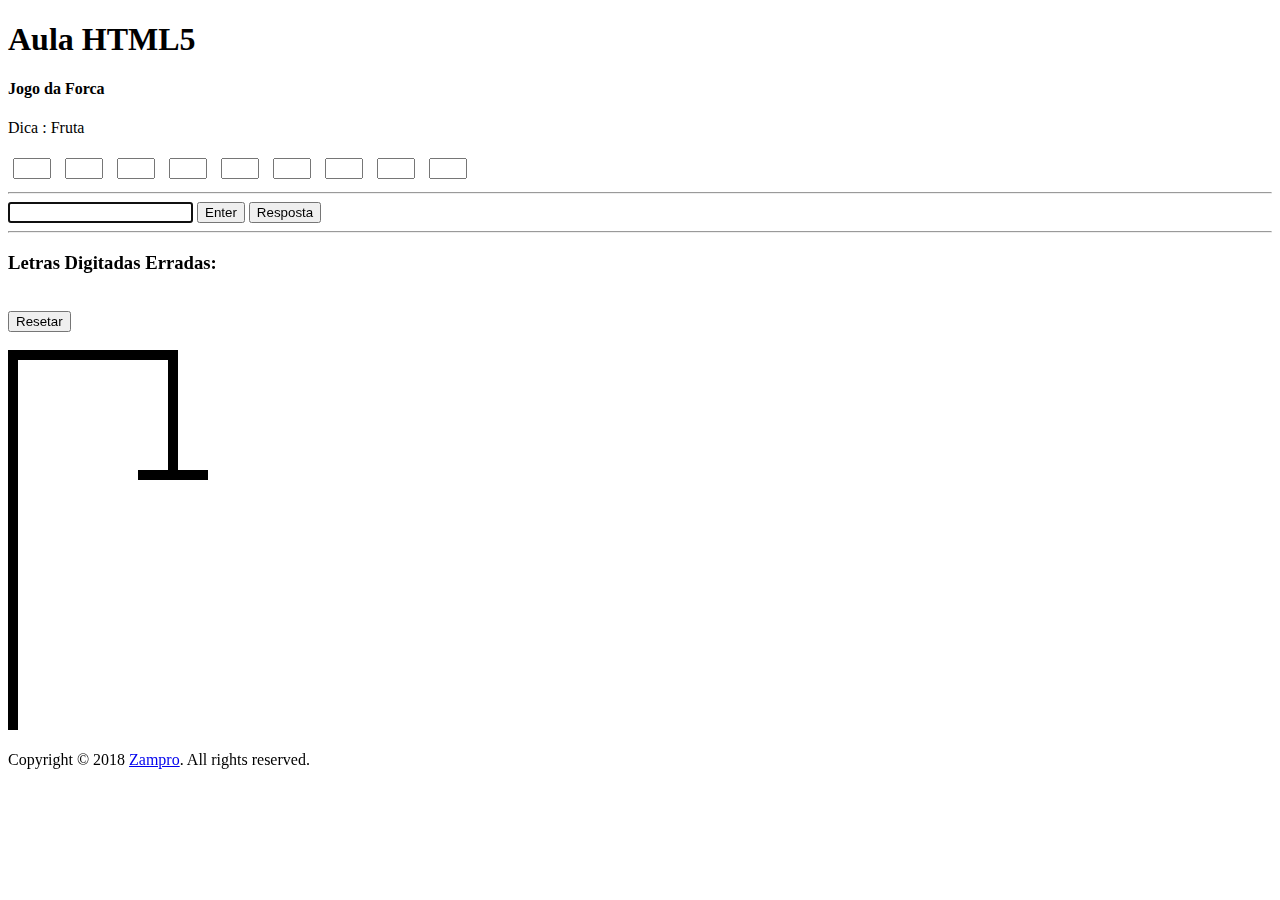
==== index.html @ acf5ed25 "Implementado botao enter para enviar" ====
<!DOCTYPE html>
<html>

<head>
  <title></title>
  <link rel="stylesheet" href="https://stackpath.bootstrapcdn.com/bootstrap/4.1.3/css/bootstrap.min.css" integrity="sha384-MCw98/SFnGE8fJT3GXwEOngsV7Zt27NXFoaoApmYm81iuXoPkFOJwJ8ERdknLPMO"
    crossorigin="anonymous">
  <link rel="stylesheet" href="./css/hangman.css" />
  <link rel="stylesheet" href="./css/tooltip.css" />

  <style>
    .letra {
      width: 30px;
      text-transform: uppercase;
      text-align: center;
      margin: 5px;
      display: inline;
    }
  </style>
</head>

<body>


  <div class="container-scroller">
    <div class="container-fluid page-body-wrapper">
      <nav class="sidebar sidebar-offcanvas" id="sidebar">
        <h1>Aula HTML5</h1>
      </nav>
      <div class="main-panel">
        <div class="content-wrapper">
          <div class="row">
            <div class="col-6 grid-margin">
              <div class="card">
                <div class="card-body">
                  <h4 class="card-title">Jogo da Forca</h4>
                  <p class="card-description">
                    Dica : Fruta
                  </p>
                  <form class="form-sample ">
                    <div id="divPalavra" class="d-flex justify-content-center">
                      <input type="text" class="letra" id="letra0" maxlength="1">
                      <input type="text" class="letra" id="letra1" maxlength="1">
                      <input type="text" class="letra" id="letra2" maxlength="1">
                      <input type="text" class="letra" id="letra3" maxlength="1">
                      <input type="text" class="letra" id="letra4" maxlength="1">
                      <input type="text" class="letra" id="letra5" maxlength="1">
                      <input type="text" class="letra" id="letra6" maxlength="1">
                      <input type="text" class="letra" id="letra7" maxlength="1">
                      <input type="text" class="letra" id="letra8" maxlength="1">
                      <input type="text" class="letra" id="letra9" maxlength="1">
                      <input type="text" class="letra" id="letra10" maxlength="1">
                      <input type="text" class="letra" id="letra11" maxlength="1">
                      <input type="text" class="letra" id="letra12" maxlength="1">
                      <input type="text" class="letra" id="letra13" maxlength="1">
                      <input type="text" class="letra" id="letra14" maxlength="1">
                      <input type="text" class="letra" id="letra15" maxlength="1">
                      <input type="text" class="letra" id="letra16" maxlength="1">
                      <input type="text" class="letra" id="letra17" maxlength="1">
                      <input type="text" class="letra" id="letra18" maxlength="1">
                      <input type="text" class="letra" id="letra19" maxlength="1">
                    </div>
                    <hr>
                    <div id="divPlayer">
                      <input type="text" id="checkPalavra" autofocus maxlength="1" style="text-transform:uppercase">
                      <button type="button" class="btn btn-info btn-sm" id="btnPlay" onclick="play(checkPalavra.value || null)">Enter
                        </button>
                      <button type="button" class="btn btn-danger btn-sm float-right" onclick="dica()">Resposta</button>
                      <hr>
                      <h3 id="letrasDigitadas">Letras Digitadas Erradas:</h3><br>
                    </div>

                  </form>
                </div>
                <div class="float-right pl-1">
                  <button type="button" class="btn btn-info btn-sm float" id="element" onclick="init()">Resetar </button>
                </div><br>
              </div>

            </div>

            <div class="col-md-6 col-sm-6 col-lg-6 color-none">
              <div id="cabeca" class="cabeca corBoneco">
              </div>
              <div id="suspende" class="suspende corBoneco">
                <div class="desce corBoneco">
                </div>

                <div id="prende" class="prende corBoneco">
                </div>

                <div id="corpo" class="corpo corBoneco">
                  <div id="braco-esquerdo" class="braco-esquerdo corBoneco">
                  </div>

                  <div id="braco-direito" class="braco-direito corBoneco">
                  </div>

                  <div id="perna-esquerda" class="perna-esquerda corBoneco">
                  </div>

                  <div id="perna-direita" class="perna-direita corBoneco">
                  </div>
                </div>

              </div>

              <div id="base" class="base corBoneco">

              </div>
            </div>
            <h1 id="msg">

            </h1>

          </div>

        </div>

        <footer class="footer">
          <div class="container-fluid clearfix">
            <span class="text-muted d-block text-center text-sm-left d-sm-inline-block">Copyright © 2018
              <a href="http://www.bootstrapdash.com/" target="_blank">Zampro</a>. All rights reserved.</span>

          </div>
        </footer>
      </div>
    </div>

  </div>

  <script src="./js/index.js"></script>

  <script src="./jquery.js"></script>
  <script> window.addEventListener("load", init())</script>

</body>




</html>
---- css/hangman.css ----
.corBoneco{
    background-color: black;
  }
  .prende{
    margin-left:130px;
    width: 70px;
    height: 10px
  }
 
  .desce{
    margin-left:160px;
    height: 120px;
    width: 10px;
  }
 
  .suspende{
    width: 160px;
    height: 10px;
  }
 
  .base{
    width: 10px;
    height: 370px;
  }
 
  .cabeca{
    width: 50px;
    height: 50px;
    margin-left: 140px;
    margin-top: 130px;
    border-radius: 50%;
    float:left;
    display:none;
  }
 
  .corpo{
    width: 10px;
    height: 140px;
    margin-left: 160px;
    margin-top: 48px;
    float:left;
    float:none;
    display:none;
  }
 
  .perna-direita{
    width: 10px;
    height: 70px;
    margin-left: 20px;
    margin-top: 45px;
    float:none;
    float:left;
    transform: rotate(-35deg);
    display:none;
  }
 
 
  .perna-esquerda{
    width: 10px;
    height: 70px;
    float:none;
    float:left;
    transform: rotate(35deg);
    margin-left: -20px;
    margin-top: 45px;
    display:none;
  }
 
  .braco-esquerdo{
    width: 10px;
    height: 70px;
    margin-top: 10px;
    margin-left: -20px;
    float:none;
    float:left;
    transform: rotate(35deg);
    display:none;
  }
 
  .braco-direito{
    width: 10px;
    height: 70px;
    margin-left: 20px;
    margin-top: 10px;
    float:none;
    float:left;
    transform: rotate(-35deg);
    display:none;
  }
 
 
 @keyframes ficarRoxo {
    from {
      background: black;
    }
    to {
      background: rgb(235, 12, 12);
    }
  }
 
  @keyframes debaterBracoDireito {
    from {
      margin-left: 20px;
      margin-top: 10px;
      transform: rotate(-35deg);
    }
    to {
      margin-left: 31px;
      margin-top: -1px;
      transform: rotate(-69deg);
    }
  }
 
  @keyframes debaterBracoEsquerdo {
    from {
      margin-top: 10px;
      margin-left: -20px;
      transform: rotate(35deg);
    }
    to {
      margin-top: 3px;
      margin-left: -27px;
      transform: rotate(59deg);
    }
  }
 
  @keyframes debaterPernaEsquerda {
    from {
      transform: rotate(35deg);
      margin-left: -20px;
      margin-top: 45px;
    }
    to {
      transform: rotate(48deg);
      margin-left: -25px;
      margin-top: 49px;
    }
  }
 
  @keyframes debaterPernaDireita {
    from {
      margin-left: 20px;
      margin-top: 45px;
      transform: rotate(-35deg);
    }
    to {
      margin-left: 29px;
      margin-top: 46px;
      transform: rotate(-55deg);   }
  }
---- css/tooltip.css ----
.tooltip {
    position: relative;
    display: inline-block;
    border-bottom: 1px dotted black;
}

.tooltip .tooltiptext {
    visibility: hidden;
    width: 120px;
    background-color: #555;
    color: #fff;
    text-align: center;
    border-radius: 6px;
    padding: 5px 0;
    position: absolute;
    z-index: 1;
    bottom: 125%;
    left: 50%;
    margin-left: -60px;
    opacity: 0;
    transition: opacity 0.3s;
}

.tooltip .tooltiptext::after {
    content: "";
    position: absolute;
    top: 100%;
    left: 50%;
    margin-left: -5px;
    border-width: 5px;
    border-style: solid;
    border-color: #555 transparent transparent transparent;
}

.tooltip:hover .tooltiptext {
    visibility: visible;
    opacity: 1;
}
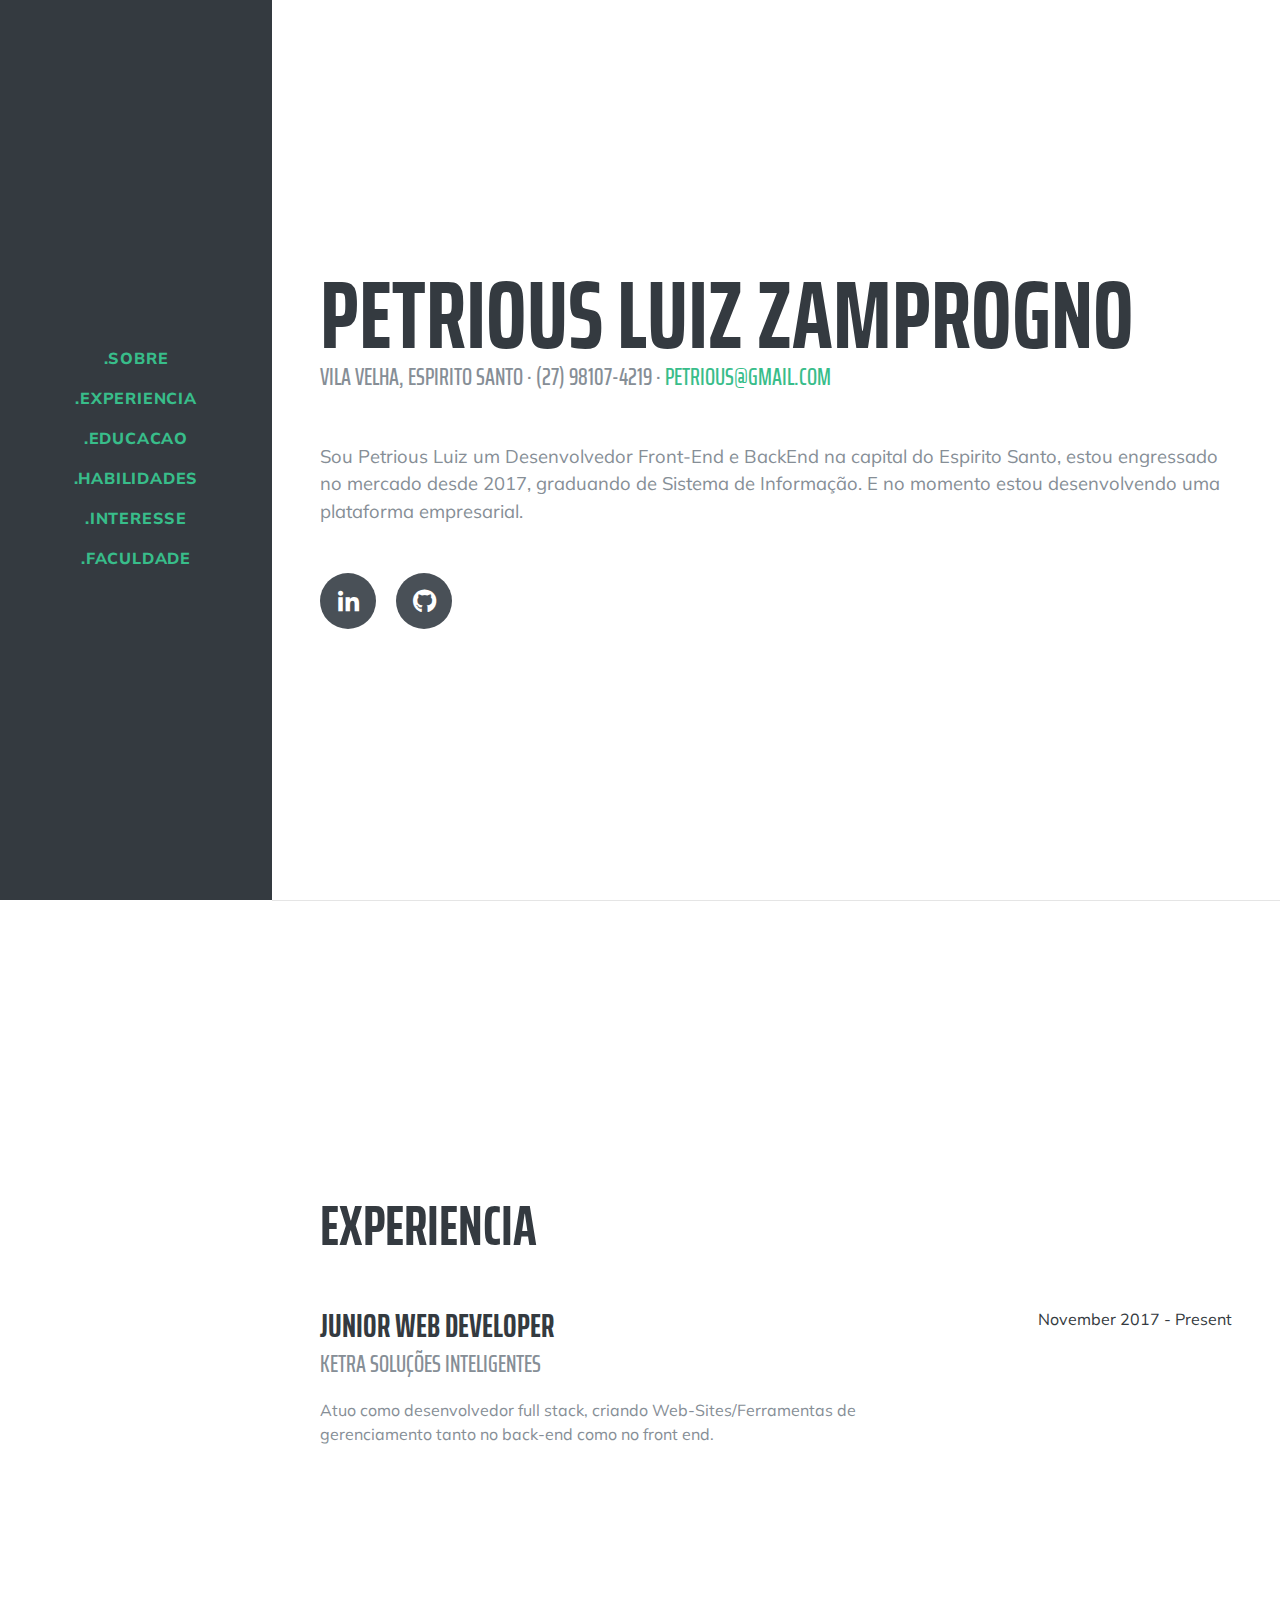
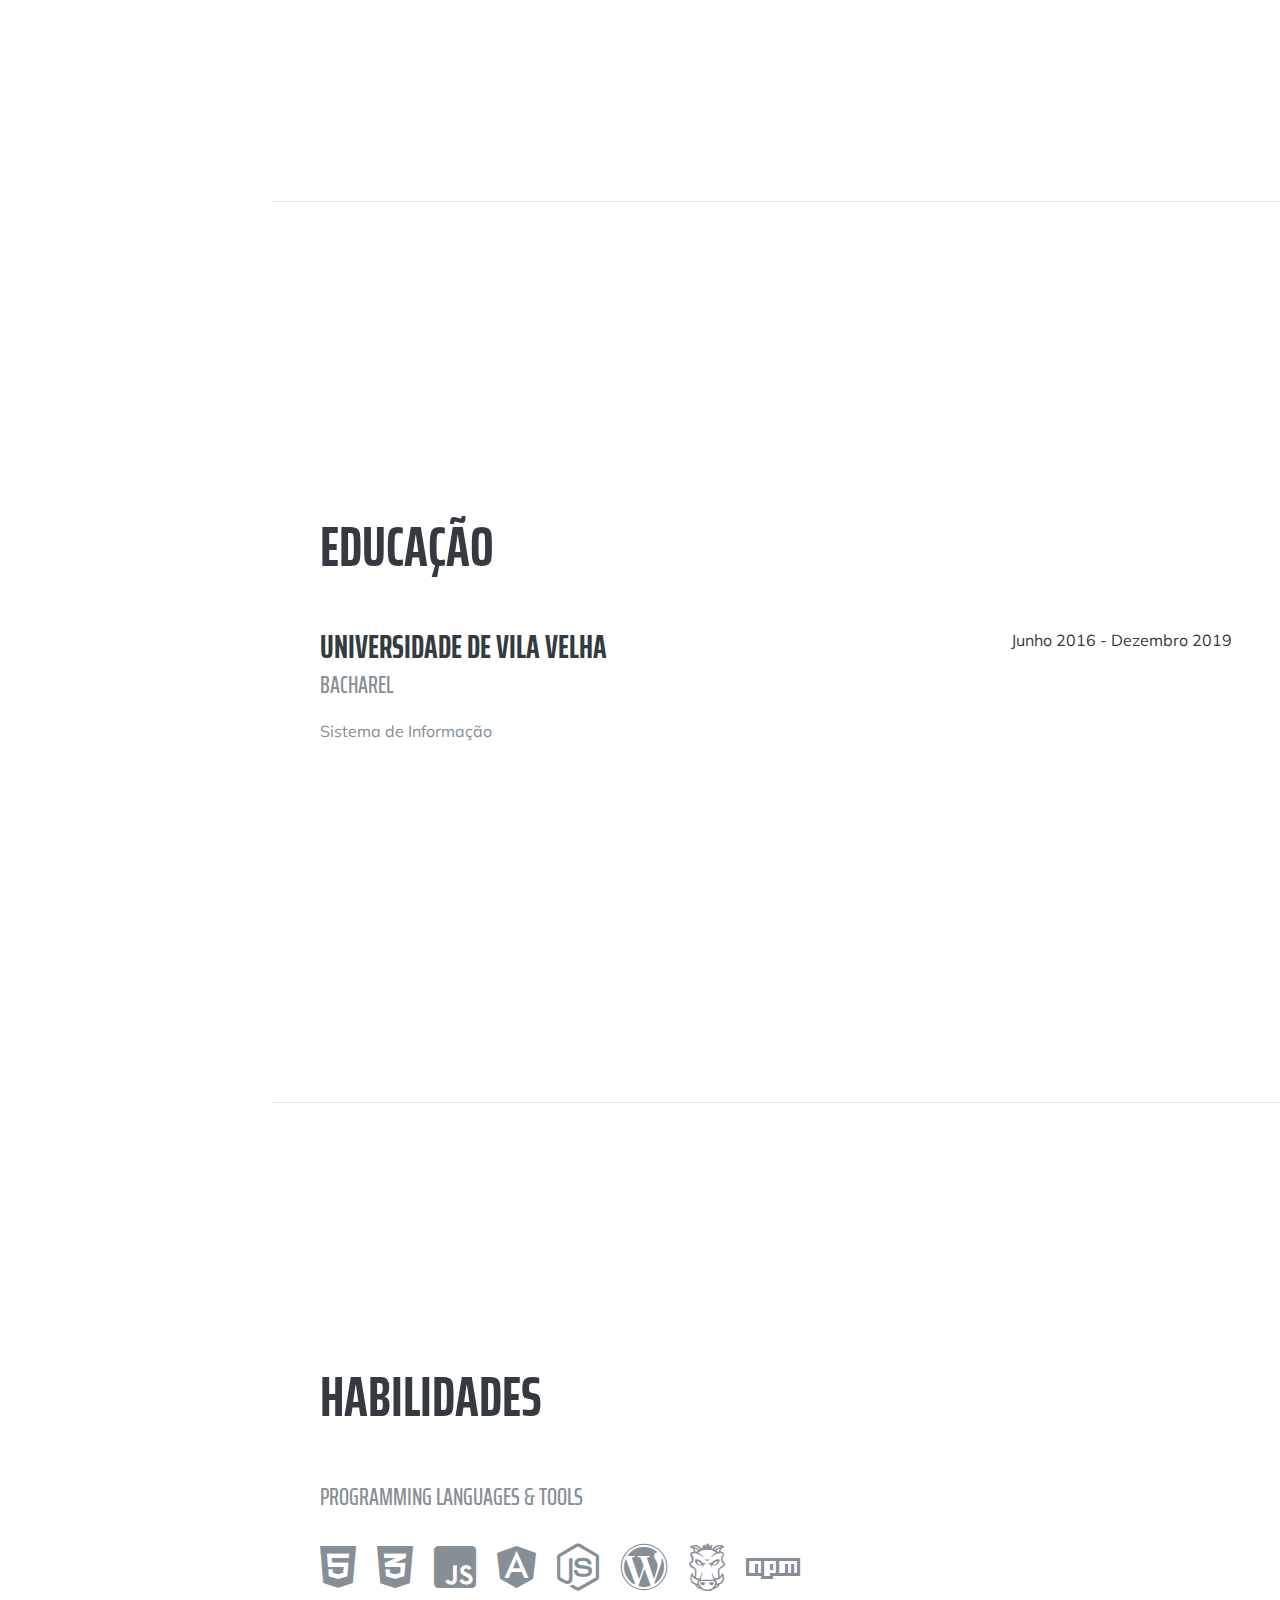
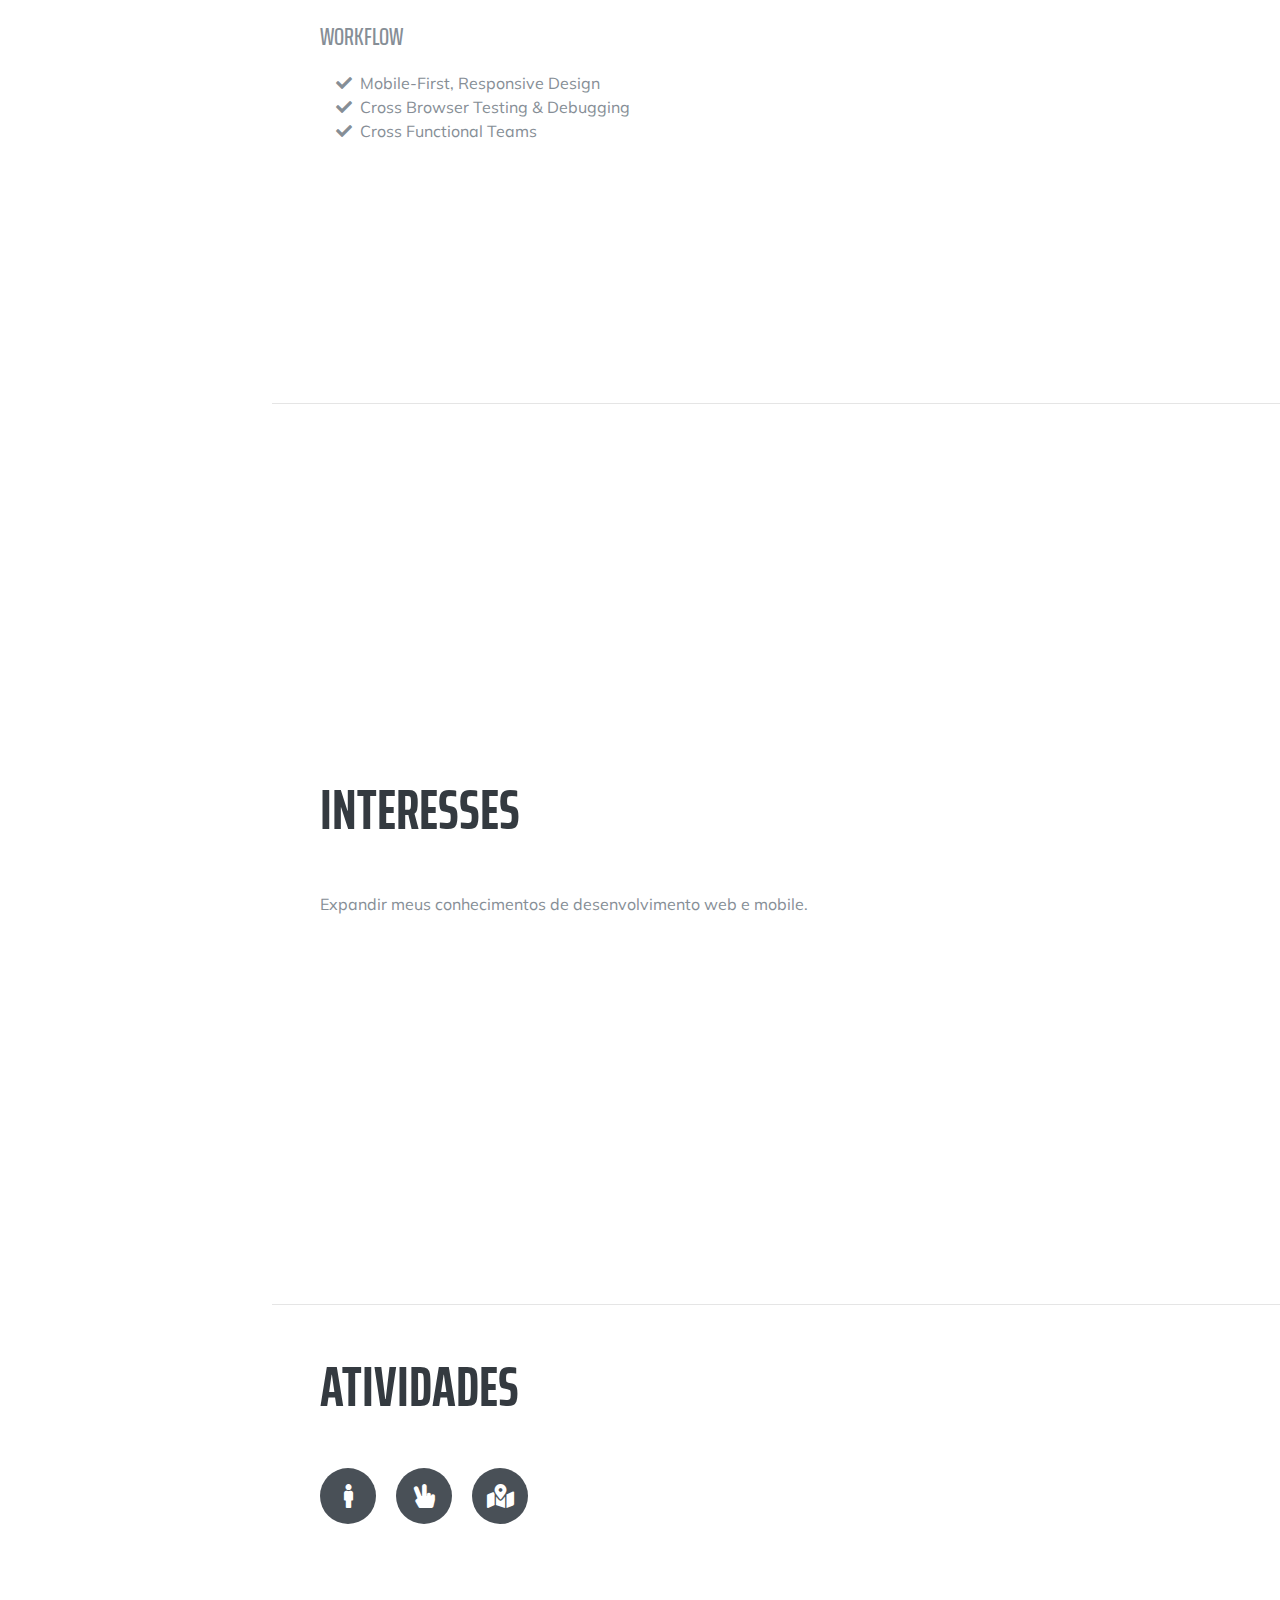
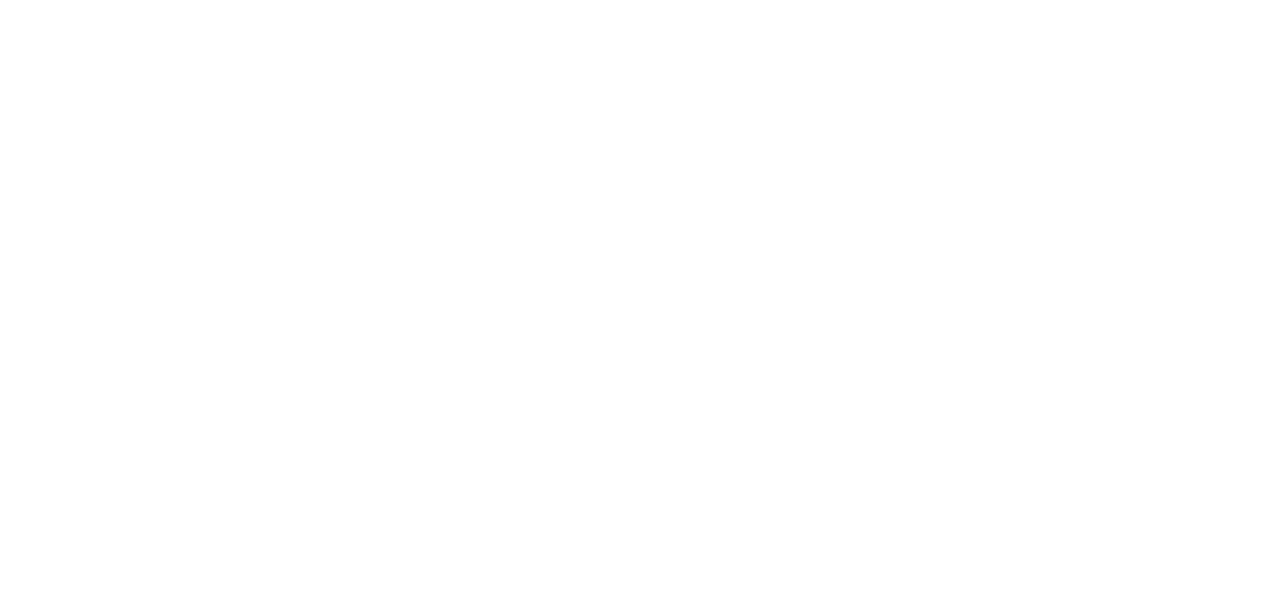
==== commit bef6ebf9: "Inclusao portfolio" ====
--- a/index.html
+++ b/index.html
@@ -1,142 +1,219 @@
-<!DOCTYPE html>
-<html>
-
-<head>
-  <title></title>
-  <link rel="stylesheet" href="https://stackpath.bootstrapcdn.com/bootstrap/4.1.3/css/bootstrap.min.css" integrity="sha384-MCw98/SFnGE8fJT3GXwEOngsV7Zt27NXFoaoApmYm81iuXoPkFOJwJ8ERdknLPMO"
-    crossorigin="anonymous">
-  <link rel="stylesheet" href="./css/hangman.css" />
-  <link rel="stylesheet" href="./css/tooltip.css" />
-
-  <style>
-    .letra {
-      width: 30px;
-      text-transform: uppercase;
-      text-align: center;
-      margin: 5px;
-      display: inline;
-    }
-  </style>
-</head>
-
-<body>
-
-
-  <div class="container-scroller">
-    <div class="container-fluid page-body-wrapper">
-      <nav class="sidebar sidebar-offcanvas" id="sidebar">
-        <h1>Aula HTML5</h1>
-      </nav>
-      <div class="main-panel">
-        <div class="content-wrapper">
-          <div class="row">
-            <div class="col-6 grid-margin">
-              <div class="card">
-                <div class="card-body">
-                  <h4 class="card-title">Jogo da Forca</h4>
-                  <p class="card-description">
-                    Dica : Fruta
-                  </p>
-                  <form class="form-sample ">
-                    <div id="divPalavra" class="d-flex justify-content-center">
-                      <input type="text" class="letra" id="letra0" maxlength="1">
-                      <input type="text" class="letra" id="letra1" maxlength="1">
-                      <input type="text" class="letra" id="letra2" maxlength="1">
-                      <input type="text" class="letra" id="letra3" maxlength="1">
-                      <input type="text" class="letra" id="letra4" maxlength="1">
-                      <input type="text" class="letra" id="letra5" maxlength="1">
-                      <input type="text" class="letra" id="letra6" maxlength="1">
-                      <input type="text" class="letra" id="letra7" maxlength="1">
-                      <input type="text" class="letra" id="letra8" maxlength="1">
-                      <input type="text" class="letra" id="letra9" maxlength="1">
-                      <input type="text" class="letra" id="letra10" maxlength="1">
-                      <input type="text" class="letra" id="letra11" maxlength="1">
-                      <input type="text" class="letra" id="letra12" maxlength="1">
-                      <input type="text" class="letra" id="letra13" maxlength="1">
-                      <input type="text" class="letra" id="letra14" maxlength="1">
-                      <input type="text" class="letra" id="letra15" maxlength="1">
-                      <input type="text" class="letra" id="letra16" maxlength="1">
-                      <input type="text" class="letra" id="letra17" maxlength="1">
-                      <input type="text" class="letra" id="letra18" maxlength="1">
-                      <input type="text" class="letra" id="letra19" maxlength="1">
-                    </div>
-                    <hr>
-                    <div id="divPlayer">
-                      <input type="text" id="checkPalavra" autofocus maxlength="1" style="text-transform:uppercase">
-                      <button type="button" class="btn btn-info btn-sm" id="btnPlay" onclick="play(checkPalavra.value || null)">Enter
-                        </button>
-                      <button type="button" class="btn btn-danger btn-sm float-right" onclick="dica()">Resposta</button>
-                      <hr>
-                      <h3 id="letrasDigitadas">Letras Digitadas Erradas:</h3><br>
-                    </div>
-
-                  </form>
-                </div>
-                <div class="float-right pl-1">
-                  <button type="button" class="btn btn-info btn-sm float" id="element" onclick="init()">Resetar </button>
-                </div><br>
-              </div>
-
-            </div>
-
-            <div class="col-md-6 col-sm-6 col-lg-6 color-none">
-              <div id="cabeca" class="cabeca corBoneco">
-              </div>
-              <div id="suspende" class="suspende corBoneco">
-                <div class="desce corBoneco">
-                </div>
-
-                <div id="prende" class="prende corBoneco">
-                </div>
-
-                <div id="corpo" class="corpo corBoneco">
-                  <div id="braco-esquerdo" class="braco-esquerdo corBoneco">
-                  </div>
-
-                  <div id="braco-direito" class="braco-direito corBoneco">
-                  </div>
-
-                  <div id="perna-esquerda" class="perna-esquerda corBoneco">
-                  </div>
-
-                  <div id="perna-direita" class="perna-direita corBoneco">
-                  </div>
-                </div>
-
-              </div>
-
-              <div id="base" class="base corBoneco">
-
-              </div>
-            </div>
-            <h1 id="msg">
-
-            </h1>
-
-          </div>
-
-        </div>
-
-        <footer class="footer">
-          <div class="container-fluid clearfix">
-            <span class="text-muted d-block text-center text-sm-left d-sm-inline-block">Copyright © 2018
-              <a href="http://www.bootstrapdash.com/" target="_blank">Zampro</a>. All rights reserved.</span>
-
-          </div>
-        </footer>
-      </div>
-    </div>
-
-  </div>
-
-  <script src="./js/index.js"></script>
-
-  <script src="./jquery.js"></script>
-  <script> window.addEventListener("load", init())</script>
-
-</body>
-
-
-
-
-</html>+<!DOCTYPE html>
+<html lang="en">
+
+  <head>
+
+    <meta charset="utf-8">
+    <meta name="viewport" content="width=device-width, initial-scale=1, shrink-to-fit=no">
+    <meta name="description" content="">
+    <meta name="author" content="">
+
+    <title>Resume - Start Bootstrap Theme</title>
+
+    <!-- Bootstrap core CSS -->
+    <link href="vendor/bootstrap/css/bootstrap.min.css" rel="stylesheet">
+
+    <!-- Custom fonts for this template -->
+    <link href="https://fonts.googleapis.com/css?family=Saira+Extra+Condensed:500,700" rel="stylesheet">
+    <link href="https://fonts.googleapis.com/css?family=Muli:400,400i,800,800i" rel="stylesheet">
+    <link href="vendor/fontawesome-free/css/all.min.css" rel="stylesheet">
+
+    <!-- Custom styles for this template -->
+    <link href="css/resume.min.css" rel="stylesheet">
+
+  </head>
+
+  <body id="page-top">
+
+    <nav class="navbar navbar-expand-lg  bg-primary fixed-top" id="sideNav">
+      <a class="navbar-brand js-scroll-trigger" href="#page-top">
+        <span class="d-block d-lg-none">Petrious Zamprogno/span>
+        <span class="d-none d-lg-block">
+          <img class="img-fluid img-profile rounded-circle mx-auto mb-2" src="img/profile.jpg" alt="">
+        </span>
+      </a>
+      <button class="navbar-toggler" type="button" data-toggle="collapse" data-target="#navbarSupportedContent" aria-controls="navbarSupportedContent" aria-expanded="false" aria-label="Toggle navigation">
+        <span class="navbar-toggler-icon"></span>
+      </button>
+      <div class="collapse navbar-collapse" id="navbarSupportedContent">
+        <ul class="navbar-nav">
+          <li class="nav-item">
+            <a class="nav-link js-scroll-trigger" href="#about">.sobre</a>
+          </li>
+          <li class="nav-item">
+            <a class="nav-link js-scroll-trigger" href="#experience">.experiencia</a>
+          </li>
+          <li class="nav-item">
+            <a class="nav-link js-scroll-trigger" href="#education">.educacao</a>
+          </li>
+          <li class="nav-item">
+            <a class="nav-link js-scroll-trigger" href="#skills">.habilidades</a>
+          </li>
+          <li class="nav-item">
+            <a class="nav-link js-scroll-trigger" href="#interests">.interesse</a>
+          </li>
+          <li class="nav-item">
+            <a class="nav-link js-scroll-trigger" href="#awards">.faculdade</a>
+          </li>
+        </ul>
+      </div>
+    </nav>
+
+    <div class="container-fluid p-0">
+
+      <section class="resume-section p-3 p-lg-5 d-flex d-column" id="about">
+        <div class="my-auto">
+          <h1 class="mb-0">Petrious Luiz
+            <span class="text-primary">Zamprogno</span>
+          </h1>
+          <div class="subheading mb-5">Vila velha, Espirito Santo · (27) 98107-4219 ·
+            <a href="mailto:petrious@gmail.com">petrious@gmail.com</a>
+          </div>
+          <p class="lead mb-5">Sou Petrious Luiz um Desenvolvedor Front-End e BackEnd na capital do Espirito Santo, estou engressado no mercado desde 2017, graduando de Sistema de Informação. E no momento estou desenvolvendo uma plataforma empresarial. </p>
+          <div class="social-icons">
+            <a href="https://www.linkedin.com/in/petrious-luiz-zamprogno-b441269b/">
+              <i class="fab fa-linkedin-in"></i>
+            </a>
+            <a href="https://github.com/petrious">
+              <i class="fab fa-github"></i>
+            </a>
+            
+          </div>
+        </div>
+      </section>
+
+      <hr class="m-0">
+
+      <section class="resume-section p-3 p-lg-5 d-flex flex-column" id="experience">
+        <div class="my-auto">
+          <h2 class="mb-5">Experiencia</h2>
+
+          <div class="resume-item d-flex flex-column flex-md-row mb-5">
+            <div class="resume-content mr-auto">
+              <h3 class="mb-0">Junior Web Developer</h3>
+              <div class="subheading mb-3">Ketra Soluções Inteligentes</div>
+              <p>Atuo como desenvolvedor full stack, criando Web-Sites/Ferramentas de gerenciamento tanto no back-end como no front end.</p>
+            </div>
+            <div class="resume-date text-md-right">
+              <span class="text-primary">November 2017 - Present</span>
+            </div>
+          </div>
+
+        </div>
+
+      </section>
+
+      <hr class="m-0">
+
+      <section class="resume-section p-3 p-lg-5 d-flex flex-column" id="education">
+        <div class="my-auto">
+          <h2 class="mb-5">Educação</h2>
+
+          <div class="resume-item d-flex flex-column flex-md-row mb-5">
+            <div class="resume-content mr-auto">
+              <h3 class="mb-0">Universidade de Vila velha</h3>
+              <div class="subheading mb-3">Bacharel</div>
+              <div>Sistema de Informação</div>
+            </div>
+            <div class="resume-date text-md-right">
+              <span class="text-primary">Junho 2016 - Dezembro 2019</span>
+            </div>
+          </div>
+
+
+        </div>
+      </section>
+
+      <hr class="m-0">
+
+      <section class="resume-section p-3 p-lg-5 d-flex flex-column" id="skills">
+        <div class="my-auto">
+          <h2 class="mb-5">Habilidades</h2>
+
+          <div class="subheading mb-3">Programming Languages &amp; Tools</div>
+          <ul class="list-inline dev-icons">
+            <li class="list-inline-item">
+              <i class="fab fa-html5"></i>
+            </li>
+            <li class="list-inline-item">
+              <i class="fab fa-css3-alt"></i>
+            </li>
+            <li class="list-inline-item">
+              <i class="fab fa-js-square"></i>
+            </li>
+            <li class="list-inline-item">
+              <i class="fab fa-angular"></i>
+            </li>
+           
+            <li class="list-inline-item">
+              <i class="fab fa-node-js"></i>
+            </li>
+            
+            <li class="list-inline-item">
+              <i class="fab fa-wordpress"></i>
+            </li>
+            <li class="list-inline-item">
+              <i class="fab fa-grunt"></i>
+            </li>
+            <li class="list-inline-item">
+              <i class="fab fa-npm"></i>
+            </li>
+          </ul>
+
+          <div class="subheading mb-3">Workflow</div>
+          <ul class="fa-ul mb-0">
+            <li>
+              <i class="fa-li fa fa-check"></i>
+              Mobile-First, Responsive Design</li>
+            <li>
+              <i class="fa-li fa fa-check"></i>
+              Cross Browser Testing &amp; Debugging</li>
+            <li>
+              <i class="fa-li fa fa-check"></i>
+              Cross Functional Teams</li>
+          </ul>
+        </div>
+      </section>
+
+      <hr class="m-0">
+
+      <section class="resume-section p-3 p-lg-5 d-flex flex-column" id="interests">
+        <div class="my-auto">
+          <h2 class="mb-5">Interesses</h2>
+          <p>Expandir meus conhecimentos de desenvolvimento web e mobile.</p>
+        </div>
+      </section>
+
+      <hr class="m-0">
+
+      <section class="resume-section p-3 p-lg-5 d-flex flex-column" id="awards">
+        <div class="social-icons">
+            <h2 class="mb-5">Atividades</h2>
+
+          <a href="./atividades/jogoforca.html" data-toggle="tooltip" data-placement="top" title="Jogo da Forca">
+            <i class="fas fa-male"></i>
+          </a>
+          <a href="#" data-toggle="tooltip" data-placement="top" title="Jokenpo">
+            <i class="fas fa-hand-peace"></i>
+          </a>
+          <a href="#" data-toggle="tooltip" data-placement="top" title="Mapping">
+            <i class="fas fa-map-marked-alt"></i>
+          </a>
+        </div>
+      </section>
+
+    </div>
+
+    <!-- Bootstrap core JavaScript -->
+    <script src="vendor/jquery/jquery.min.js"></script>
+    <script src="vendor/bootstrap/js/bootstrap.bundle.min.js"></script>
+
+    <!-- Plugin JavaScript -->
+    <script src="vendor/jquery-easing/jquery.easing.min.js"></script>
+
+    <!-- Custom scripts for this template -->
+    <script src="js/resume.min.js"></script>
+
+  </body>
+
+</html>
--- a/vendor/fontawesome-free/css/all.min.css
+++ b/vendor/fontawesome-free/css/all.min.css
@@ -0,0 +1,5 @@
+/*!
+ * Font Awesome Free 5.3.1 by @fontawesome - https://fontawesome.com
+ * License - https://fontawesome.com/license/free (Icons: CC BY 4.0, Fonts: SIL OFL 1.1, Code: MIT License)
+ */
+.fa,.fab,.fal,.far,.fas{-moz-osx-font-smoothing:grayscale;-webkit-font-smoothing:antialiased;display:inline-block;font-style:normal;font-variant:normal;text-rendering:auto;line-height:1}.fa-lg{font-size:1.33333em;line-height:.75em;vertical-align:-.0667em}.fa-xs{font-size:.75em}.fa-sm{font-size:.875em}.fa-1x{font-size:1em}.fa-2x{font-size:2em}.fa-3x{font-size:3em}.fa-4x{font-size:4em}.fa-5x{font-size:5em}.fa-6x{font-size:6em}.fa-7x{font-size:7em}.fa-8x{font-size:8em}.fa-9x{font-size:9em}.fa-10x{font-size:10em}.fa-fw{text-align:center;width:1.25em}.fa-ul{list-style-type:none;margin-left:2.5em;padding-left:0}.fa-ul>li{position:relative}.fa-li{left:-2em;position:absolute;text-align:center;width:2em;line-height:inherit}.fa-border{border:.08em solid #eee;border-radius:.1em;padding:.2em .25em .15em}.fa-pull-left{float:left}.fa-pull-right{float:right}.fa.fa-pull-left,.fab.fa-pull-left,.fal.fa-pull-left,.far.fa-pull-left,.fas.fa-pull-left{margin-right:.3em}.fa.fa-pull-right,.fab.fa-pull-right,.fal.fa-pull-right,.far.fa-pull-right,.fas.fa-pull-right{margin-left:.3em}.fa-spin{animation:fa-spin 2s infinite linear}.fa-pulse{animation:fa-spin 1s infinite steps(8)}@keyframes fa-spin{0%{transform:rotate(0deg)}to{transform:rotate(1turn)}}.fa-rotate-90{-ms-filter:"progid:DXImageTransform.Microsoft.BasicImage(rotation=1)";transform:rotate(90deg)}.fa-rotate-180{-ms-filter:"progid:DXImageTransform.Microsoft.BasicImage(rotation=2)";transform:rotate(180deg)}.fa-rotate-270{-ms-filter:"progid:DXImageTransform.Microsoft.BasicImage(rotation=3)";transform:rotate(270deg)}.fa-flip-horizontal{-ms-filter:"progid:DXImageTransform.Microsoft.BasicImage(rotation=0, mirror=1)";transform:scaleX(-1)}.fa-flip-vertical{transform:scaleY(-1)}.fa-flip-horizontal.fa-flip-vertical,.fa-flip-vertical{-ms-filter:"progid:DXImageTransform.Microsoft.BasicImage(rotation=2, mirror=1)"}.fa-flip-horizontal.fa-flip-vertical{transform:scale(-1)}:root .fa-flip-horizontal,:root .fa-flip-vertical,:root .fa-rotate-90,:root .fa-rotate-180,:root .fa-rotate-270{-webkit-filter:none;filter:none}.fa-stack{display:inline-block;height:2em;line-height:2em;position:relative;vertical-align:middle;width:2em}.fa-stack-1x,.fa-stack-2x{left:0;position:absolute;text-align:center;width:100%}.fa-stack-1x{line-height:inherit}.fa-stack-2x{font-size:2em}.fa-inverse{color:#fff}.fa-500px:before{content:"\f26e"}.fa-accessible-icon:before{content:"\f368"}.fa-accusoft:before{content:"\f369"}.fa-ad:before{content:"\f641"}.fa-address-book:before{content:"\f2b9"}.fa-address-card:before{content:"\f2bb"}.fa-adjust:before{content:"\f042"}.fa-adn:before{content:"\f170"}.fa-adversal:before{content:"\f36a"}.fa-affiliatetheme:before{content:"\f36b"}.fa-air-freshener:before{content:"\f5d0"}.fa-algolia:before{content:"\f36c"}.fa-align-center:before{content:"\f037"}.fa-align-justify:before{content:"\f039"}.fa-align-left:before{content:"\f036"}.fa-align-right:before{content:"\f038"}.fa-alipay:before{content:"\f642"}.fa-allergies:before{content:"\f461"}.fa-amazon:before{content:"\f270"}.fa-amazon-pay:before{content:"\f42c"}.fa-ambulance:before{content:"\f0f9"}.fa-american-sign-language-interpreting:before{content:"\f2a3"}.fa-amilia:before{content:"\f36d"}.fa-anchor:before{content:"\f13d"}.fa-android:before{content:"\f17b"}.fa-angellist:before{content:"\f209"}.fa-angle-double-down:before{content:"\f103"}.fa-angle-double-left:before{content:"\f100"}.fa-angle-double-right:before{content:"\f101"}.fa-angle-double-up:before{content:"\f102"}.fa-angle-down:before{content:"\f107"}.fa-angle-left:before{content:"\f104"}.fa-angle-right:before{content:"\f105"}.fa-angle-up:before{content:"\f106"}.fa-angry:before{content:"\f556"}.fa-angrycreative:before{content:"\f36e"}.fa-angular:before{content:"\f420"}.fa-ankh:before{content:"\f644"}.fa-app-store:before{content:"\f36f"}.fa-app-store-ios:before{content:"\f370"}.fa-apper:before{content:"\f371"}.fa-apple:before{content:"\f179"}.fa-apple-alt:before{content:"\f5d1"}.fa-apple-pay:before{content:"\f415"}.fa-archive:before{content:"\f187"}.fa-archway:before{content:"\f557"}.fa-arrow-alt-circle-down:before{content:"\f358"}.fa-arrow-alt-circle-left:before{content:"\f359"}.fa-arrow-alt-circle-right:before{content:"\f35a"}.fa-arrow-alt-circle-up:before{content:"\f35b"}.fa-arrow-circle-down:before{content:"\f0ab"}.fa-arrow-circle-left:before{content:"\f0a8"}.fa-arrow-circle-right:before{content:"\f0a9"}.fa-arrow-circle-up:before{content:"\f0aa"}.fa-arrow-down:before{content:"\f063"}.fa-arrow-left:before{content:"\f060"}.fa-arrow-right:before{content:"\f061"}.fa-arrow-up:before{content:"\f062"}.fa-arrows-alt:before{content:"\f0b2"}.fa-arrows-alt-h:before{content:"\f337"}.fa-arrows-alt-v:before{content:"\f338"}.fa-assistive-listening-systems:before{content:"\f2a2"}.fa-asterisk:before{content:"\f069"}.fa-asymmetrik:before{content:"\f372"}.fa-at:before{content:"\f1fa"}.fa-atlas:before{content:"\f558"}.fa-atom:before{content:"\f5d2"}.fa-audible:before{content:"\f373"}.fa-audio-description:before{content:"\f29e"}.fa-autoprefixer:before{content:"\f41c"}.fa-avianex:before{content:"\f374"}.fa-aviato:before{content:"\f421"}.fa-award:before{content:"\f559"}.fa-aws:before{content:"\f375"}.fa-backspace:before{content:"\f55a"}.fa-backward:before{content:"\f04a"}.fa-balance-scale:before{content:"\f24e"}.fa-ban:before{content:"\f05e"}.fa-band-aid:before{content:"\f462"}.fa-bandcamp:before{content:"\f2d5"}.fa-barcode:before{content:"\f02a"}.fa-bars:before{content:"\f0c9"}.fa-baseball-ball:before{content:"\f433"}.fa-basketball-ball:before{content:"\f434"}.fa-bath:before{content:"\f2cd"}.fa-battery-empty:before{content:"\f244"}.fa-battery-full:before{content:"\f240"}.fa-battery-half:before{content:"\f242"}.fa-battery-quarter:before{content:"\f243"}.fa-battery-three-quarters:before{content:"\f241"}.fa-bed:before{content:"\f236"}.fa-beer:before{content:"\f0fc"}.fa-behance:before{content:"\f1b4"}.fa-behance-square:before{content:"\f1b5"}.fa-bell:before{content:"\f0f3"}.fa-bell-slash:before{content:"\f1f6"}.fa-bezier-curve:before{content:"\f55b"}.fa-bible:before{content:"\f647"}.fa-bicycle:before{content:"\f206"}.fa-bimobject:before{content:"\f378"}.fa-binoculars:before{content:"\f1e5"}.fa-birthday-cake:before{content:"\f1fd"}.fa-bitbucket:before{content:"\f171"}.fa-bitcoin:before{content:"\f379"}.fa-bity:before{content:"\f37a"}.fa-black-tie:before{content:"\f27e"}.fa-blackberry:before{content:"\f37b"}.fa-blender:before{content:"\f517"}.fa-blind:before{content:"\f29d"}.fa-blogger:before{content:"\f37c"}.fa-blogger-b:before{content:"\f37d"}.fa-bluetooth:before{content:"\f293"}.fa-bluetooth-b:before{content:"\f294"}.fa-bold:before{content:"\f032"}.fa-bolt:before{content:"\f0e7"}.fa-bomb:before{content:"\f1e2"}.fa-bone:before{content:"\f5d7"}.fa-bong:before{content:"\f55c"}.fa-book:before{content:"\f02d"}.fa-book-open:before{content:"\f518"}.fa-book-reader:before{content:"\f5da"}.fa-bookmark:before{content:"\f02e"}.fa-bowling-ball:before{content:"\f436"}.fa-box:before{content:"\f466"}.fa-box-open:before{content:"\f49e"}.fa-boxes:before{content:"\f468"}.fa-braille:before{content:"\f2a1"}.fa-brain:before{content:"\f5dc"}.fa-briefcase:before{content:"\f0b1"}.fa-briefcase-medical:before{content:"\f469"}.fa-broadcast-tower:before{content:"\f519"}.fa-broom:before{content:"\f51a"}.fa-brush:before{content:"\f55d"}.fa-btc:before{content:"\f15a"}.fa-bug:before{content:"\f188"}.fa-building:before{content:"\f1ad"}.fa-bullhorn:before{content:"\f0a1"}.fa-bullseye:before{content:"\f140"}.fa-burn:before{content:"\f46a"}.fa-buromobelexperte:before{content:"\f37f"}.fa-bus:before{content:"\f207"}.fa-bus-alt:before{content:"\f55e"}.fa-business-time:before{content:"\f64a"}.fa-buysellads:before{content:"\f20d"}.fa-calculator:before{content:"\f1ec"}.fa-calendar:before{content:"\f133"}.fa-calendar-alt:before{content:"\f073"}.fa-calendar-check:before{content:"\f274"}.fa-calendar-minus:before{content:"\f272"}.fa-calendar-plus:before{content:"\f271"}.fa-calendar-times:before{content:"\f273"}.fa-camera:before{content:"\f030"}.fa-camera-retro:before{content:"\f083"}.fa-cannabis:before{content:"\f55f"}.fa-capsules:before{content:"\f46b"}.fa-car:before{content:"\f1b9"}.fa-car-alt:before{content:"\f5de"}.fa-car-battery:before{content:"\f5df"}.fa-car-crash:before{content:"\f5e1"}.fa-car-side:before{content:"\f5e4"}.fa-caret-down:before{content:"\f0d7"}.fa-caret-left:before{content:"\f0d9"}.fa-caret-right:before{content:"\f0da"}.fa-caret-square-down:before{content:"\f150"}.fa-caret-square-left:before{content:"\f191"}.fa-caret-square-right:before{content:"\f152"}.fa-caret-square-up:before{content:"\f151"}.fa-caret-up:before{content:"\f0d8"}.fa-cart-arrow-down:before{content:"\f218"}.fa-cart-plus:before{content:"\f217"}.fa-cc-amazon-pay:before{content:"\f42d"}.fa-cc-amex:before{content:"\f1f3"}.fa-cc-apple-pay:before{content:"\f416"}.fa-cc-diners-club:before{content:"\f24c"}.fa-cc-discover:before{content:"\f1f2"}.fa-cc-jcb:before{content:"\f24b"}.fa-cc-mastercard:before{content:"\f1f1"}.fa-cc-paypal:before{content:"\f1f4"}.fa-cc-stripe:before{content:"\f1f5"}.fa-cc-visa:before{content:"\f1f0"}.fa-centercode:before{content:"\f380"}.fa-certificate:before{content:"\f0a3"}.fa-chalkboard:before{content:"\f51b"}.fa-chalkboard-teacher:before{content:"\f51c"}.fa-charging-station:before{content:"\f5e7"}.fa-chart-area:before{content:"\f1fe"}.fa-chart-bar:before{content:"\f080"}.fa-chart-line:before{content:"\f201"}.fa-chart-pie:before{content:"\f200"}.fa-check:before{content:"\f00c"}.fa-check-circle:before{content:"\f058"}.fa-check-double:before{content:"\f560"}.fa-check-square:before{content:"\f14a"}.fa-chess:before{content:"\f439"}.fa-chess-bishop:before{content:"\f43a"}.fa-chess-board:before{content:"\f43c"}.fa-chess-king:before{content:"\f43f"}.fa-chess-knight:before{content:"\f441"}.fa-chess-pawn:before{content:"\f443"}.fa-chess-queen:before{content:"\f445"}.fa-chess-rook:before{content:"\f447"}.fa-chevron-circle-down:before{content:"\f13a"}.fa-chevron-circle-left:before{content:"\f137"}.fa-chevron-circle-right:before{content:"\f138"}.fa-chevron-circle-up:before{content:"\f139"}.fa-chevron-down:before{content:"\f078"}.fa-chevron-left:before{content:"\f053"}.fa-chevron-right:before{content:"\f054"}.fa-chevron-up:before{content:"\f077"}.fa-child:before{content:"\f1ae"}.fa-chrome:before{content:"\f268"}.fa-church:before{content:"\f51d"}.fa-circle:before{content:"\f111"}.fa-circle-notch:before{content:"\f1ce"}.fa-city:before{content:"\f64f"}.fa-clipboard:before{content:"\f328"}.fa-clipboard-check:before{content:"\f46c"}.fa-clipboard-list:before{content:"\f46d"}.fa-clock:before{content:"\f017"}.fa-clone:before{content:"\f24d"}.fa-closed-captioning:before{content:"\f20a"}.fa-cloud:before{content:"\f0c2"}.fa-cloud-download-alt:before{content:"\f381"}.fa-cloud-upload-alt:before{content:"\f382"}.fa-cloudscale:before{content:"\f383"}.fa-cloudsmith:before{content:"\f384"}.fa-cloudversify:before{content:"\f385"}.fa-cocktail:before{content:"\f561"}.fa-code:before{content:"\f121"}.fa-code-branch:before{content:"\f126"}.fa-codepen:before{content:"\f1cb"}.fa-codiepie:before{content:"\f284"}.fa-coffee:before{content:"\f0f4"}.fa-cog:before{content:"\f013"}.fa-cogs:before{content:"\f085"}.fa-coins:before{content:"\f51e"}.fa-columns:before{content:"\f0db"}.fa-comment:before{content:"\f075"}.fa-comment-alt:before{content:"\f27a"}.fa-comment-dollar:before{content:"\f651"}.fa-comment-dots:before{content:"\f4ad"}.fa-comment-slash:before{content:"\f4b3"}.fa-comments:before{content:"\f086"}.fa-comments-dollar:before{content:"\f653"}.fa-compact-disc:before{content:"\f51f"}.fa-compass:before{content:"\f14e"}.fa-compress:before{content:"\f066"}.fa-concierge-bell:before{content:"\f562"}.fa-connectdevelop:before{content:"\f20e"}.fa-contao:before{content:"\f26d"}.fa-cookie:before{content:"\f563"}.fa-cookie-bite:before{content:"\f564"}.fa-copy:before{content:"\f0c5"}.fa-copyright:before{content:"\f1f9"}.fa-couch:before{content:"\f4b8"}.fa-cpanel:before{content:"\f388"}.fa-creative-commons:before{content:"\f25e"}.fa-creative-commons-by:before{content:"\f4e7"}.fa-creative-commons-nc:before{content:"\f4e8"}.fa-creative-commons-nc-eu:before{content:"\f4e9"}.fa-creative-commons-nc-jp:before{content:"\f4ea"}.fa-creative-commons-nd:before{content:"\f4eb"}.fa-creative-commons-pd:before{content:"\f4ec"}.fa-creative-commons-pd-alt:before{content:"\f4ed"}.fa-creative-commons-remix:before{content:"\f4ee"}.fa-creative-commons-sa:before{content:"\f4ef"}.fa-creative-commons-sampling:before{content:"\f4f0"}.fa-creative-commons-sampling-plus:before{content:"\f4f1"}.fa-creative-commons-share:before{content:"\f4f2"}.fa-credit-card:before{content:"\f09d"}.fa-crop:before{content:"\f125"}.fa-crop-alt:before{content:"\f565"}.fa-cross:before{content:"\f654"}.fa-crosshairs:before{content:"\f05b"}.fa-crow:before{content:"\f520"}.fa-crown:before{content:"\f521"}.fa-css3:before{content:"\f13c"}.fa-css3-alt:before{content:"\f38b"}.fa-cube:before{content:"\f1b2"}.fa-cubes:before{content:"\f1b3"}.fa-cut:before{content:"\f0c4"}.fa-cuttlefish:before{content:"\f38c"}.fa-d-and-d:before{content:"\f38d"}.fa-dashcube:before{content:"\f210"}.fa-database:before{content:"\f1c0"}.fa-deaf:before{content:"\f2a4"}.fa-delicious:before{content:"\f1a5"}.fa-deploydog:before{content:"\f38e"}.fa-deskpro:before{content:"\f38f"}.fa-desktop:before{content:"\f108"}.fa-deviantart:before{content:"\f1bd"}.fa-dharmachakra:before{content:"\f655"}.fa-diagnoses:before{content:"\f470"}.fa-dice:before{content:"\f522"}.fa-dice-five:before{content:"\f523"}.fa-dice-four:before{content:"\f524"}.fa-dice-one:before{content:"\f525"}.fa-dice-six:before{content:"\f526"}.fa-dice-three:before{content:"\f527"}.fa-dice-two:before{content:"\f528"}.fa-digg:before{content:"\f1a6"}.fa-digital-ocean:before{content:"\f391"}.fa-digital-tachograph:before{content:"\f566"}.fa-directions:before{content:"\f5eb"}.fa-discord:before{content:"\f392"}.fa-discourse:before{content:"\f393"}.fa-divide:before{content:"\f529"}.fa-dizzy:before{content:"\f567"}.fa-dna:before{content:"\f471"}.fa-dochub:before{content:"\f394"}.fa-docker:before{content:"\f395"}.fa-dollar-sign:before{content:"\f155"}.fa-dolly:before{content:"\f472"}.fa-dolly-flatbed:before{content:"\f474"}.fa-donate:before{content:"\f4b9"}.fa-door-closed:before{content:"\f52a"}.fa-door-open:before{content:"\f52b"}.fa-dot-circle:before{content:"\f192"}.fa-dove:before{content:"\f4ba"}.fa-download:before{content:"\f019"}.fa-draft2digital:before{content:"\f396"}.fa-drafting-compass:before{content:"\f568"}.fa-draw-polygon:before{content:"\f5ee"}.fa-dribbble:before{content:"\f17d"}.fa-dribbble-square:before{content:"\f397"}.fa-dropbox:before{content:"\f16b"}.fa-drum:before{content:"\f569"}.fa-drum-steelpan:before{content:"\f56a"}.fa-drupal:before{content:"\f1a9"}.fa-dumbbell:before{content:"\f44b"}.fa-dyalog:before{content:"\f399"}.fa-earlybirds:before{content:"\f39a"}.fa-ebay:before{content:"\f4f4"}.fa-edge:before{content:"\f282"}.fa-edit:before{content:"\f044"}.fa-eject:before{content:"\f052"}.fa-elementor:before{content:"\f430"}.fa-ellipsis-h:before{content:"\f141"}.fa-ellipsis-v:before{content:"\f142"}.fa-ello:before{content:"\f5f1"}.fa-ember:before{content:"\f423"}.fa-empire:before{content:"\f1d1"}.fa-envelope:before{content:"\f0e0"}.fa-envelope-open:before{content:"\f2b6"}.fa-envelope-open-text:before{content:"\f658"}.fa-envelope-square:before{content:"\f199"}.fa-envira:before{content:"\f299"}.fa-equals:before{content:"\f52c"}.fa-eraser:before{content:"\f12d"}.fa-erlang:before{content:"\f39d"}.fa-ethereum:before{content:"\f42e"}.fa-etsy:before{content:"\f2d7"}.fa-euro-sign:before{content:"\f153"}.fa-exchange-alt:before{content:"\f362"}.fa-exclamation:before{content:"\f12a"}.fa-exclamation-circle:before{content:"\f06a"}.fa-exclamation-triangle:before{content:"\f071"}.fa-expand:before{content:"\f065"}.fa-expand-arrows-alt:before{content:"\f31e"}.fa-expeditedssl:before{content:"\f23e"}.fa-external-link-alt:before{content:"\f35d"}.fa-external-link-square-alt:before{content:"\f360"}.fa-eye:before{content:"\f06e"}.fa-eye-dropper:before{content:"\f1fb"}.fa-eye-slash:before{content:"\f070"}.fa-facebook:before{content:"\f09a"}.fa-facebook-f:before{content:"\f39e"}.fa-facebook-messenger:before{content:"\f39f"}.fa-facebook-square:before{content:"\f082"}.fa-fast-backward:before{content:"\f049"}.fa-fast-forward:before{content:"\f050"}.fa-fax:before{content:"\f1ac"}.fa-feather:before{content:"\f52d"}.fa-feather-alt:before{content:"\f56b"}.fa-female:before{content:"\f182"}.fa-fighter-jet:before{content:"\f0fb"}.fa-file:before{content:"\f15b"}.fa-file-alt:before{content:"\f15c"}.fa-file-archive:before{content:"\f1c6"}.fa-file-audio:before{content:"\f1c7"}.fa-file-code:before{content:"\f1c9"}.fa-file-contract:before{content:"\f56c"}.fa-file-download:before{content:"\f56d"}.fa-file-excel:before{content:"\f1c3"}.fa-file-export:before{content:"\f56e"}.fa-file-image:before{content:"\f1c5"}.fa-file-import:before{content:"\f56f"}.fa-file-invoice:before{content:"\f570"}.fa-file-invoice-dollar:before{content:"\f571"}.fa-file-medical:before{content:"\f477"}.fa-file-medical-alt:before{content:"\f478"}.fa-file-pdf:before{content:"\f1c1"}.fa-file-powerpoint:before{content:"\f1c4"}.fa-file-prescription:before{content:"\f572"}.fa-file-signature:before{content:"\f573"}.fa-file-upload:before{content:"\f574"}.fa-file-video:before{content:"\f1c8"}.fa-file-word:before{content:"\f1c2"}.fa-fill:before{content:"\f575"}.fa-fill-drip:before{content:"\f576"}.fa-film:before{content:"\f008"}.fa-filter:before{content:"\f0b0"}.fa-fingerprint:before{content:"\f577"}.fa-fire:before{content:"\f06d"}.fa-fire-extinguisher:before{content:"\f134"}.fa-firefox:before{content:"\f269"}.fa-first-aid:before{content:"\f479"}.fa-first-order:before{content:"\f2b0"}.fa-first-order-alt:before{content:"\f50a"}.fa-firstdraft:before{content:"\f3a1"}.fa-fish:before{content:"\f578"}.fa-flag:before{content:"\f024"}.fa-flag-checkered:before{content:"\f11e"}.fa-flask:before{content:"\f0c3"}.fa-flickr:before{content:"\f16e"}.fa-flipboard:before{content:"\f44d"}.fa-flushed:before{content:"\f579"}.fa-fly:before{content:"\f417"}.fa-folder:before{content:"\f07b"}.fa-folder-minus:before{content:"\f65d"}.fa-folder-open:before{content:"\f07c"}.fa-folder-plus:before{content:"\f65e"}.fa-font:before{content:"\f031"}.fa-font-awesome:before{content:"\f2b4"}.fa-font-awesome-alt:before{content:"\f35c"}.fa-font-awesome-flag:before{content:"\f425"}.fa-font-awesome-logo-full:before{content:"\f4e6"}.fa-fonticons:before{content:"\f280"}.fa-fonticons-fi:before{content:"\f3a2"}.fa-football-ball:before{content:"\f44e"}.fa-fort-awesome:before{content:"\f286"}.fa-fort-awesome-alt:before{content:"\f3a3"}.fa-forumbee:before{content:"\f211"}.fa-forward:before{content:"\f04e"}.fa-foursquare:before{content:"\f180"}.fa-free-code-camp:before{content:"\f2c5"}.fa-freebsd:before{content:"\f3a4"}.fa-frog:before{content:"\f52e"}.fa-frown:before{content:"\f119"}.fa-frown-open:before{content:"\f57a"}.fa-fulcrum:before{content:"\f50b"}.fa-funnel-dollar:before{content:"\f662"}.fa-futbol:before{content:"\f1e3"}.fa-galactic-republic:before{content:"\f50c"}.fa-galactic-senate:before{content:"\f50d"}.fa-gamepad:before{content:"\f11b"}.fa-gas-pump:before{content:"\f52f"}.fa-gavel:before{content:"\f0e3"}.fa-gem:before{content:"\f3a5"}.fa-genderless:before{content:"\f22d"}.fa-get-pocket:before{content:"\f265"}.fa-gg:before{content:"\f260"}.fa-gg-circle:before{content:"\f261"}.fa-gift:before{content:"\f06b"}.fa-git:before{content:"\f1d3"}.fa-git-square:before{content:"\f1d2"}.fa-github:before{content:"\f09b"}.fa-github-alt:before{content:"\f113"}.fa-github-square:before{content:"\f092"}.fa-gitkraken:before{content:"\f3a6"}.fa-gitlab:before{content:"\f296"}.fa-gitter:before{content:"\f426"}.fa-glass-martini:before{content:"\f000"}.fa-glass-martini-alt:before{content:"\f57b"}.fa-glasses:before{content:"\f530"}.fa-glide:before{content:"\f2a5"}.fa-glide-g:before{content:"\f2a6"}.fa-globe:before{content:"\f0ac"}.fa-globe-africa:before{content:"\f57c"}.fa-globe-americas:before{content:"\f57d"}.fa-globe-asia:before{content:"\f57e"}.fa-gofore:before{content:"\f3a7"}.fa-golf-ball:before{content:"\f450"}.fa-goodreads:before{content:"\f3a8"}.fa-goodreads-g:before{content:"\f3a9"}.fa-google:before{content:"\f1a0"}.fa-google-drive:before{content:"\f3aa"}.fa-google-play:before{content:"\f3ab"}.fa-google-plus:before{content:"\f2b3"}.fa-google-plus-g:before{content:"\f0d5"}.fa-google-plus-square:before{content:"\f0d4"}.fa-google-wallet:before{content:"\f1ee"}.fa-gopuram:before{content:"\f664"}.fa-graduation-cap:before{content:"\f19d"}.fa-gratipay:before{content:"\f184"}.fa-grav:before{content:"\f2d6"}.fa-greater-than:before{content:"\f531"}.fa-greater-than-equal:before{content:"\f532"}.fa-grimace:before{content:"\f57f"}.fa-grin:before{content:"\f580"}.fa-grin-alt:before{content:"\f581"}.fa-grin-beam:before{content:"\f582"}.fa-grin-beam-sweat:before{content:"\f583"}.fa-grin-hearts:before{content:"\f584"}.fa-grin-squint:before{content:"\f585"}.fa-grin-squint-tears:before{content:"\f586"}.fa-grin-stars:before{content:"\f587"}.fa-grin-tears:before{content:"\f588"}.fa-grin-tongue:before{content:"\f589"}.fa-grin-tongue-squint:before{content:"\f58a"}.fa-grin-tongue-wink:before{content:"\f58b"}.fa-grin-wink:before{content:"\f58c"}.fa-grip-horizontal:before{content:"\f58d"}.fa-grip-vertical:before{content:"\f58e"}.fa-gripfire:before{content:"\f3ac"}.fa-grunt:before{content:"\f3ad"}.fa-gulp:before{content:"\f3ae"}.fa-h-square:before{content:"\f0fd"}.fa-hacker-news:before{content:"\f1d4"}.fa-hacker-news-square:before{content:"\f3af"}.fa-hackerrank:before{content:"\f5f7"}.fa-hamsa:before{content:"\f665"}.fa-hand-holding:before{content:"\f4bd"}.fa-hand-holding-heart:before{content:"\f4be"}.fa-hand-holding-usd:before{content:"\f4c0"}.fa-hand-lizard:before{content:"\f258"}.fa-hand-paper:before{content:"\f256"}.fa-hand-peace:before{content:"\f25b"}.fa-hand-point-down:before{content:"\f0a7"}.fa-hand-point-left:before{content:"\f0a5"}.fa-hand-point-right:before{content:"\f0a4"}.fa-hand-point-up:before{content:"\f0a6"}.fa-hand-pointer:before{content:"\f25a"}.fa-hand-rock:before{content:"\f255"}.fa-hand-scissors:before{content:"\f257"}.fa-hand-spock:before{content:"\f259"}.fa-hands:before{content:"\f4c2"}.fa-hands-helping:before{content:"\f4c4"}.fa-handshake:before{content:"\f2b5"}.fa-hashtag:before{content:"\f292"}.fa-haykal:before{content:"\f666"}.fa-hdd:before{content:"\f0a0"}.fa-heading:before{content:"\f1dc"}.fa-headphones:before{content:"\f025"}.fa-headphones-alt:before{content:"\f58f"}.fa-headset:before{content:"\f590"}.fa-heart:before{content:"\f004"}.fa-heartbeat:before{content:"\f21e"}.fa-helicopter:before{content:"\f533"}.fa-highlighter:before{content:"\f591"}.fa-hips:before{content:"\f452"}.fa-hire-a-helper:before{content:"\f3b0"}.fa-history:before{content:"\f1da"}.fa-hockey-puck:before{content:"\f453"}.fa-home:before{content:"\f015"}.fa-hooli:before{content:"\f427"}.fa-hornbill:before{content:"\f592"}.fa-hospital:before{content:"\f0f8"}.fa-hospital-alt:before{content:"\f47d"}.fa-hospital-symbol:before{content:"\f47e"}.fa-hot-tub:before{content:"\f593"}.fa-hotel:before{content:"\f594"}.fa-hotjar:before{content:"\f3b1"}.fa-hourglass:before{content:"\f254"}.fa-hourglass-end:before{content:"\f253"}.fa-hourglass-half:before{content:"\f252"}.fa-hourglass-start:before{content:"\f251"}.fa-houzz:before{content:"\f27c"}.fa-html5:before{content:"\f13b"}.fa-hubspot:before{content:"\f3b2"}.fa-i-cursor:before{content:"\f246"}.fa-id-badge:before{content:"\f2c1"}.fa-id-card:before{content:"\f2c2"}.fa-id-card-alt:before{content:"\f47f"}.fa-image:before{content:"\f03e"}.fa-images:before{content:"\f302"}.fa-imdb:before{content:"\f2d8"}.fa-inbox:before{content:"\f01c"}.fa-indent:before{content:"\f03c"}.fa-industry:before{content:"\f275"}.fa-infinity:before{content:"\f534"}.fa-info:before{content:"\f129"}.fa-info-circle:before{content:"\f05a"}.fa-instagram:before{content:"\f16d"}.fa-internet-explorer:before{content:"\f26b"}.fa-ioxhost:before{content:"\f208"}.fa-italic:before{content:"\f033"}.fa-itunes:before{content:"\f3b4"}.fa-itunes-note:before{content:"\f3b5"}.fa-java:before{content:"\f4e4"}.fa-jedi:before{content:"\f669"}.fa-jedi-order:before{content:"\f50e"}.fa-jenkins:before{content:"\f3b6"}.fa-joget:before{content:"\f3b7"}.fa-joint:before{content:"\f595"}.fa-joomla:before{content:"\f1aa"}.fa-journal-whills:before{content:"\f66a"}.fa-js:before{content:"\f3b8"}.fa-js-square:before{content:"\f3b9"}.fa-jsfiddle:before{content:"\f1cc"}.fa-kaaba:before{content:"\f66b"}.fa-kaggle:before{content:"\f5fa"}.fa-key:before{content:"\f084"}.fa-keybase:before{content:"\f4f5"}.fa-keyboard:before{content:"\f11c"}.fa-keycdn:before{content:"\f3ba"}.fa-khanda:before{content:"\f66d"}.fa-kickstarter:before{content:"\f3bb"}.fa-kickstarter-k:before{content:"\f3bc"}.fa-kiss:before{content:"\f596"}.fa-kiss-beam:before{content:"\f597"}.fa-kiss-wink-heart:before{content:"\f598"}.fa-kiwi-bird:before{content:"\f535"}.fa-korvue:before{content:"\f42f"}.fa-landmark:before{content:"\f66f"}.fa-language:before{content:"\f1ab"}.fa-laptop:before{content:"\f109"}.fa-laptop-code:before{content:"\f5fc"}.fa-laravel:before{content:"\f3bd"}.fa-lastfm:before{content:"\f202"}.fa-lastfm-square:before{content:"\f203"}.fa-laugh:before{content:"\f599"}.fa-laugh-beam:before{content:"\f59a"}.fa-laugh-squint:before{content:"\f59b"}.fa-laugh-wink:before{content:"\f59c"}.fa-layer-group:before{content:"\f5fd"}.fa-leaf:before{content:"\f06c"}.fa-leanpub:before{content:"\f212"}.fa-lemon:before{content:"\f094"}.fa-less:before{content:"\f41d"}.fa-less-than:before{content:"\f536"}.fa-less-than-equal:before{content:"\f537"}.fa-level-down-alt:before{content:"\f3be"}.fa-level-up-alt:before{content:"\f3bf"}.fa-life-ring:before{content:"\f1cd"}.fa-lightbulb:before{content:"\f0eb"}.fa-line:before{content:"\f3c0"}.fa-link:before{content:"\f0c1"}.fa-linkedin:before{content:"\f08c"}.fa-linkedin-in:before{content:"\f0e1"}.fa-linode:before{content:"\f2b8"}.fa-linux:before{content:"\f17c"}.fa-lira-sign:before{content:"\f195"}.fa-list:before{content:"\f03a"}.fa-list-alt:before{content:"\f022"}.fa-list-ol:before{content:"\f0cb"}.fa-list-ul:before{content:"\f0ca"}.fa-location-arrow:before{content:"\f124"}.fa-lock:before{content:"\f023"}.fa-lock-open:before{content:"\f3c1"}.fa-long-arrow-alt-down:before{content:"\f309"}.fa-long-arrow-alt-left:before{content:"\f30a"}.fa-long-arrow-alt-right:before{content:"\f30b"}.fa-long-arrow-alt-up:before{content:"\f30c"}.fa-low-vision:before{content:"\f2a8"}.fa-luggage-cart:before{content:"\f59d"}.fa-lyft:before{content:"\f3c3"}.fa-magento:before{content:"\f3c4"}.fa-magic:before{content:"\f0d0"}.fa-magnet:before{content:"\f076"}.fa-mail-bulk:before{content:"\f674"}.fa-mailchimp:before{content:"\f59e"}.fa-male:before{content:"\f183"}.fa-mandalorian:before{content:"\f50f"}.fa-map:before{content:"\f279"}.fa-map-marked:before{content:"\f59f"}.fa-map-marked-alt:before{content:"\f5a0"}.fa-map-marker:before{content:"\f041"}.fa-map-marker-alt:before{content:"\f3c5"}.fa-map-pin:before{content:"\f276"}.fa-map-signs:before{content:"\f277"}.fa-markdown:before{content:"\f60f"}.fa-marker:before{content:"\f5a1"}.fa-mars:before{content:"\f222"}.fa-mars-double:before{content:"\f227"}.fa-mars-stroke:before{content:"\f229"}.fa-mars-stroke-h:before{content:"\f22b"}.fa-mars-stroke-v:before{content:"\f22a"}.fa-mastodon:before{content:"\f4f6"}.fa-maxcdn:before{content:"\f136"}.fa-medal:before{content:"\f5a2"}.fa-medapps:before{content:"\f3c6"}.fa-medium:before{content:"\f23a"}.fa-medium-m:before{content:"\f3c7"}.fa-medkit:before{content:"\f0fa"}.fa-medrt:before{content:"\f3c8"}.fa-meetup:before{content:"\f2e0"}.fa-megaport:before{content:"\f5a3"}.fa-meh:before{content:"\f11a"}.fa-meh-blank:before{content:"\f5a4"}.fa-meh-rolling-eyes:before{content:"\f5a5"}.fa-memory:before{content:"\f538"}.fa-menorah:before{content:"\f676"}.fa-mercury:before{content:"\f223"}.fa-microchip:before{content:"\f2db"}.fa-microphone:before{content:"\f130"}.fa-microphone-alt:before{content:"\f3c9"}.fa-microphone-alt-slash:before{content:"\f539"}.fa-microphone-slash:before{content:"\f131"}.fa-microscope:before{content:"\f610"}.fa-microsoft:before{content:"\f3ca"}.fa-minus:before{content:"\f068"}.fa-minus-circle:before{content:"\f056"}.fa-minus-square:before{content:"\f146"}.fa-mix:before{content:"\f3cb"}.fa-mixcloud:before{content:"\f289"}.fa-mizuni:before{content:"\f3cc"}.fa-mobile:before{content:"\f10b"}.fa-mobile-alt:before{content:"\f3cd"}.fa-modx:before{content:"\f285"}.fa-monero:before{content:"\f3d0"}.fa-money-bill:before{content:"\f0d6"}.fa-money-bill-alt:before{content:"\f3d1"}.fa-money-bill-wave:before{content:"\f53a"}.fa-money-bill-wave-alt:before{content:"\f53b"}.fa-money-check:before{content:"\f53c"}.fa-money-check-alt:before{content:"\f53d"}.fa-monument:before{content:"\f5a6"}.fa-moon:before{content:"\f186"}.fa-mortar-pestle:before{content:"\f5a7"}.fa-mosque:before{content:"\f678"}.fa-motorcycle:before{content:"\f21c"}.fa-mouse-pointer:before{content:"\f245"}.fa-music:before{content:"\f001"}.fa-napster:before{content:"\f3d2"}.fa-neos:before{content:"\f612"}.fa-neuter:before{content:"\f22c"}.fa-newspaper:before{content:"\f1ea"}.fa-nimblr:before{content:"\f5a8"}.fa-nintendo-switch:before{content:"\f418"}.fa-node:before{content:"\f419"}.fa-node-js:before{content:"\f3d3"}.fa-not-equal:before{content:"\f53e"}.fa-notes-medical:before{content:"\f481"}.fa-npm:before{content:"\f3d4"}.fa-ns8:before{content:"\f3d5"}.fa-nutritionix:before{content:"\f3d6"}.fa-object-group:before{content:"\f247"}.fa-object-ungroup:before{content:"\f248"}.fa-odnoklassniki:before{content:"\f263"}.fa-odnoklassniki-square:before{content:"\f264"}.fa-oil-can:before{content:"\f613"}.fa-old-republic:before{content:"\f510"}.fa-om:before{content:"\f679"}.fa-opencart:before{content:"\f23d"}.fa-openid:before{content:"\f19b"}.fa-opera:before{content:"\f26a"}.fa-optin-monster:before{content:"\f23c"}.fa-osi:before{content:"\f41a"}.fa-outdent:before{content:"\f03b"}.fa-page4:before{content:"\f3d7"}.fa-pagelines:before{content:"\f18c"}.fa-paint-brush:before{content:"\f1fc"}.fa-paint-roller:before{content:"\f5aa"}.fa-palette:before{content:"\f53f"}.fa-palfed:before{content:"\f3d8"}.fa-pallet:before{content:"\f482"}.fa-paper-plane:before{content:"\f1d8"}.fa-paperclip:before{content:"\f0c6"}.fa-parachute-box:before{content:"\f4cd"}.fa-paragraph:before{content:"\f1dd"}.fa-parking:before{content:"\f540"}.fa-passport:before{content:"\f5ab"}.fa-pastafarianism:before{content:"\f67b"}.fa-paste:before{content:"\f0ea"}.fa-patreon:before{content:"\f3d9"}.fa-pause:before{content:"\f04c"}.fa-pause-circle:before{content:"\f28b"}.fa-paw:before{content:"\f1b0"}.fa-paypal:before{content:"\f1ed"}.fa-peace:before{content:"\f67c"}.fa-pen:before{content:"\f304"}.fa-pen-alt:before{content:"\f305"}.fa-pen-fancy:before{content:"\f5ac"}.fa-pen-nib:before{content:"\f5ad"}.fa-pen-square:before{content:"\f14b"}.fa-pencil-alt:before{content:"\f303"}.fa-pencil-ruler:before{content:"\f5ae"}.fa-people-carry:before{content:"\f4ce"}.fa-percent:before{content:"\f295"}.fa-percentage:before{content:"\f541"}.fa-periscope:before{content:"\f3da"}.fa-phabricator:before{content:"\f3db"}.fa-phoenix-framework:before{content:"\f3dc"}.fa-phoenix-squadron:before{content:"\f511"}.fa-phone:before{content:"\f095"}.fa-phone-slash:before{content:"\f3dd"}.fa-phone-square:before{content:"\f098"}.fa-phone-volume:before{content:"\f2a0"}.fa-php:before{content:"\f457"}.fa-pied-piper:before{content:"\f2ae"}.fa-pied-piper-alt:before{content:"\f1a8"}.fa-pied-piper-hat:before{content:"\f4e5"}.fa-pied-piper-pp:before{content:"\f1a7"}.fa-piggy-bank:before{content:"\f4d3"}.fa-pills:before{content:"\f484"}.fa-pinterest:before{content:"\f0d2"}.fa-pinterest-p:before{content:"\f231"}.fa-pinterest-square:before{content:"\f0d3"}.fa-place-of-worship:before{content:"\f67f"}.fa-plane:before{content:"\f072"}.fa-plane-arrival:before{content:"\f5af"}.fa-plane-departure:before{content:"\f5b0"}.fa-play:before{content:"\f04b"}.fa-play-circle:before{content:"\f144"}.fa-playstation:before{content:"\f3df"}.fa-plug:before{content:"\f1e6"}.fa-plus:before{content:"\f067"}.fa-plus-circle:before{content:"\f055"}.fa-plus-square:before{content:"\f0fe"}.fa-podcast:before{content:"\f2ce"}.fa-poll:before{content:"\f681"}.fa-poll-h:before{content:"\f682"}.fa-poo:before{content:"\f2fe"}.fa-poop:before{content:"\f619"}.fa-portrait:before{content:"\f3e0"}.fa-pound-sign:before{content:"\f154"}.fa-power-off:before{content:"\f011"}.fa-pray:before{content:"\f683"}.fa-praying-hands:before{content:"\f684"}.fa-prescription:before{content:"\f5b1"}.fa-prescription-bottle:before{content:"\f485"}.fa-prescription-bottle-alt:before{content:"\f486"}.fa-print:before{content:"\f02f"}.fa-procedures:before{content:"\f487"}.fa-product-hunt:before{content:"\f288"}.fa-project-diagram:before{content:"\f542"}.fa-pushed:before{content:"\f3e1"}.fa-puzzle-piece:before{content:"\f12e"}.fa-python:before{content:"\f3e2"}.fa-qq:before{content:"\f1d6"}.fa-qrcode:before{content:"\f029"}.fa-question:before{content:"\f128"}.fa-question-circle:before{content:"\f059"}.fa-quidditch:before{content:"\f458"}.fa-quinscape:before{content:"\f459"}.fa-quora:before{content:"\f2c4"}.fa-quote-left:before{content:"\f10d"}.fa-quote-right:before{content:"\f10e"}.fa-quran:before{content:"\f687"}.fa-r-project:before{content:"\f4f7"}.fa-random:before{content:"\f074"}.fa-ravelry:before{content:"\f2d9"}.fa-react:before{content:"\f41b"}.fa-readme:before{content:"\f4d5"}.fa-rebel:before{content:"\f1d0"}.fa-receipt:before{content:"\f543"}.fa-recycle:before{content:"\f1b8"}.fa-red-river:before{content:"\f3e3"}.fa-reddit:before{content:"\f1a1"}.fa-reddit-alien:before{content:"\f281"}.fa-reddit-square:before{content:"\f1a2"}.fa-redo:before{content:"\f01e"}.fa-redo-alt:before{content:"\f2f9"}.fa-registered:before{content:"\f25d"}.fa-rendact:before{content:"\f3e4"}.fa-renren:before{content:"\f18b"}.fa-reply:before{content:"\f3e5"}.fa-reply-all:before{content:"\f122"}.fa-replyd:before{content:"\f3e6"}.fa-researchgate:before{content:"\f4f8"}.fa-resolving:before{content:"\f3e7"}.fa-retweet:before{content:"\f079"}.fa-rev:before{content:"\f5b2"}.fa-ribbon:before{content:"\f4d6"}.fa-road:before{content:"\f018"}.fa-robot:before{content:"\f544"}.fa-rocket:before{content:"\f135"}.fa-rocketchat:before{content:"\f3e8"}.fa-rockrms:before{content:"\f3e9"}.fa-route:before{content:"\f4d7"}.fa-rss:before{content:"\f09e"}.fa-rss-square:before{content:"\f143"}.fa-ruble-sign:before{content:"\f158"}.fa-ruler:before{content:"\f545"}.fa-ruler-combined:before{content:"\f546"}.fa-ruler-horizontal:before{content:"\f547"}.fa-ruler-vertical:before{content:"\f548"}.fa-rupee-sign:before{content:"\f156"}.fa-sad-cry:before{content:"\f5b3"}.fa-sad-tear:before{content:"\f5b4"}.fa-safari:before{content:"\f267"}.fa-sass:before{content:"\f41e"}.fa-save:before{content:"\f0c7"}.fa-schlix:before{content:"\f3ea"}.fa-school:before{content:"\f549"}.fa-screwdriver:before{content:"\f54a"}.fa-scribd:before{content:"\f28a"}.fa-search:before{content:"\f002"}.fa-search-dollar:before{content:"\f688"}.fa-search-location:before{content:"\f689"}.fa-search-minus:before{content:"\f010"}.fa-search-plus:before{content:"\f00e"}.fa-searchengin:before{content:"\f3eb"}.fa-seedling:before{content:"\f4d8"}.fa-sellcast:before{content:"\f2da"}.fa-sellsy:before{content:"\f213"}.fa-server:before{content:"\f233"}.fa-servicestack:before{content:"\f3ec"}.fa-shapes:before{content:"\f61f"}.fa-share:before{content:"\f064"}.fa-share-alt:before{content:"\f1e0"}.fa-share-alt-square:before{content:"\f1e1"}.fa-share-square:before{content:"\f14d"}.fa-shekel-sign:before{content:"\f20b"}.fa-shield-alt:before{content:"\f3ed"}.fa-ship:before{content:"\f21a"}.fa-shipping-fast:before{content:"\f48b"}.fa-shirtsinbulk:before{content:"\f214"}.fa-shoe-prints:before{content:"\f54b"}.fa-shopping-bag:before{content:"\f290"}.fa-shopping-basket:before{content:"\f291"}.fa-shopping-cart:before{content:"\f07a"}.fa-shopware:before{content:"\f5b5"}.fa-shower:before{content:"\f2cc"}.fa-shuttle-van:before{content:"\f5b6"}.fa-sign:before{content:"\f4d9"}.fa-sign-in-alt:before{content:"\f2f6"}.fa-sign-language:before{content:"\f2a7"}.fa-sign-out-alt:before{content:"\f2f5"}.fa-signal:before{content:"\f012"}.fa-signature:before{content:"\f5b7"}.fa-simplybuilt:before{content:"\f215"}.fa-sistrix:before{content:"\f3ee"}.fa-sitemap:before{content:"\f0e8"}.fa-sith:before{content:"\f512"}.fa-skull:before{content:"\f54c"}.fa-skyatlas:before{content:"\f216"}.fa-skype:before{content:"\f17e"}.fa-slack:before{content:"\f198"}.fa-slack-hash:before{content:"\f3ef"}.fa-sliders-h:before{content:"\f1de"}.fa-slideshare:before{content:"\f1e7"}.fa-smile:before{content:"\f118"}.fa-smile-beam:before{content:"\f5b8"}.fa-smile-wink:before{content:"\f4da"}.fa-smoking:before{content:"\f48d"}.fa-smoking-ban:before{content:"\f54d"}.fa-snapchat:before{content:"\f2ab"}.fa-snapchat-ghost:before{content:"\f2ac"}.fa-snapchat-square:before{content:"\f2ad"}.fa-snowflake:before{content:"\f2dc"}.fa-socks:before{content:"\f696"}.fa-solar-panel:before{content:"\f5ba"}.fa-sort:before{content:"\f0dc"}.fa-sort-alpha-down:before{content:"\f15d"}.fa-sort-alpha-up:before{content:"\f15e"}.fa-sort-amount-down:before{content:"\f160"}.fa-sort-amount-up:before{content:"\f161"}.fa-sort-down:before{content:"\f0dd"}.fa-sort-numeric-down:before{content:"\f162"}.fa-sort-numeric-up:before{content:"\f163"}.fa-sort-up:before{content:"\f0de"}.fa-soundcloud:before{content:"\f1be"}.fa-spa:before{content:"\f5bb"}.fa-space-shuttle:before{content:"\f197"}.fa-speakap:before{content:"\f3f3"}.fa-spinner:before{content:"\f110"}.fa-splotch:before{content:"\f5bc"}.fa-spotify:before{content:"\f1bc"}.fa-spray-can:before{content:"\f5bd"}.fa-square:before{content:"\f0c8"}.fa-square-full:before{content:"\f45c"}.fa-square-root-alt:before{content:"\f698"}.fa-squarespace:before{content:"\f5be"}.fa-stack-exchange:before{content:"\f18d"}.fa-stack-overflow:before{content:"\f16c"}.fa-stamp:before{content:"\f5bf"}.fa-star:before{content:"\f005"}.fa-star-and-crescent:before{content:"\f699"}.fa-star-half:before{content:"\f089"}.fa-star-half-alt:before{content:"\f5c0"}.fa-star-of-david:before{content:"\f69a"}.fa-star-of-life:before{content:"\f621"}.fa-staylinked:before{content:"\f3f5"}.fa-steam:before{content:"\f1b6"}.fa-steam-square:before{content:"\f1b7"}.fa-steam-symbol:before{content:"\f3f6"}.fa-step-backward:before{content:"\f048"}.fa-step-forward:before{content:"\f051"}.fa-stethoscope:before{content:"\f0f1"}.fa-sticker-mule:before{content:"\f3f7"}.fa-sticky-note:before{content:"\f249"}.fa-stop:before{content:"\f04d"}.fa-stop-circle:before{content:"\f28d"}.fa-stopwatch:before{content:"\f2f2"}.fa-store:before{content:"\f54e"}.fa-store-alt:before{content:"\f54f"}.fa-strava:before{content:"\f428"}.fa-stream:before{content:"\f550"}.fa-street-view:before{content:"\f21d"}.fa-strikethrough:before{content:"\f0cc"}.fa-stripe:before{content:"\f429"}.fa-stripe-s:before{content:"\f42a"}.fa-stroopwafel:before{content:"\f551"}.fa-studiovinari:before{content:"\f3f8"}.fa-stumbleupon:before{content:"\f1a4"}.fa-stumbleupon-circle:before{content:"\f1a3"}.fa-subscript:before{content:"\f12c"}.fa-subway:before{content:"\f239"}.fa-suitcase:before{content:"\f0f2"}.fa-suitcase-rolling:before{content:"\f5c1"}.fa-sun:before{content:"\f185"}.fa-superpowers:before{content:"\f2dd"}.fa-superscript:before{content:"\f12b"}.fa-supple:before{content:"\f3f9"}.fa-surprise:before{content:"\f5c2"}.fa-swatchbook:before{content:"\f5c3"}.fa-swimmer:before{content:"\f5c4"}.fa-swimming-pool:before{content:"\f5c5"}.fa-synagogue:before{content:"\f69b"}.fa-sync:before{content:"\f021"}.fa-sync-alt:before{content:"\f2f1"}.fa-syringe:before{content:"\f48e"}.fa-table:before{content:"\f0ce"}.fa-table-tennis:before{content:"\f45d"}.fa-tablet:before{content:"\f10a"}.fa-tablet-alt:before{content:"\f3fa"}.fa-tablets:before{content:"\f490"}.fa-tachometer-alt:before{content:"\f3fd"}.fa-tag:before{content:"\f02b"}.fa-tags:before{content:"\f02c"}.fa-tape:before{content:"\f4db"}.fa-tasks:before{content:"\f0ae"}.fa-taxi:before{content:"\f1ba"}.fa-teamspeak:before{content:"\f4f9"}.fa-teeth:before{content:"\f62e"}.fa-teeth-open:before{content:"\f62f"}.fa-telegram:before{content:"\f2c6"}.fa-telegram-plane:before{content:"\f3fe"}.fa-tencent-weibo:before{content:"\f1d5"}.fa-terminal:before{content:"\f120"}.fa-text-height:before{content:"\f034"}.fa-text-width:before{content:"\f035"}.fa-th:before{content:"\f00a"}.fa-th-large:before{content:"\f009"}.fa-th-list:before{content:"\f00b"}.fa-the-red-yeti:before{content:"\f69d"}.fa-theater-masks:before{content:"\f630"}.fa-themeco:before{content:"\f5c6"}.fa-themeisle:before{content:"\f2b2"}.fa-thermometer:before{content:"\f491"}.fa-thermometer-empty:before{content:"\f2cb"}.fa-thermometer-full:before{content:"\f2c7"}.fa-thermometer-half:before{content:"\f2c9"}.fa-thermometer-quarter:before{content:"\f2ca"}.fa-thermometer-three-quarters:before{content:"\f2c8"}.fa-thumbs-down:before{content:"\f165"}.fa-thumbs-up:before{content:"\f164"}.fa-thumbtack:before{content:"\f08d"}.fa-ticket-alt:before{content:"\f3ff"}.fa-times:before{content:"\f00d"}.fa-times-circle:before{content:"\f057"}.fa-tint:before{content:"\f043"}.fa-tint-slash:before{content:"\f5c7"}.fa-tired:before{content:"\f5c8"}.fa-toggle-off:before{content:"\f204"}.fa-toggle-on:before{content:"\f205"}.fa-toolbox:before{content:"\f552"}.fa-tooth:before{content:"\f5c9"}.fa-torah:before{content:"\f6a0"}.fa-torii-gate:before{content:"\f6a1"}.fa-trade-federation:before{content:"\f513"}.fa-trademark:before{content:"\f25c"}.fa-traffic-light:before{content:"\f637"}.fa-train:before{content:"\f238"}.fa-transgender:before{content:"\f224"}.fa-transgender-alt:before{content:"\f225"}.fa-trash:before{content:"\f1f8"}.fa-trash-alt:before{content:"\f2ed"}.fa-tree:before{content:"\f1bb"}.fa-trello:before{content:"\f181"}.fa-tripadvisor:before{content:"\f262"}.fa-trophy:before{content:"\f091"}.fa-truck:before{content:"\f0d1"}.fa-truck-loading:before{content:"\f4de"}.fa-truck-monster:before{content:"\f63b"}.fa-truck-moving:before{content:"\f4df"}.fa-truck-pickup:before{content:"\f63c"}.fa-tshirt:before{content:"\f553"}.fa-tty:before{content:"\f1e4"}.fa-tumblr:before{content:"\f173"}.fa-tumblr-square:before{content:"\f174"}.fa-tv:before{content:"\f26c"}.fa-twitch:before{content:"\f1e8"}.fa-twitter:before{content:"\f099"}.fa-twitter-square:before{content:"\f081"}.fa-typo3:before{content:"\f42b"}.fa-uber:before{content:"\f402"}.fa-uikit:before{content:"\f403"}.fa-umbrella:before{content:"\f0e9"}.fa-umbrella-beach:before{content:"\f5ca"}.fa-underline:before{content:"\f0cd"}.fa-undo:before{content:"\f0e2"}.fa-undo-alt:before{content:"\f2ea"}.fa-uniregistry:before{content:"\f404"}.fa-universal-access:before{content:"\f29a"}.fa-university:before{content:"\f19c"}.fa-unlink:before{content:"\f127"}.fa-unlock:before{content:"\f09c"}.fa-unlock-alt:before{content:"\f13e"}.fa-untappd:before{content:"\f405"}.fa-upload:before{content:"\f093"}.fa-usb:before{content:"\f287"}.fa-user:before{content:"\f007"}.fa-user-alt:before{content:"\f406"}.fa-user-alt-slash:before{content:"\f4fa"}.fa-user-astronaut:before{content:"\f4fb"}.fa-user-check:before{content:"\f4fc"}.fa-user-circle:before{content:"\f2bd"}.fa-user-clock:before{content:"\f4fd"}.fa-user-cog:before{content:"\f4fe"}.fa-user-edit:before{content:"\f4ff"}.fa-user-friends:before{content:"\f500"}.fa-user-graduate:before{content:"\f501"}.fa-user-lock:before{content:"\f502"}.fa-user-md:before{content:"\f0f0"}.fa-user-minus:before{content:"\f503"}.fa-user-ninja:before{content:"\f504"}.fa-user-plus:before{content:"\f234"}.fa-user-secret:before{content:"\f21b"}.fa-user-shield:before{content:"\f505"}.fa-user-slash:before{content:"\f506"}.fa-user-tag:before{content:"\f507"}.fa-user-tie:before{content:"\f508"}.fa-user-times:before{content:"\f235"}.fa-users:before{content:"\f0c0"}.fa-users-cog:before{content:"\f509"}.fa-ussunnah:before{content:"\f407"}.fa-utensil-spoon:before{content:"\f2e5"}.fa-utensils:before{content:"\f2e7"}.fa-vaadin:before{content:"\f408"}.fa-vector-square:before{content:"\f5cb"}.fa-venus:before{content:"\f221"}.fa-venus-double:before{content:"\f226"}.fa-venus-mars:before{content:"\f228"}.fa-viacoin:before{content:"\f237"}.fa-viadeo:before{content:"\f2a9"}.fa-viadeo-square:before{content:"\f2aa"}.fa-vial:before{content:"\f492"}.fa-vials:before{content:"\f493"}.fa-viber:before{content:"\f409"}.fa-video:before{content:"\f03d"}.fa-video-slash:before{content:"\f4e2"}.fa-vihara:before{content:"\f6a7"}.fa-vimeo:before{content:"\f40a"}.fa-vimeo-square:before{content:"\f194"}.fa-vimeo-v:before{content:"\f27d"}.fa-vine:before{content:"\f1ca"}.fa-vk:before{content:"\f189"}.fa-vnv:before{content:"\f40b"}.fa-volleyball-ball:before{content:"\f45f"}.fa-volume-down:before{content:"\f027"}.fa-volume-off:before{content:"\f026"}.fa-volume-up:before{content:"\f028"}.fa-vuejs:before{content:"\f41f"}.fa-walking:before{content:"\f554"}.fa-wallet:before{content:"\f555"}.fa-warehouse:before{content:"\f494"}.fa-weebly:before{content:"\f5cc"}.fa-weibo:before{content:"\f18a"}.fa-weight:before{content:"\f496"}.fa-weight-hanging:before{content:"\f5cd"}.fa-weixin:before{content:"\f1d7"}.fa-whatsapp:before{content:"\f232"}.fa-whatsapp-square:before{content:"\f40c"}.fa-wheelchair:before{content:"\f193"}.fa-whmcs:before{content:"\f40d"}.fa-wifi:before{content:"\f1eb"}.fa-wikipedia-w:before{content:"\f266"}.fa-window-close:before{content:"\f410"}.fa-window-maximize:before{content:"\f2d0"}.fa-window-minimize:before{content:"\f2d1"}.fa-window-restore:before{content:"\f2d2"}.fa-windows:before{content:"\f17a"}.fa-wine-glass:before{content:"\f4e3"}.fa-wine-glass-alt:before{content:"\f5ce"}.fa-wix:before{content:"\f5cf"}.fa-wolf-pack-battalion:before{content:"\f514"}.fa-won-sign:before{content:"\f159"}.fa-wordpress:before{content:"\f19a"}.fa-wordpress-simple:before{content:"\f411"}.fa-wpbeginner:before{content:"\f297"}.fa-wpexplorer:before{content:"\f2de"}.fa-wpforms:before{content:"\f298"}.fa-wrench:before{content:"\f0ad"}.fa-x-ray:before{content:"\f497"}.fa-xbox:before{content:"\f412"}.fa-xing:before{content:"\f168"}.fa-xing-square:before{content:"\f169"}.fa-y-combinator:before{content:"\f23b"}.fa-yahoo:before{content:"\f19e"}.fa-yandex:before{content:"\f413"}.fa-yandex-international:before{content:"\f414"}.fa-yelp:before{content:"\f1e9"}.fa-yen-sign:before{content:"\f157"}.fa-yin-yang:before{content:"\f6ad"}.fa-yoast:before{content:"\f2b1"}.fa-youtube:before{content:"\f167"}.fa-youtube-square:before{content:"\f431"}.fa-zhihu:before{content:"\f63f"}.sr-only{border:0;clip:rect(0,0,0,0);height:1px;margin:-1px;overflow:hidden;padding:0;position:absolute;width:1px}.sr-only-focusable:active,.sr-only-focusable:focus{clip:auto;height:auto;margin:0;overflow:visible;position:static;width:auto}@font-face{font-family:"Font Awesome 5 Brands";font-style:normal;font-weight:normal;src:url(../webfonts/fa-brands-400.eot);src:url(../webfonts/fa-brands-400.eot?#iefix) format("embedded-opentype"),url(../webfonts/fa-brands-400.woff2) format("woff2"),url(../webfonts/fa-brands-400.woff) format("woff"),url(../webfonts/fa-brands-400.ttf) format("truetype"),url(../webfonts/fa-brands-400.svg#fontawesome) format("svg")}.fab{font-family:"Font Awesome 5 Brands"}@font-face{font-family:"Font Awesome 5 Free";font-style:normal;font-weight:400;src:url(../webfonts/fa-regular-400.eot);src:url(../webfonts/fa-regular-400.eot?#iefix) format("embedded-opentype"),url(../webfonts/fa-regular-400.woff2) format("woff2"),url(../webfonts/fa-regular-400.woff) format("woff"),url(../webfonts/fa-regular-400.ttf) format("truetype"),url(../webfonts/fa-regular-400.svg#fontawesome) format("svg")}.far{font-weight:400}@font-face{font-family:"Font Awesome 5 Free";font-style:normal;font-weight:900;src:url(../webfonts/fa-solid-900.eot);src:url(../webfonts/fa-solid-900.eot?#iefix) format("embedded-opentype"),url(../webfonts/fa-solid-900.woff2) format("woff2"),url(../webfonts/fa-solid-900.woff) format("woff"),url(../webfonts/fa-solid-900.ttf) format("truetype"),url(../webfonts/fa-solid-900.svg#fontawesome) format("svg")}.fa,.far,.fas{font-family:"Font Awesome 5 Free"}.fa,.fas{font-weight:900}--- a/css/resume.min.css
+++ b/css/resume.min.css
@@ -0,0 +1,5 @@
+/*!
+ * Start Bootstrap - Resume v5.0.2 (https://startbootstrap.com/template-overviews/resume)
+ * Copyright 2013-2018 Start Bootstrap
+ * Licensed under MIT (https://github.com/BlackrockDigital/startbootstrap-resume/blob/master/LICENSE)
+ */body{font-family:Muli,-apple-system,BlinkMacSystemFont,'Segoe UI',Roboto,'Helvetica Neue',Arial,sans-serif,'Apple Color Emoji','Segoe UI Emoji','Segoe UI Symbol','Noto Color Emoji';padding-top:54px;color:#868e96}@media (min-width:992px){body{padding-top:0;padding-left:17rem}}h1,h2,h3,h4,h5,h6{font-family:'Saira Extra Condensed',-apple-system,BlinkMacSystemFont,'Segoe UI',Roboto,'Helvetica Neue',Arial,sans-serif,'Apple Color Emoji','Segoe UI Emoji','Segoe UI Symbol','Noto Color Emoji';font-weight:700;text-transform:uppercase;color:#343a40}h1{font-size:6rem;line-height:5.5rem}h2{font-size:3.5rem}h3{font-size:2rem}p.lead{font-size:1.15rem;font-weight:400}.subheading{text-transform:uppercase;font-weight:500;font-family:'Saira Extra Condensed',-apple-system,BlinkMacSystemFont,'Segoe UI',Roboto,'Helvetica Neue',Arial,sans-serif,'Apple Color Emoji','Segoe UI Emoji','Segoe UI Symbol','Noto Color Emoji';font-size:1.5rem}.social-icons a{display:inline-block;height:3.5rem;width:3.5rem;background-color:#495057;color:#fff!important;border-radius:100%;text-align:center;font-size:1.5rem;line-height:3.5rem;margin-right:1rem}.social-icons a:last-child{margin-right:0}.social-icons a:hover{background-color:#38bd8a}.dev-icons{font-size:3rem}.dev-icons .list-inline-item i:hover{color:#38bd8a}#sideNav .navbar-nav .nav-item .nav-link{font-weight:800;letter-spacing:.05rem;text-transform:uppercase}#sideNav .navbar-toggler:focus{outline-color:#d48a6e}@media (min-width:992px){#sideNav{text-align:center;position:fixed;top:0;left:0;display:-webkit-box;display:-ms-flexbox;display:flex;-webkit-box-orient:vertical;-webkit-box-direction:normal;-ms-flex-direction:column;flex-direction:column;width:17rem;height:100vh}#sideNav .navbar-brand{display:-webkit-box;display:-ms-flexbox;display:flex;margin:auto auto 0;padding:.5rem}#sideNav .navbar-brand .img-profile{max-width:10rem;max-height:10rem;border:.5rem solid rgba(255,255,255,.2)}#sideNav .navbar-collapse{display:-webkit-box;display:-ms-flexbox;display:flex;-webkit-box-align:start;-ms-flex-align:start;align-items:flex-start;-webkit-box-flex:0;-ms-flex-positive:0;flex-grow:0;width:100%;margin-bottom:auto}#sideNav .navbar-collapse .navbar-nav{-webkit-box-orient:vertical;-webkit-box-direction:normal;-ms-flex-direction:column;flex-direction:column;width:100%}#sideNav .navbar-collapse .navbar-nav .nav-item{display:block}#sideNav .navbar-collapse .navbar-nav .nav-item .nav-link{display:block}}section.resume-section{padding-top:5rem!important;padding-bottom:5rem!important;max-width:75rem}section.resume-section .resume-item .resume-date{min-width:none}@media (min-width:768px){section.resume-section{min-height:100vh}section.resume-section .resume-item .resume-date{min-width:18rem}}@media (min-width:992px){section.resume-section{padding-top:3rem!important;padding-bottom:3rem!important}}.bg-primary{background-color:#343A40!important}.text-primary{color:#343A40!important}a{color:#38bd8a}a:active,a:focus,a:hover{color:#824027}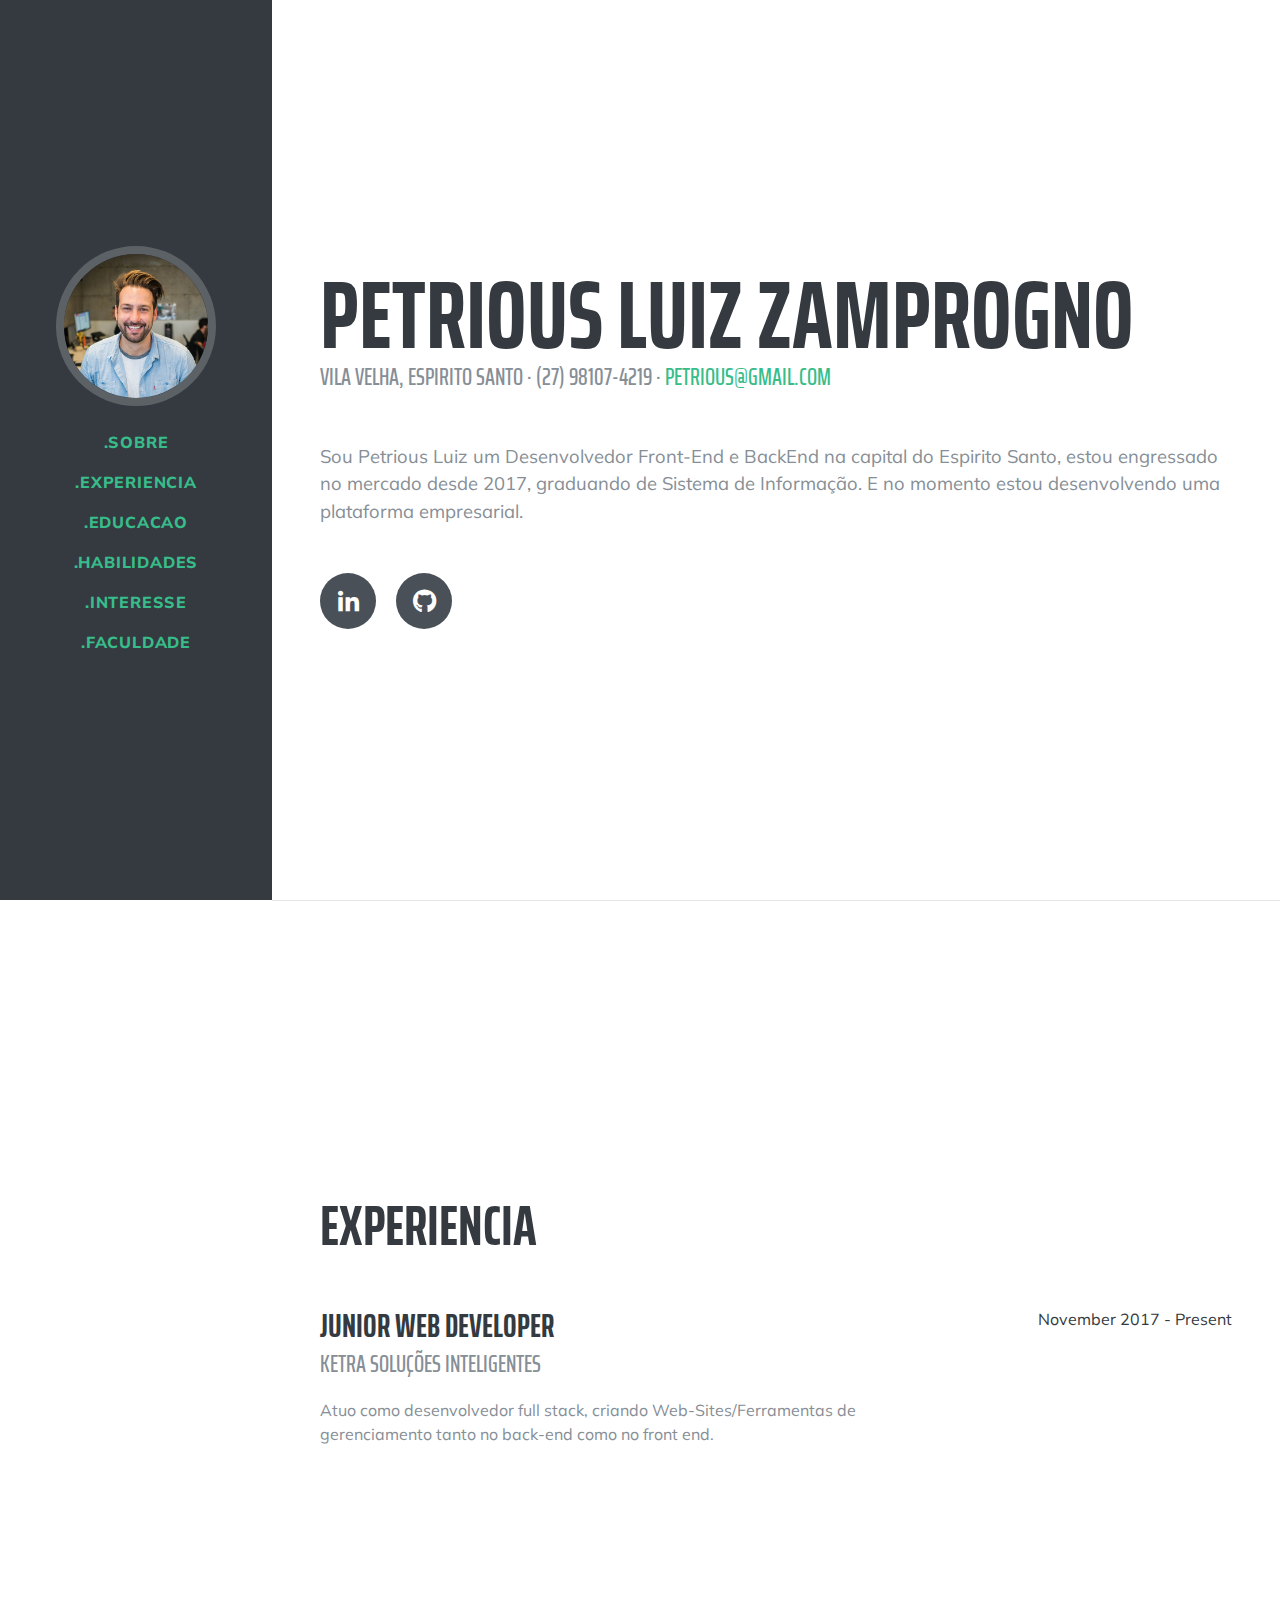
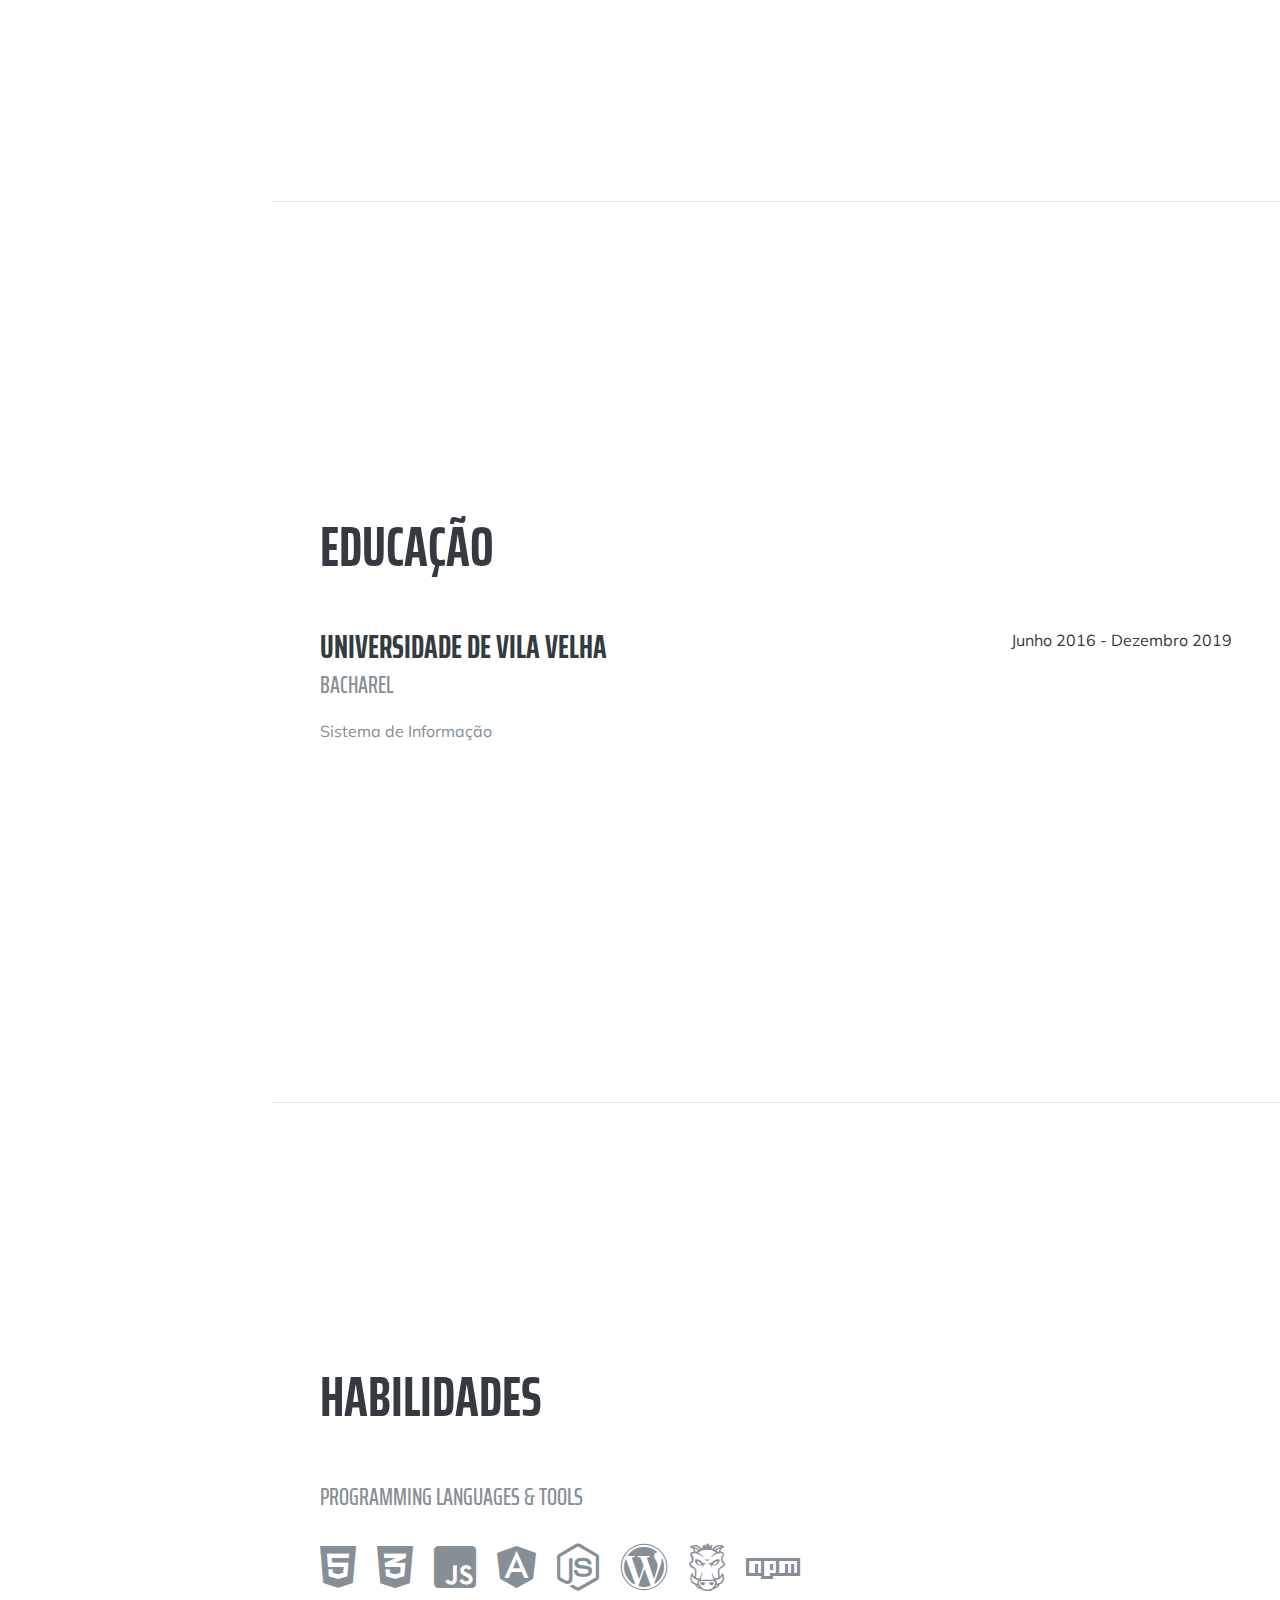
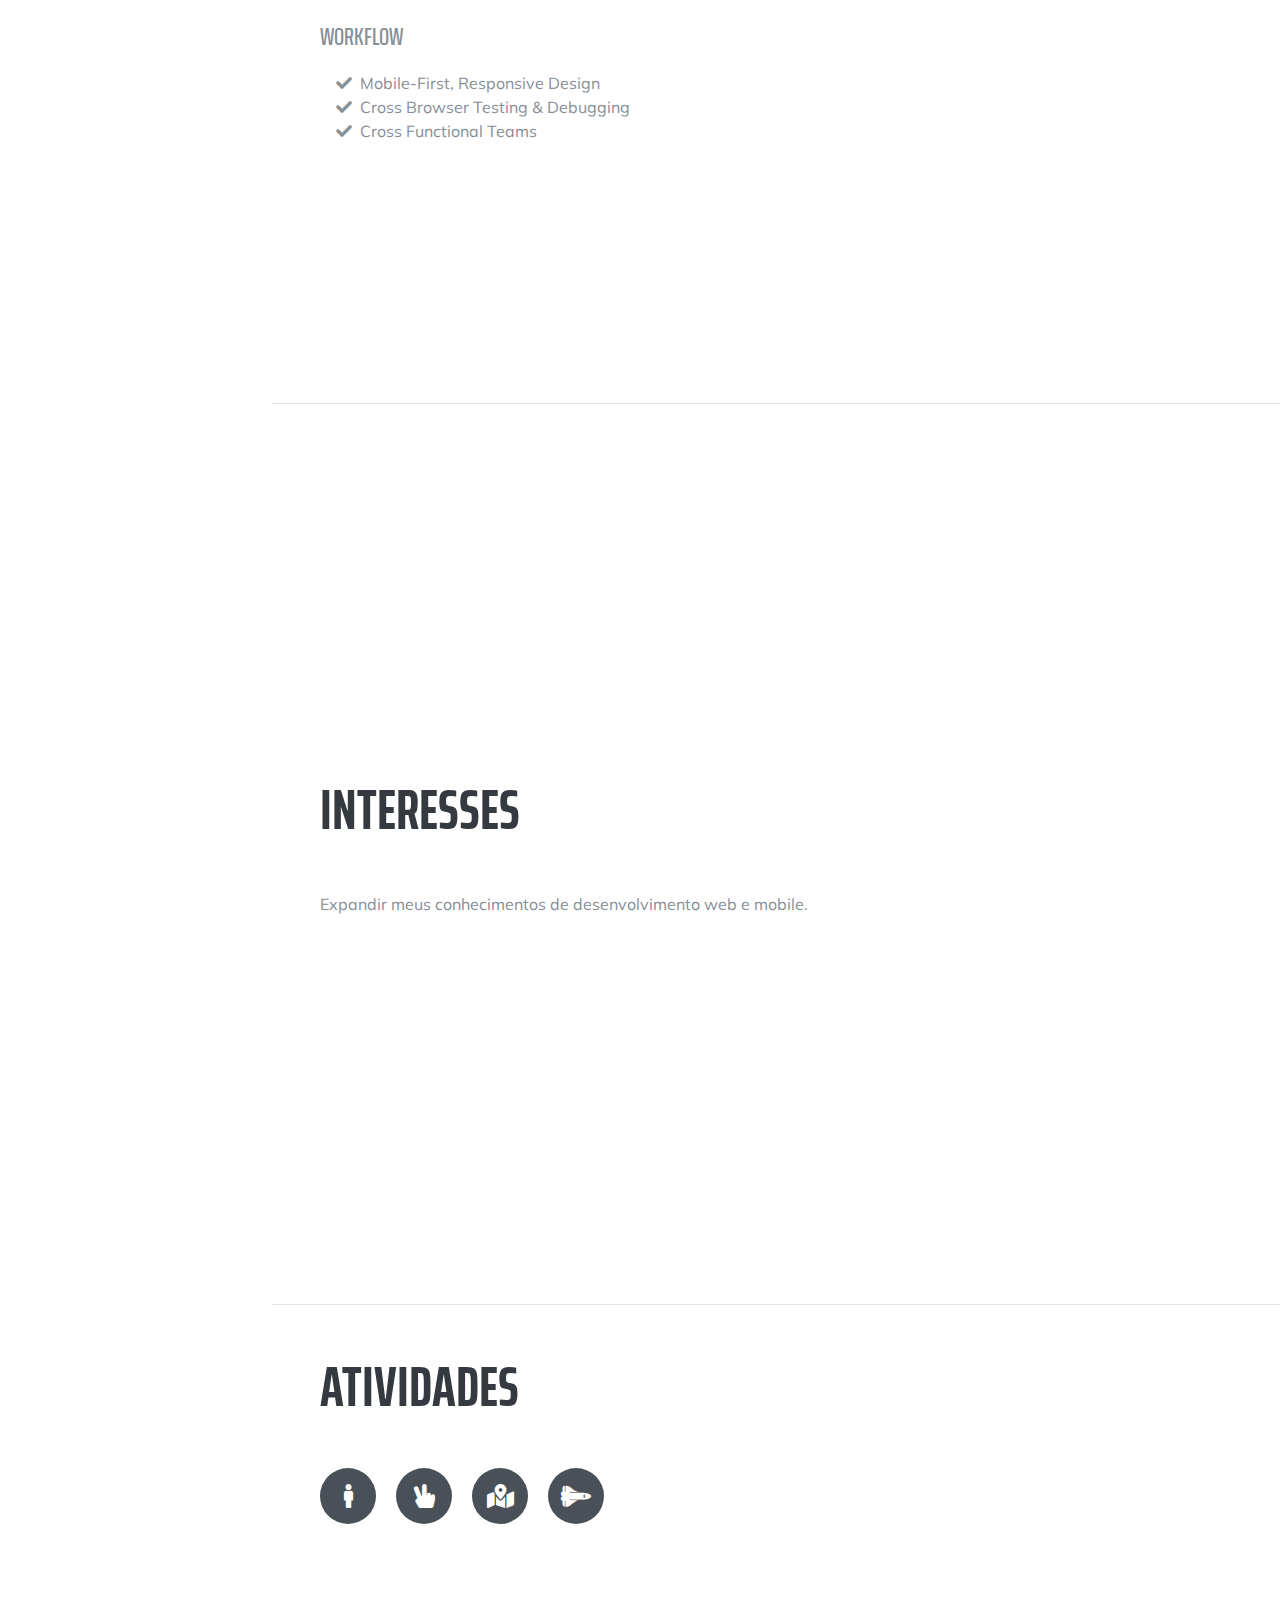
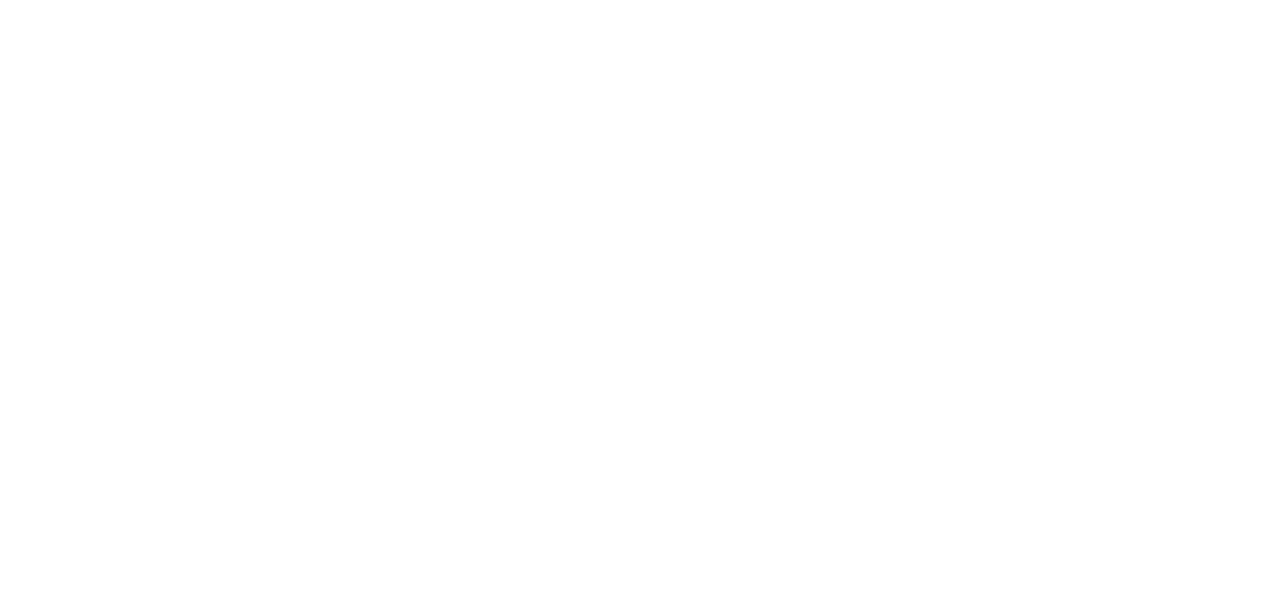
==== commit fc4fc528: "Adiciona jogo scpace running" ====
--- a/index.html
+++ b/index.html
@@ -8,7 +8,7 @@
     <meta name="description" content="">
     <meta name="author" content="">
 
-    <title>Resume - Start Bootstrap Theme</title>
+    <title>Petrious Luiz</title>
 
     <!-- Bootstrap core CSS -->
     <link href="vendor/bootstrap/css/bootstrap.min.css" rel="stylesheet">
@@ -27,10 +27,10 @@
 
     <nav class="navbar navbar-expand-lg  bg-primary fixed-top" id="sideNav">
       <a class="navbar-brand js-scroll-trigger" href="#page-top">
-        <span class="d-block d-lg-none">Petrious Zamprogno/span>
-        <span class="d-none d-lg-block">
-          <img class="img-fluid img-profile rounded-circle mx-auto mb-2" src="img/profile.jpg" alt="">
-        </span>
+        <span class="d-block d-lg-none">Petrious Zamprogno</span>
+          <span class="d-none d-lg-block">
+            <img class="img-fluid img-profile rounded-circle mx-auto mb-2" src="img/profile.jpg" alt="">
+          </span>
       </a>
       <button class="navbar-toggler" type="button" data-toggle="collapse" data-target="#navbarSupportedContent" aria-controls="navbarSupportedContent" aria-expanded="false" aria-label="Toggle navigation">
         <span class="navbar-toggler-icon"></span>
@@ -193,11 +193,15 @@
           <a href="./atividades/jogoforca.html" data-toggle="tooltip" data-placement="top" title="Jogo da Forca">
             <i class="fas fa-male"></i>
           </a>
-          <a href="#" data-toggle="tooltip" data-placement="top" title="Jokenpo">
+          <a href="./atividades/jokenpo.html" data-toggle="tooltip" data-placement="top" title="Jokenpo">
             <i class="fas fa-hand-peace"></i>
           </a>
-          <a href="#" data-toggle="tooltip" data-placement="top" title="Mapping">
+          <a href="./atividades/mapa.html" data-toggle="tooltip" data-placement="top" title="Mapping">
             <i class="fas fa-map-marked-alt"></i>
+          </a>
+
+          <a href="./atividades/jogo.html" data-toggle="tooltip" data-placement="top" title="Game Running Space">
+            <i class="fas fa-space-shuttle "></i>
           </a>
         </div>
       </section>
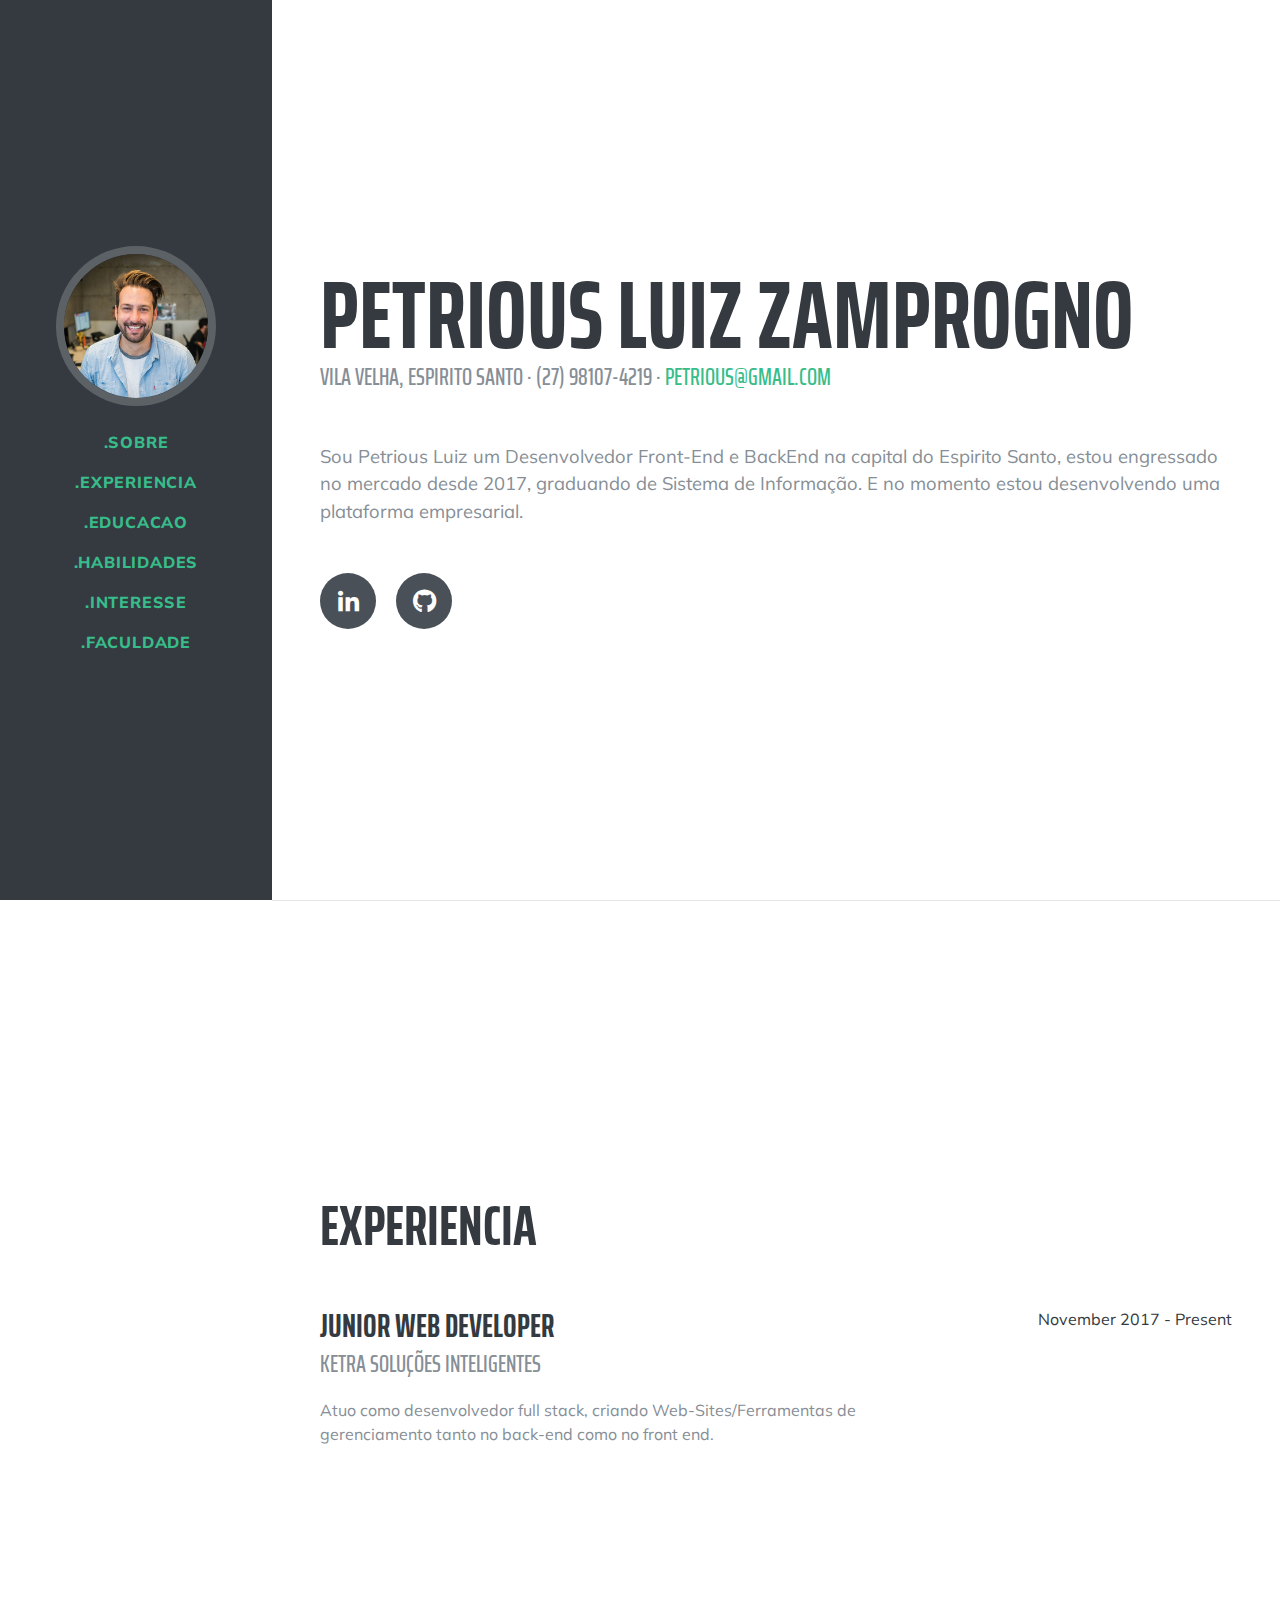
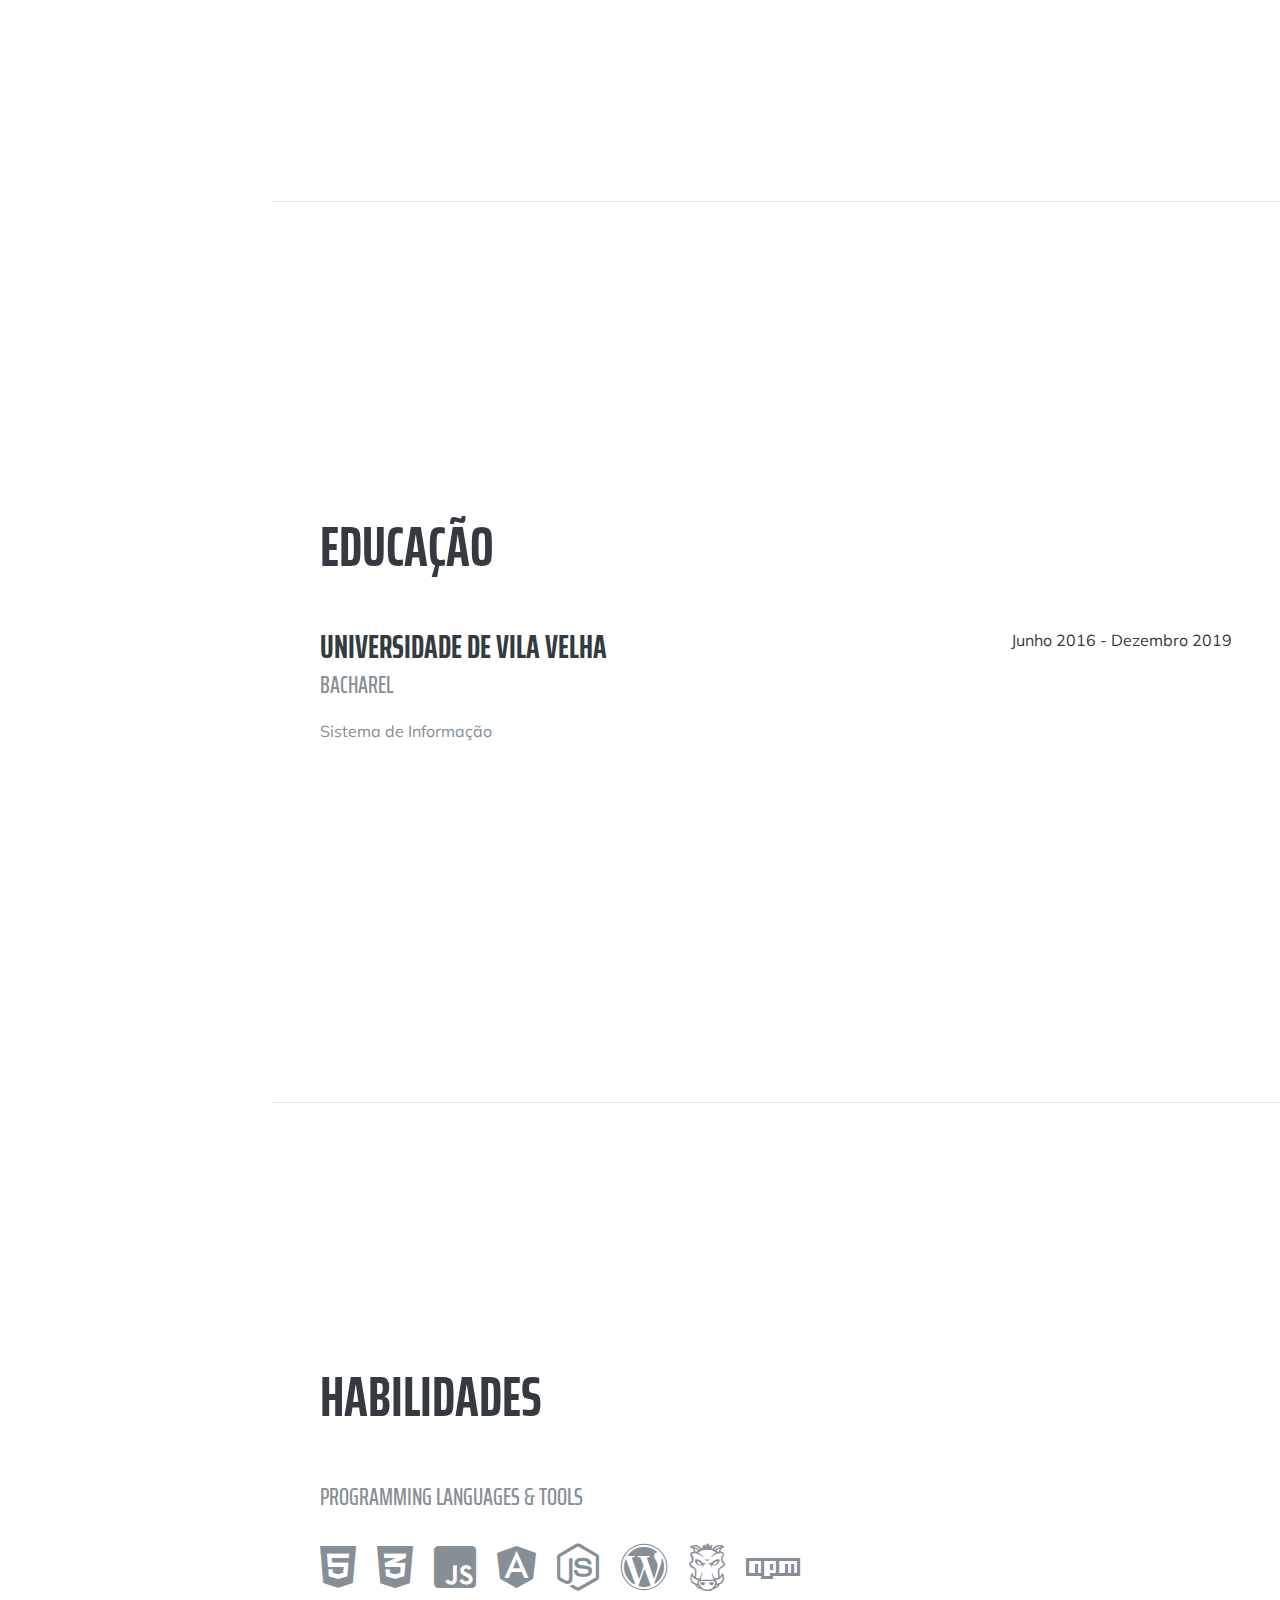
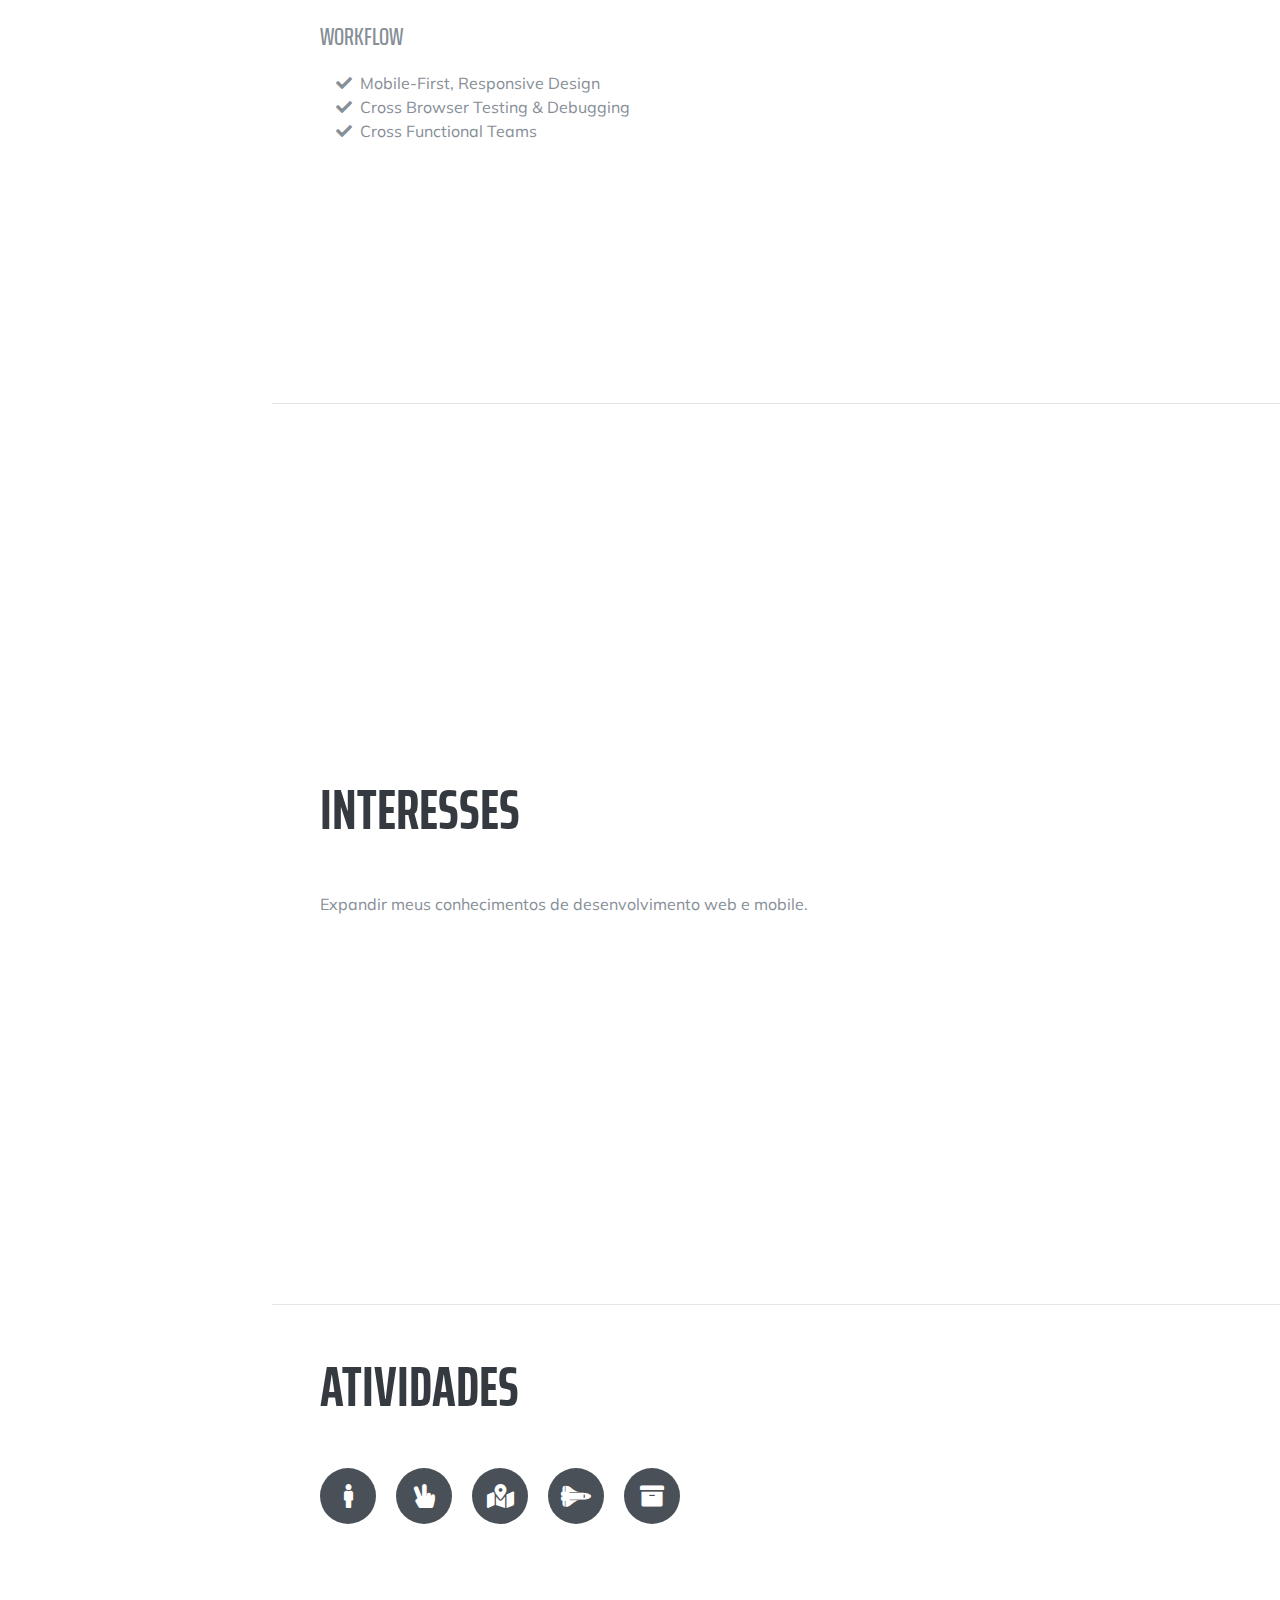
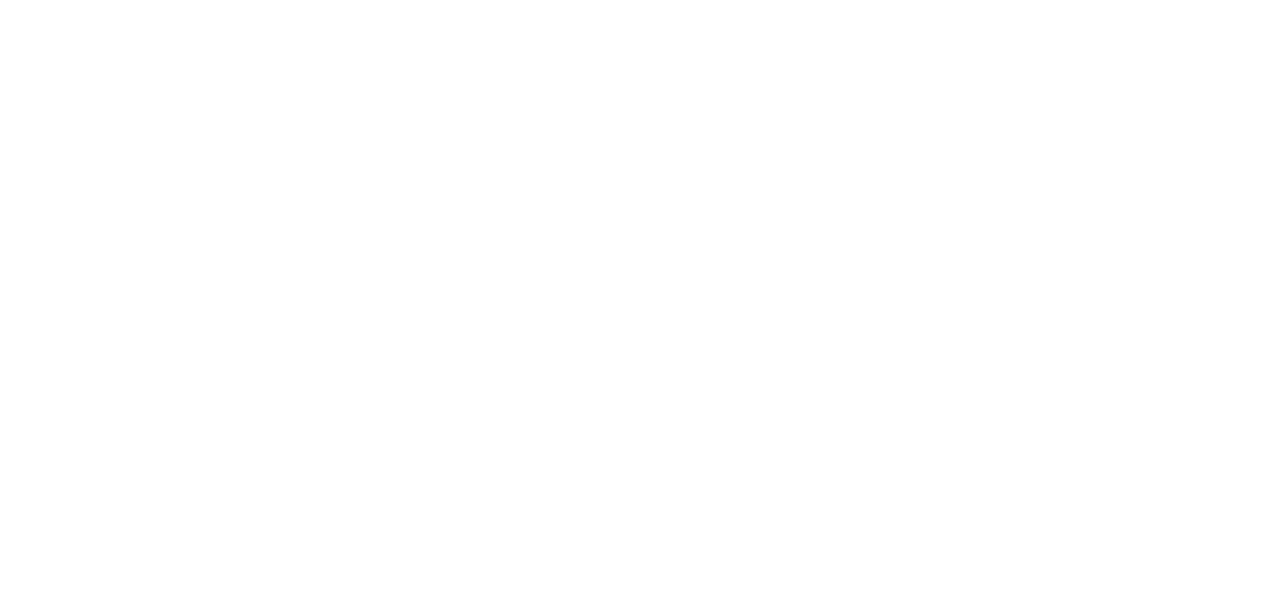
==== commit ef28f771: "Inclui atividade Local Storage" ====
--- a/index.html
+++ b/index.html
@@ -203,6 +203,9 @@
           <a href="./atividades/jogo.html" data-toggle="tooltip" data-placement="top" title="Game Running Space">
             <i class="fas fa-space-shuttle "></i>
           </a>
+          <a href="./atividades/localStorage.html" data-toggle="tooltip" data-placement="top" title="Local Storage">
+            <i class="fas fa-archive"></i>
+          </a>
         </div>
       </section>
 
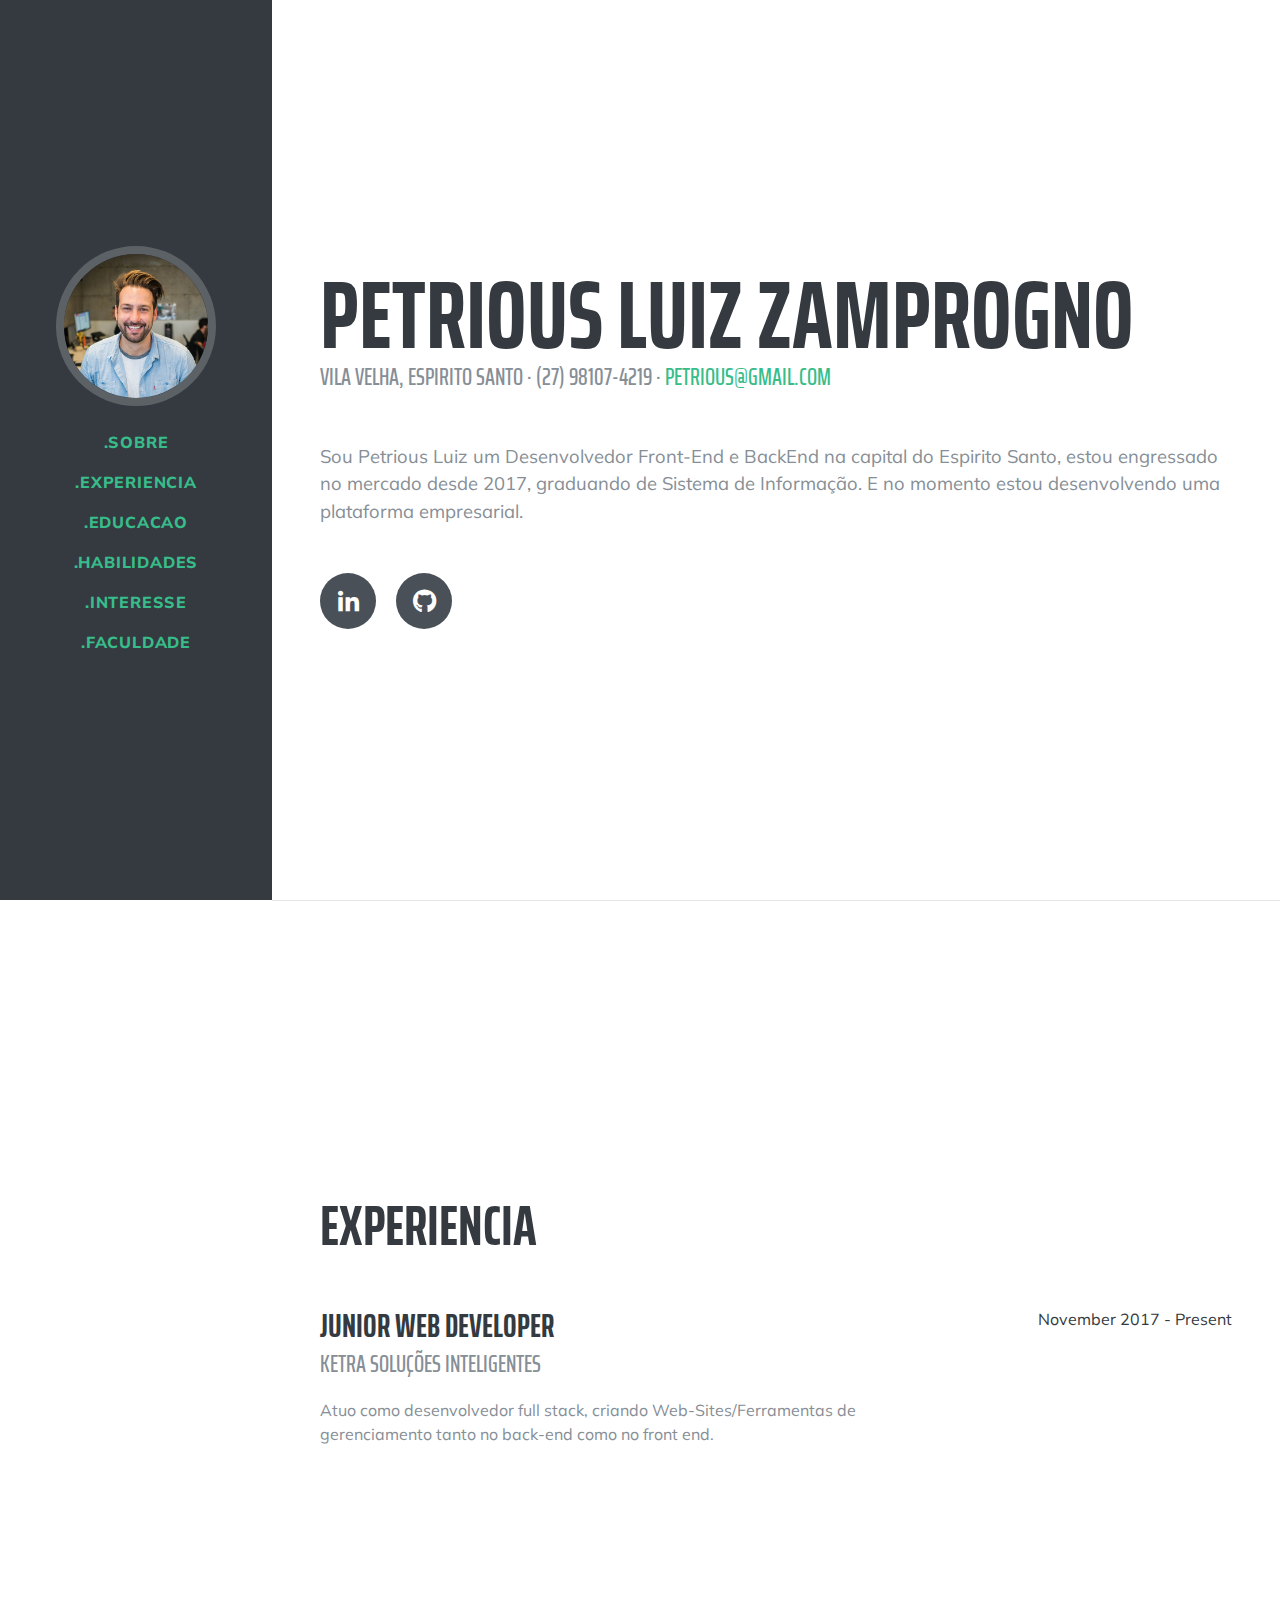
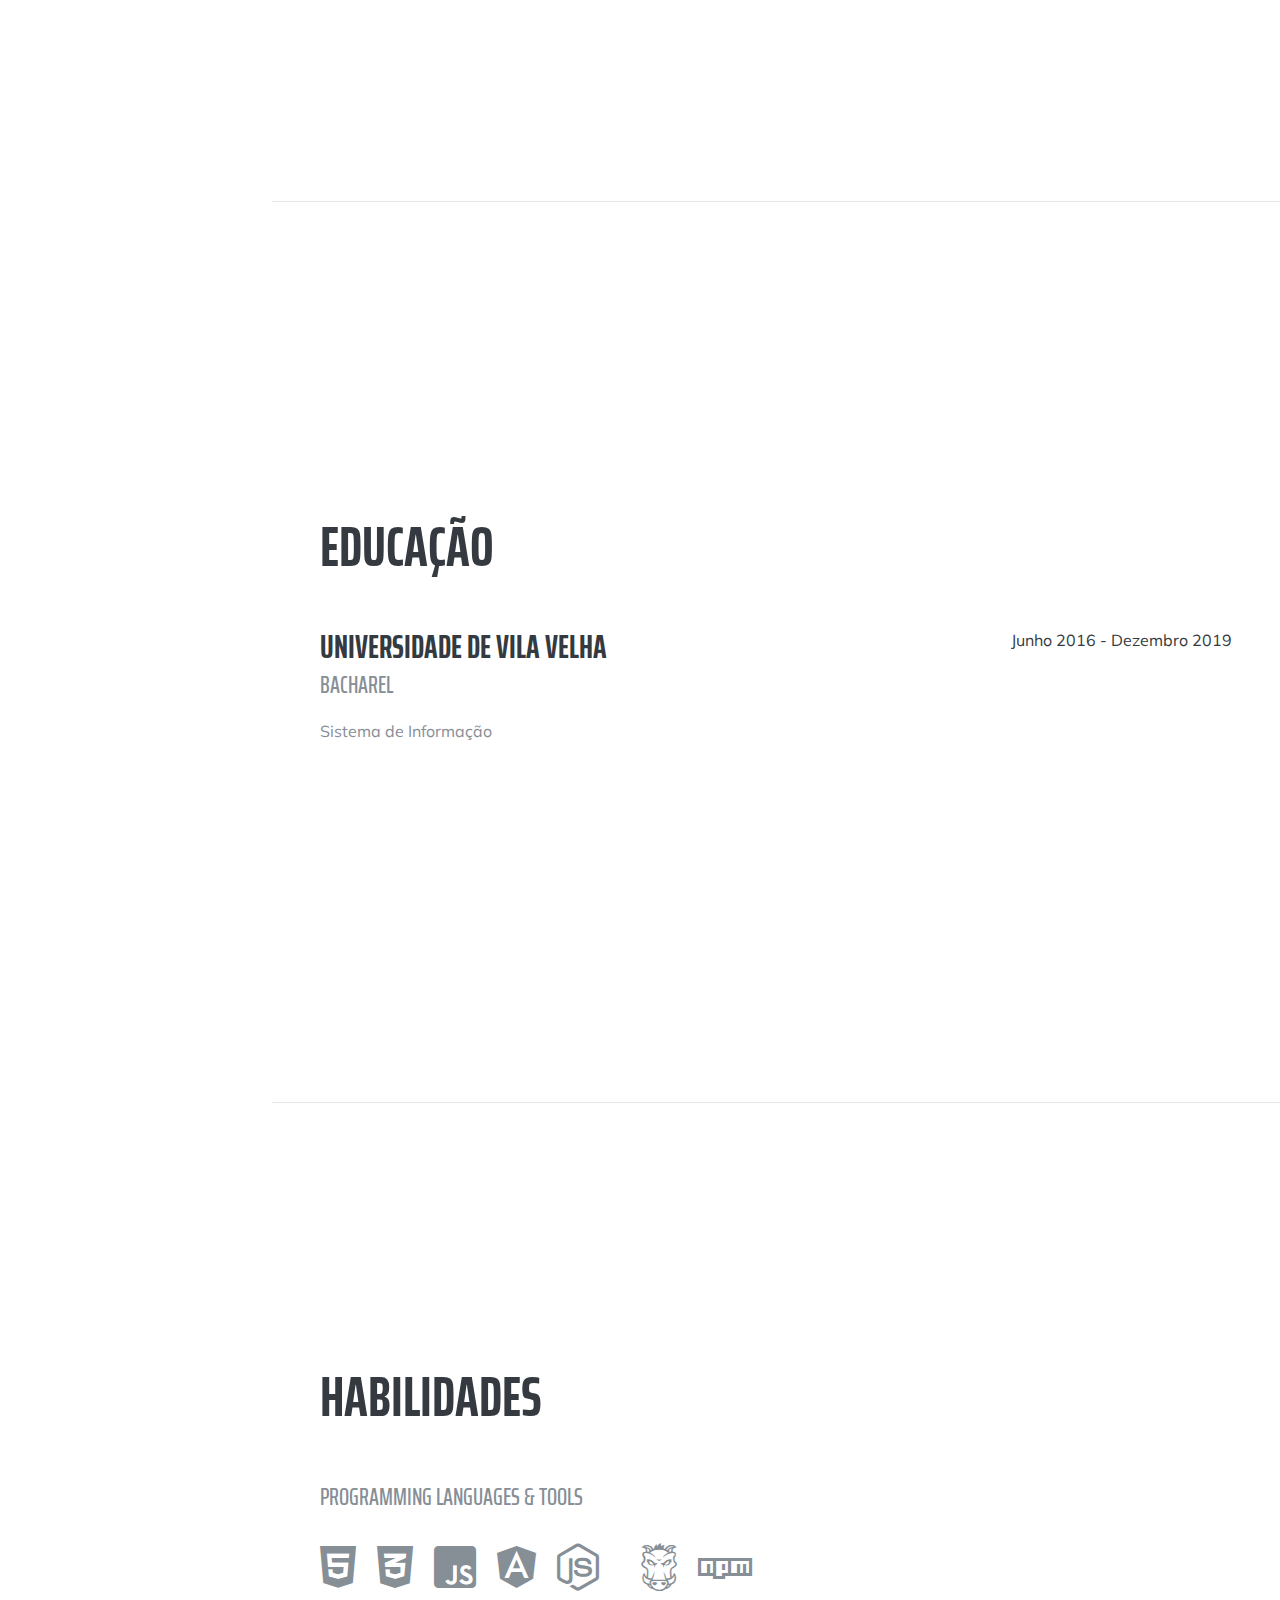
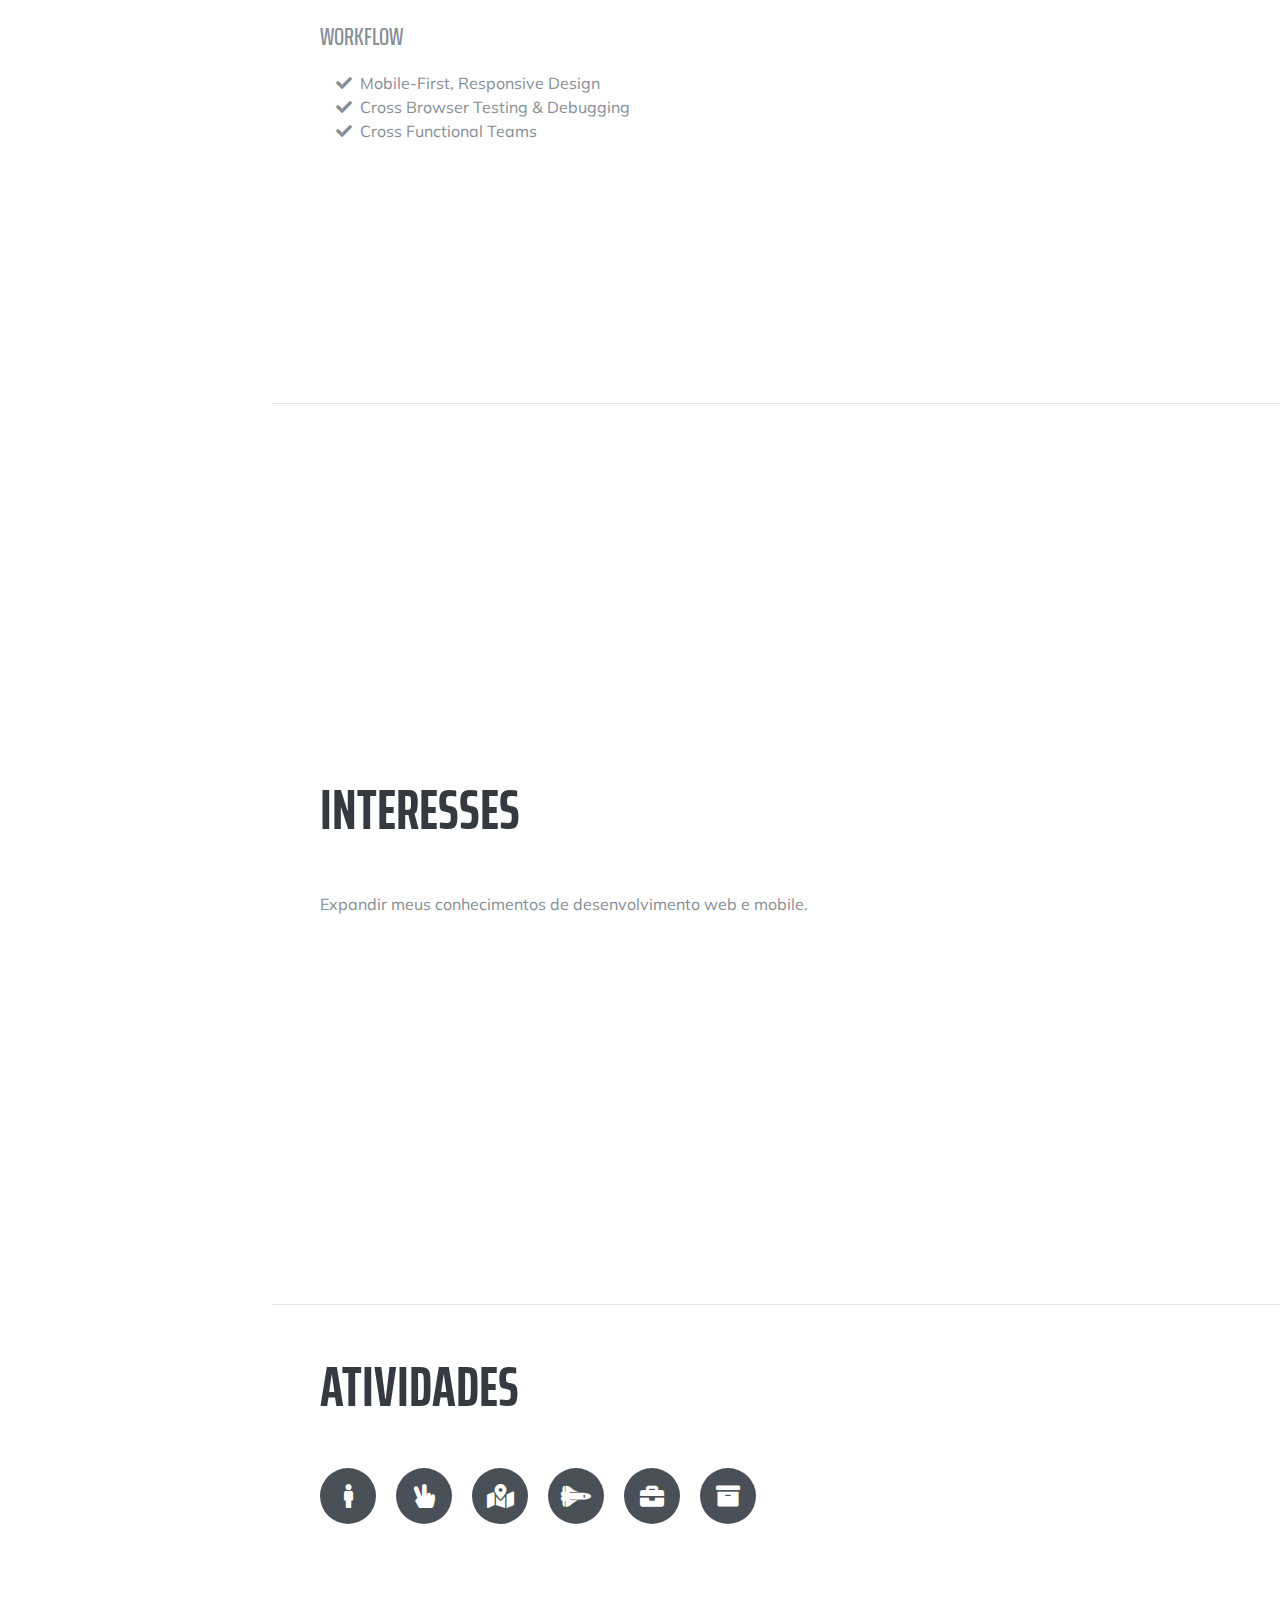
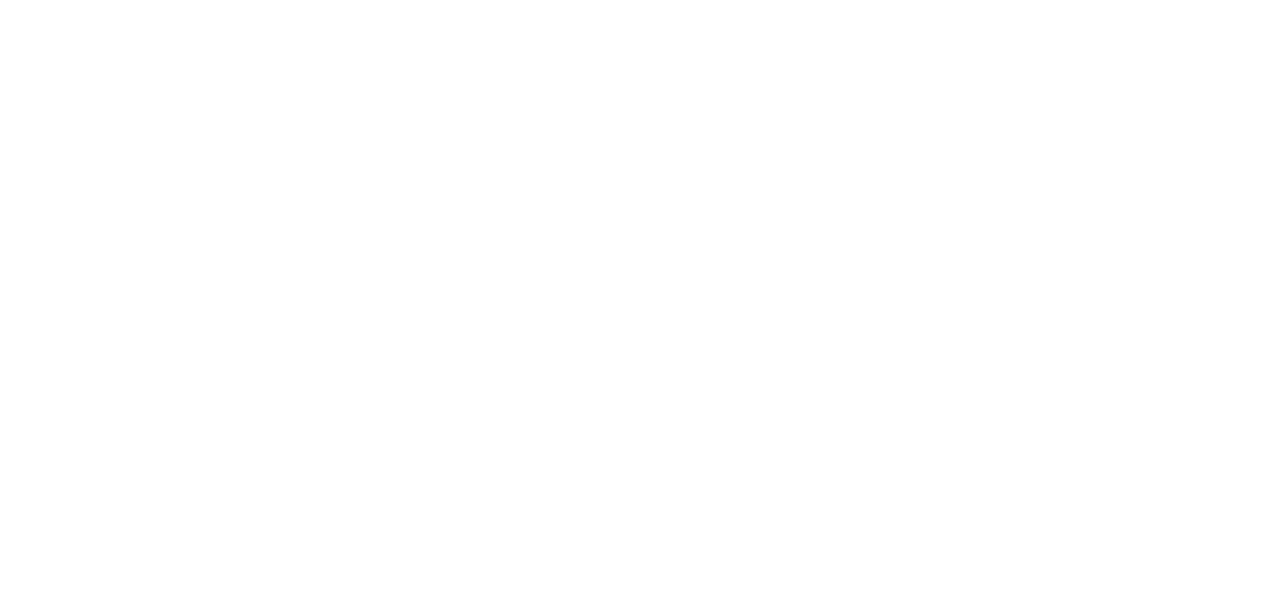
==== commit 38a599f1: "Inclui  tooltip nas habilidades" ====
--- a/index.html
+++ b/index.html
@@ -132,30 +132,30 @@
 
           <div class="subheading mb-3">Programming Languages &amp; Tools</div>
           <ul class="list-inline dev-icons">
-            <li class="list-inline-item">
+            <li class="list-inline-item" data-toggle="tooltip" data-placement="top" title="htm5">
               <i class="fab fa-html5"></i>
             </li>
-            <li class="list-inline-item">
+            <li class="list-inline-item"data-toggle="tooltip" data-placement="top" title="css3">
               <i class="fab fa-css3-alt"></i>
             </li>
-            <li class="list-inline-item">
+            <li class="list-inline-item"data-toggle="tooltip" data-placement="top" title="javascript">
               <i class="fab fa-js-square"></i>
             </li>
-            <li class="list-inline-item">
+            <li class="list-inline-item" data-toggle="tooltip" data-placement="top" title="angular">
               <i class="fab fa-angular"></i>
             </li>
            
-            <li class="list-inline-item">
+            <li class="list-inline-item"data-toggle="tooltip" data-placement="top" title="node.js">
               <i class="fab fa-node-js"></i>
             </li>
             
-            <li class="list-inline-item">
+            <li class="list-inline-item" data-toggle="tooltip" data-placement="top" title="wordpress>
               <i class="fab fa-wordpress"></i>
             </li>
-            <li class="list-inline-item">
+            <li class="list-inline-item" data-toggle="tooltip" data-placement="top" title="grunt">
               <i class="fab fa-grunt"></i>
             </li>
-            <li class="list-inline-item">
+            <li class="list-inline-item" data-toggle="tooltip" data-placement="top" title="npm">
               <i class="fab fa-npm"></i>
             </li>
           </ul>
@@ -203,6 +203,10 @@
           <a href="./atividades/jogo.html" data-toggle="tooltip" data-placement="top" title="Game Running Space">
             <i class="fas fa-space-shuttle "></i>
           </a>
+
+          <a href="./atividades/worker.html" data-toggle="tooltip" data-placement="top" title="Worker">
+            <i class="fas fa-briefcase "></i>
+          </a>
           <a href="./atividades/localStorage.html" data-toggle="tooltip" data-placement="top" title="Local Storage">
             <i class="fas fa-archive"></i>
           </a>
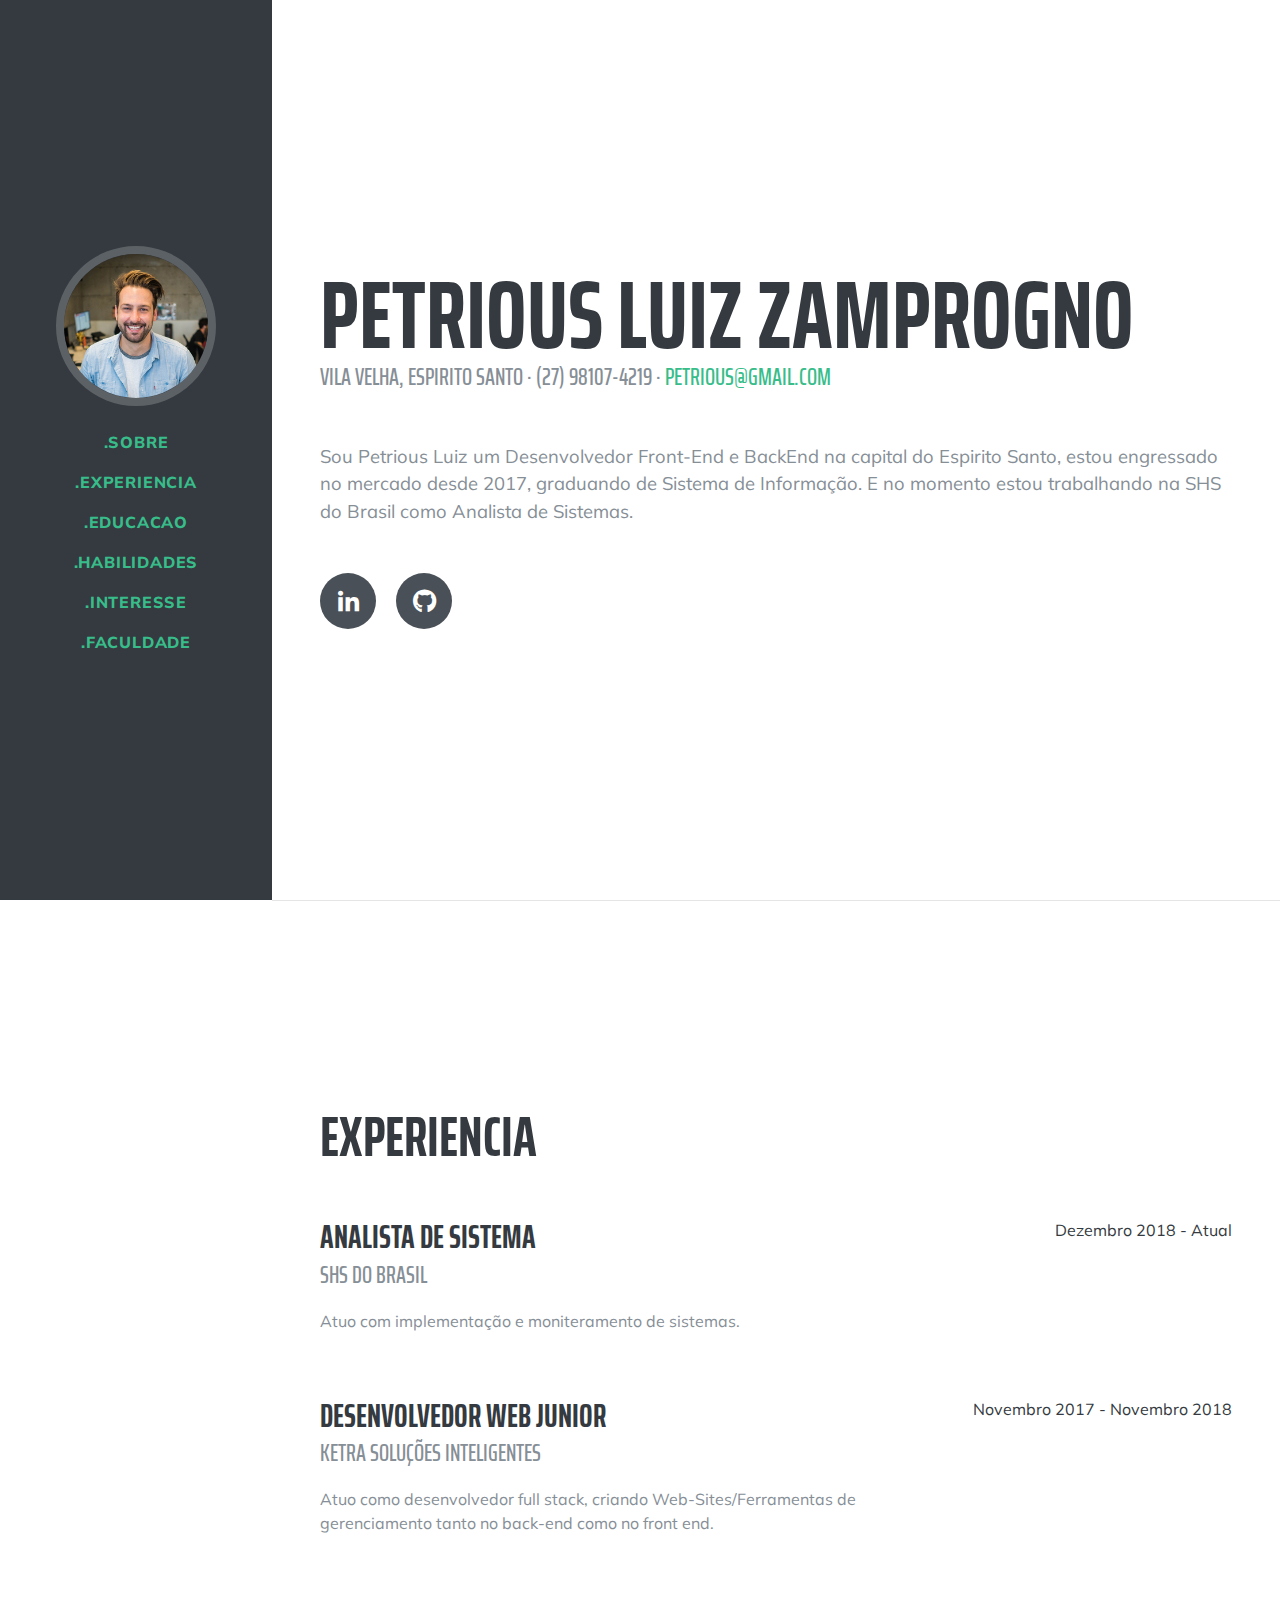
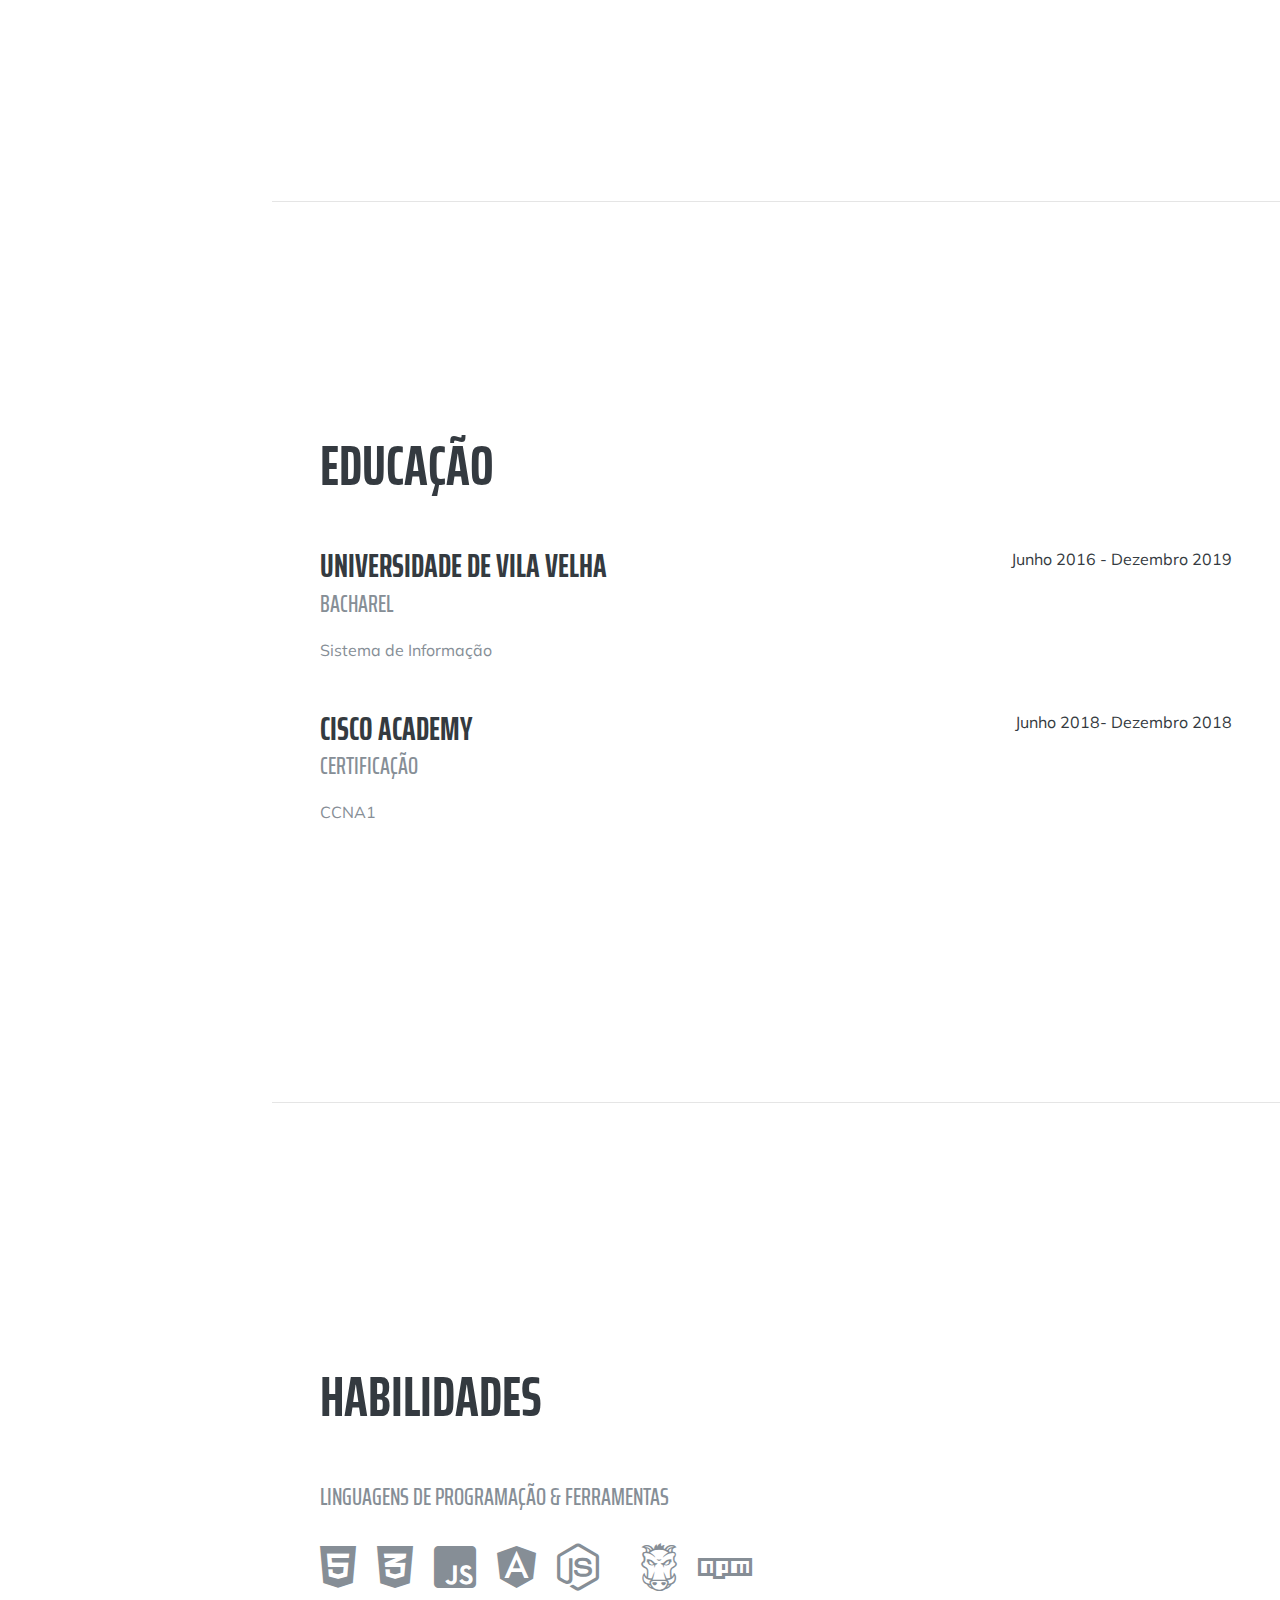
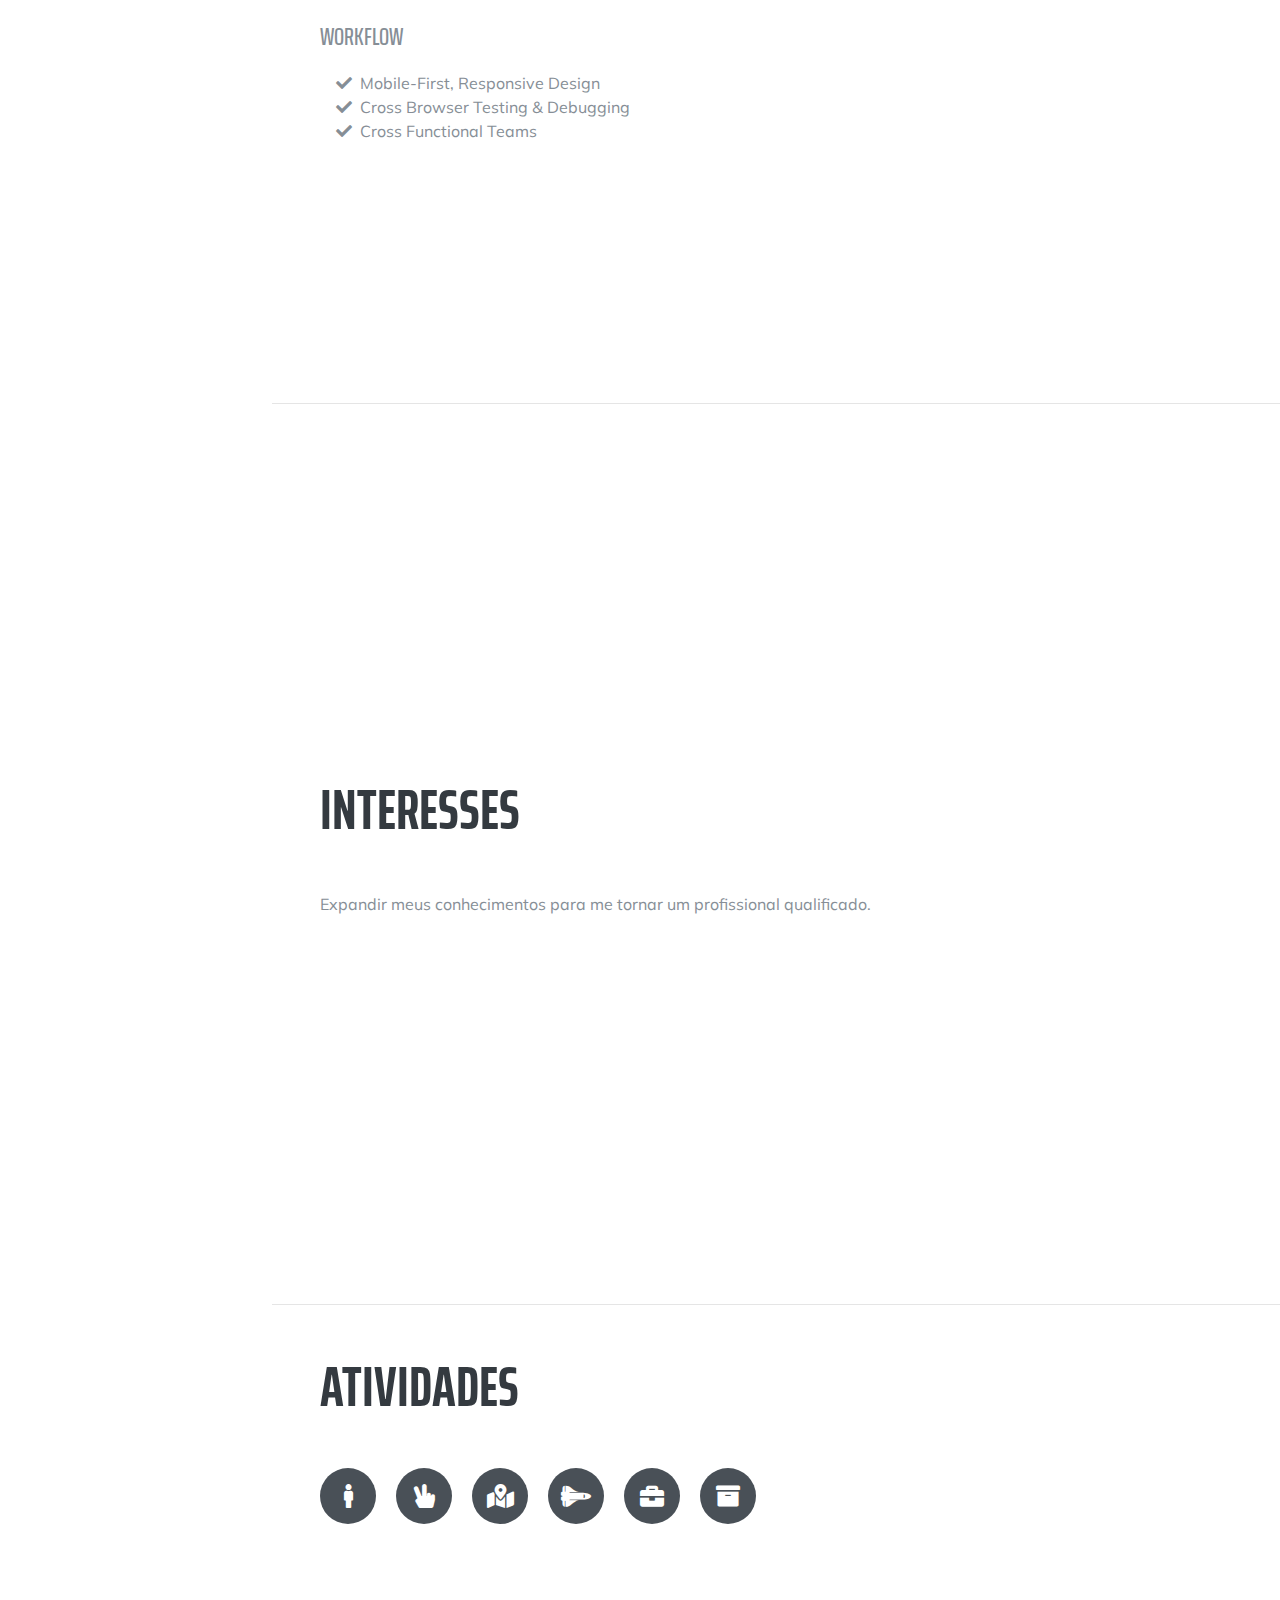
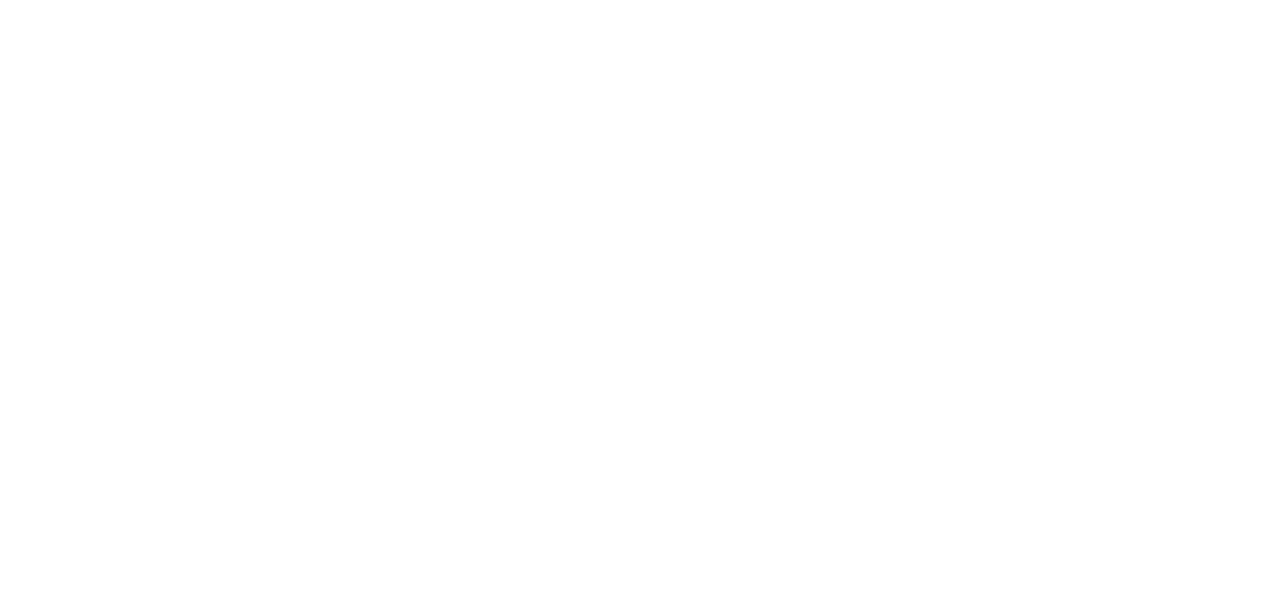
==== commit 886256c8: "Atualiza dados gerais do portFólio" ====
--- a/index.html
+++ b/index.html
@@ -69,7 +69,9 @@
           <div class="subheading mb-5">Vila velha, Espirito Santo · (27) 98107-4219 ·
             <a href="mailto:petrious@gmail.com">petrious@gmail.com</a>
           </div>
-          <p class="lead mb-5">Sou Petrious Luiz um Desenvolvedor Front-End e BackEnd na capital do Espirito Santo, estou engressado no mercado desde 2017, graduando de Sistema de Informação. E no momento estou desenvolvendo uma plataforma empresarial. </p>
+          <p class="lead mb-5">Sou Petrious Luiz um Desenvolvedor Front-End e BackEnd na 
+              capital do Espirito Santo, estou engressado no mercado desde 2017, graduando de Sistema 
+              de Informação. E no momento estou trabalhando na SHS do Brasil como Analista de Sistemas. </p>
           <div class="social-icons">
             <a href="https://www.linkedin.com/in/petrious-luiz-zamprogno-b441269b/">
               <i class="fab fa-linkedin-in"></i>
@@ -89,13 +91,23 @@
           <h2 class="mb-5">Experiencia</h2>
 
           <div class="resume-item d-flex flex-column flex-md-row mb-5">
+              <div class="resume-content mr-auto">
+                <h3 class="mb-0">Analista de Sistema </h3>
+                <div class="subheading mb-3">SHS do brasil</div>
+                <p>Atuo com implementação e moniteramento de sistemas.</p>
+              </div>
+              <div class="resume-date text-md-right">
+                <span class="text-primary">Dezembro 2018 - Atual</span>
+              </div>
+            </div>
+          <div class="resume-item d-flex flex-column flex-md-row mb-5">
             <div class="resume-content mr-auto">
-              <h3 class="mb-0">Junior Web Developer</h3>
+              <h3 class="mb-0">Desenvolvedor Web Junior</h3>
               <div class="subheading mb-3">Ketra Soluções Inteligentes</div>
               <p>Atuo como desenvolvedor full stack, criando Web-Sites/Ferramentas de gerenciamento tanto no back-end como no front end.</p>
             </div>
             <div class="resume-date text-md-right">
-              <span class="text-primary">November 2017 - Present</span>
+              <span class="text-primary">Novembro 2017 - Novembro 2018</span>
             </div>
           </div>
 
@@ -120,6 +132,17 @@
             </div>
           </div>
 
+          <div class="resume-item d-flex flex-column flex-md-row mb-5">
+              <div class="resume-content mr-auto">
+                <h3 class="mb-0">Cisco Academy</h3>
+                <div class="subheading mb-3">Certificação</div>
+                <div>CCNA1</div>
+              </div>
+              <div class="resume-date text-md-right">
+                <span class="text-primary">Junho 2018- Dezembro 2018</span>
+              </div>
+            </div>
+
 
         </div>
       </section>
@@ -130,7 +153,7 @@
         <div class="my-auto">
           <h2 class="mb-5">Habilidades</h2>
 
-          <div class="subheading mb-3">Programming Languages &amp; Tools</div>
+          <div class="subheading mb-3">Linguagens de Programação &amp; Ferramentas</div>
           <ul class="list-inline dev-icons">
             <li class="list-inline-item" data-toggle="tooltip" data-placement="top" title="htm5">
               <i class="fab fa-html5"></i>
@@ -180,7 +203,7 @@
       <section class="resume-section p-3 p-lg-5 d-flex flex-column" id="interests">
         <div class="my-auto">
           <h2 class="mb-5">Interesses</h2>
-          <p>Expandir meus conhecimentos de desenvolvimento web e mobile.</p>
+          <p>Expandir meus conhecimentos para me tornar um profissional qualificado.</p>
         </div>
       </section>
 
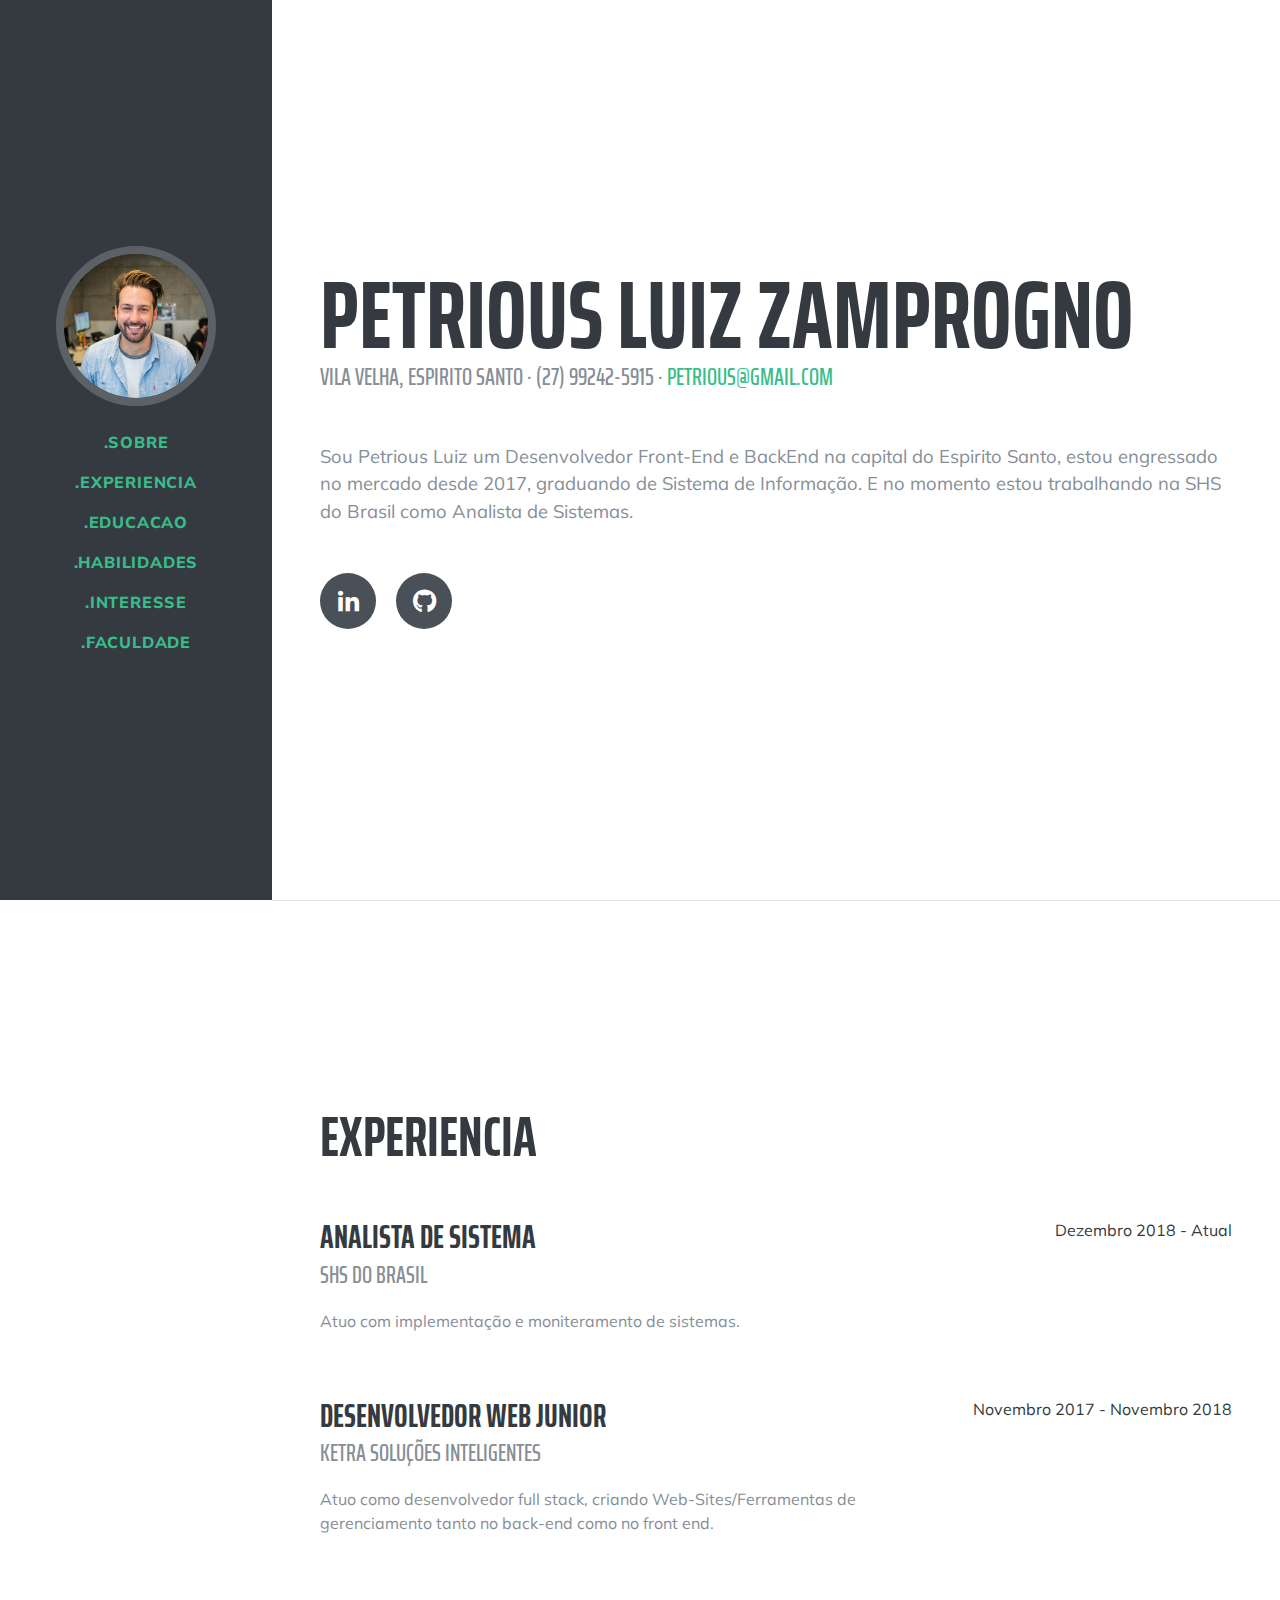
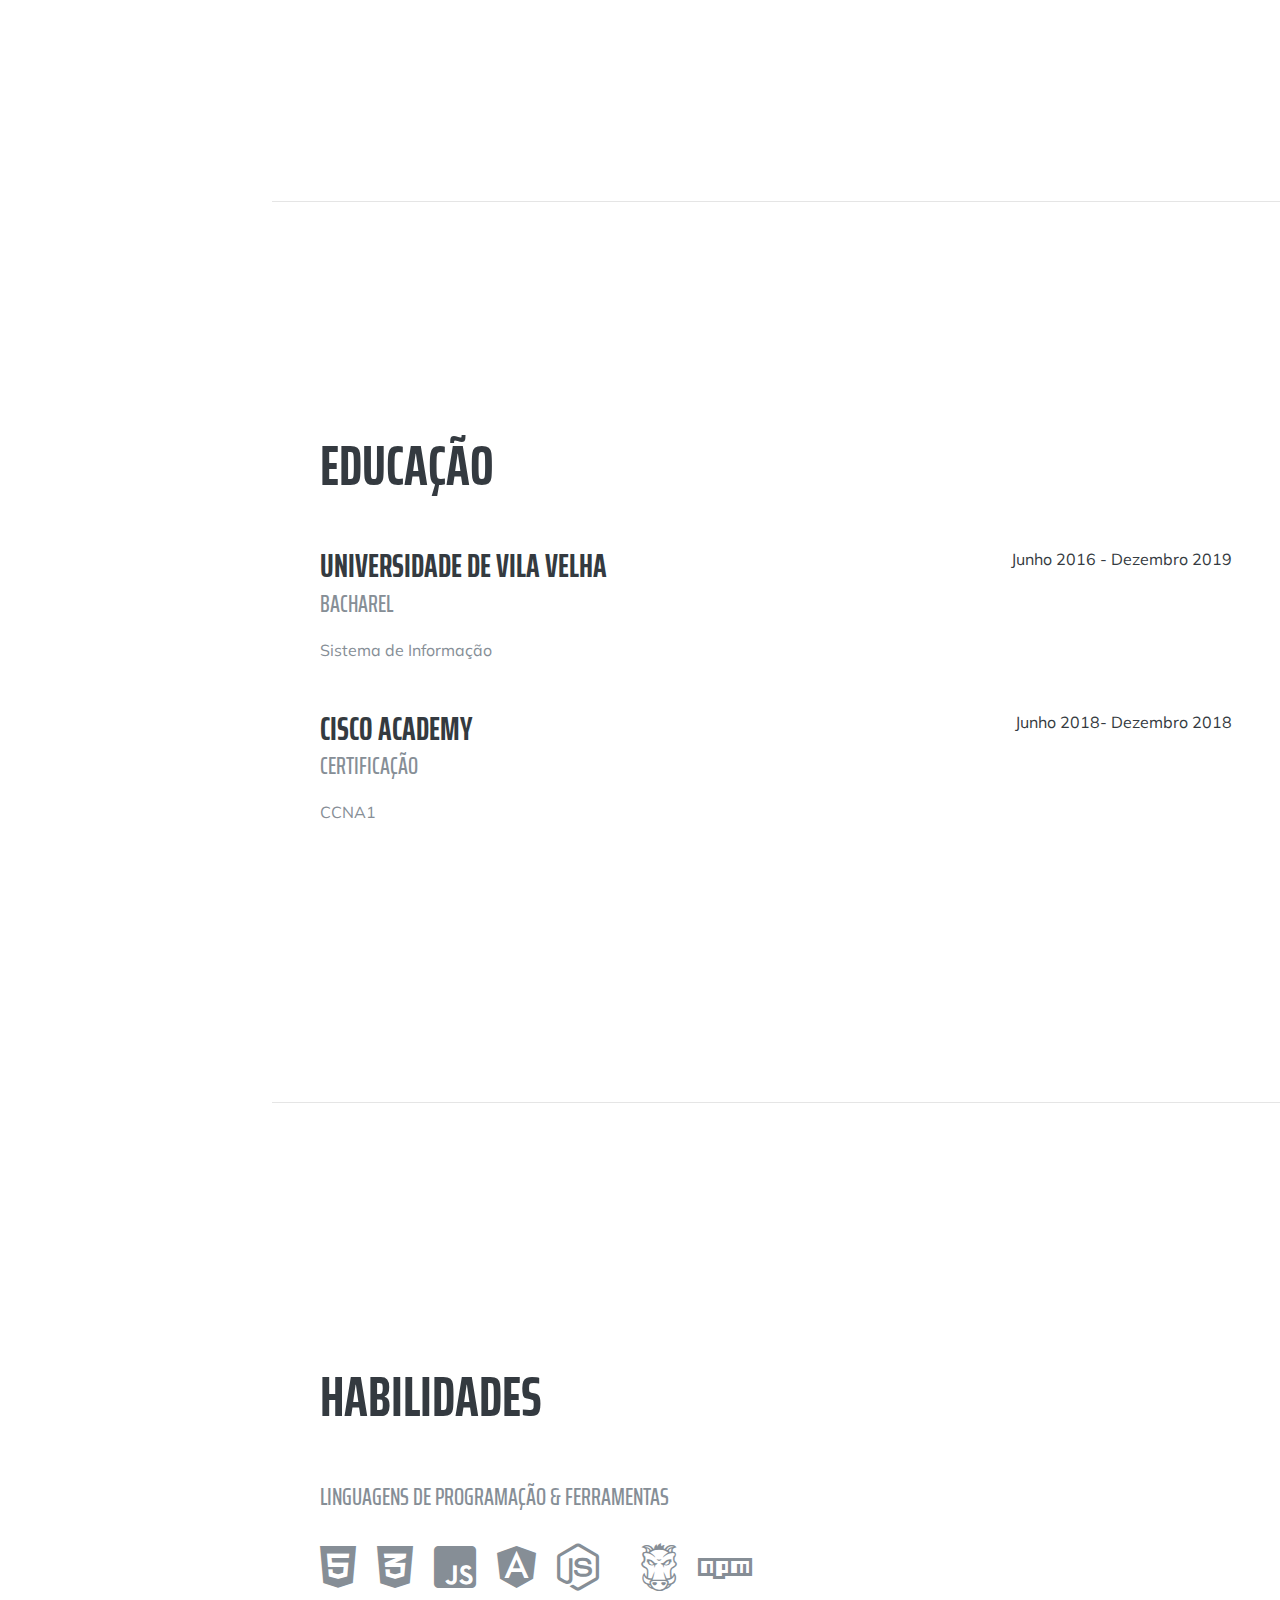
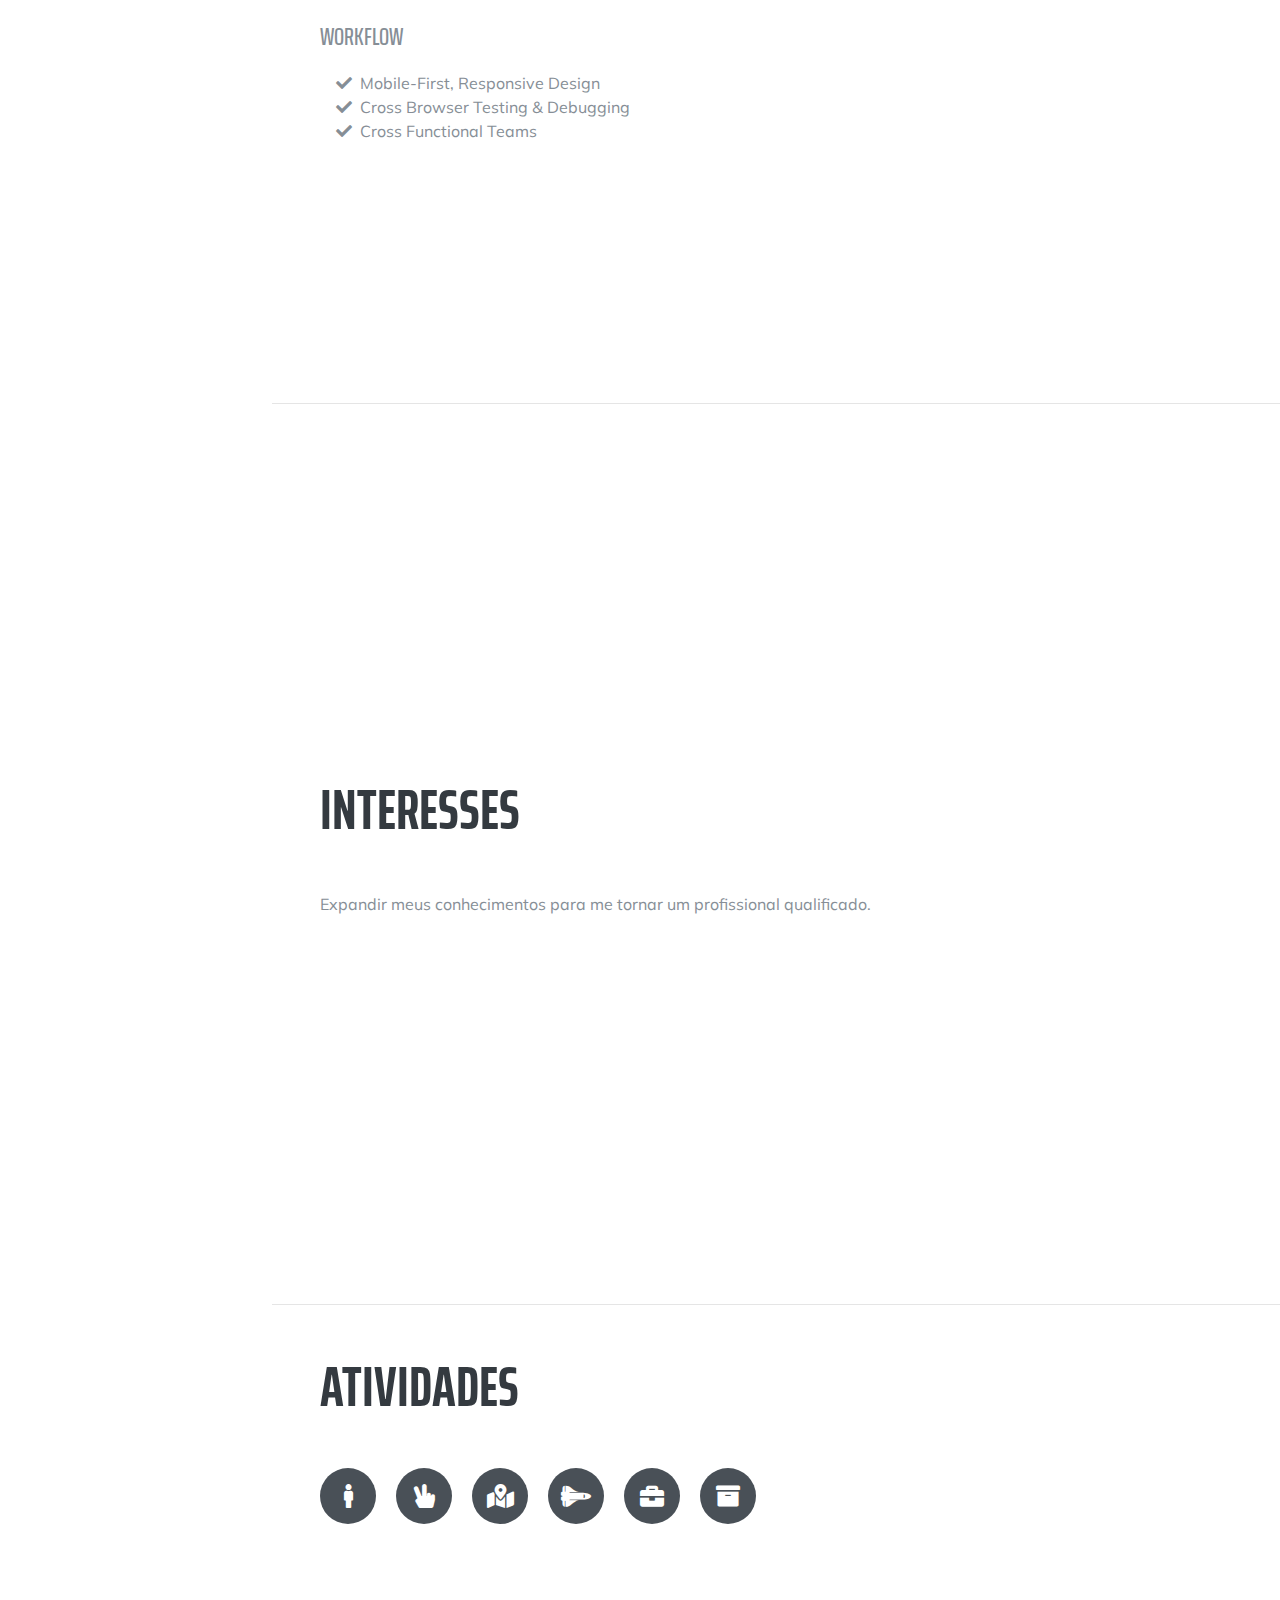
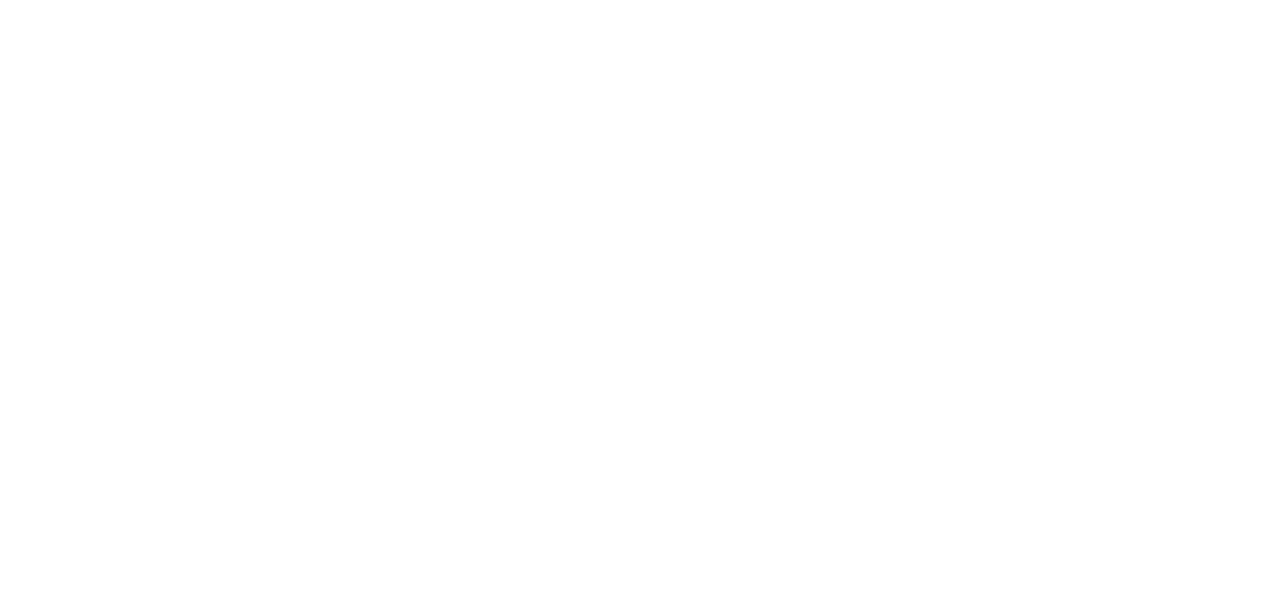
==== commit 69fb43b2: "Altera numero do celular." ====
--- a/index.html
+++ b/index.html
@@ -66,7 +66,7 @@
           <h1 class="mb-0">Petrious Luiz
             <span class="text-primary">Zamprogno</span>
           </h1>
-          <div class="subheading mb-5">Vila velha, Espirito Santo · (27) 98107-4219 ·
+          <div class="subheading mb-5">Vila velha, Espirito Santo · (27) 99242-5915 ·
             <a href="mailto:petrious@gmail.com">petrious@gmail.com</a>
           </div>
           <p class="lead mb-5">Sou Petrious Luiz um Desenvolvedor Front-End e BackEnd na 
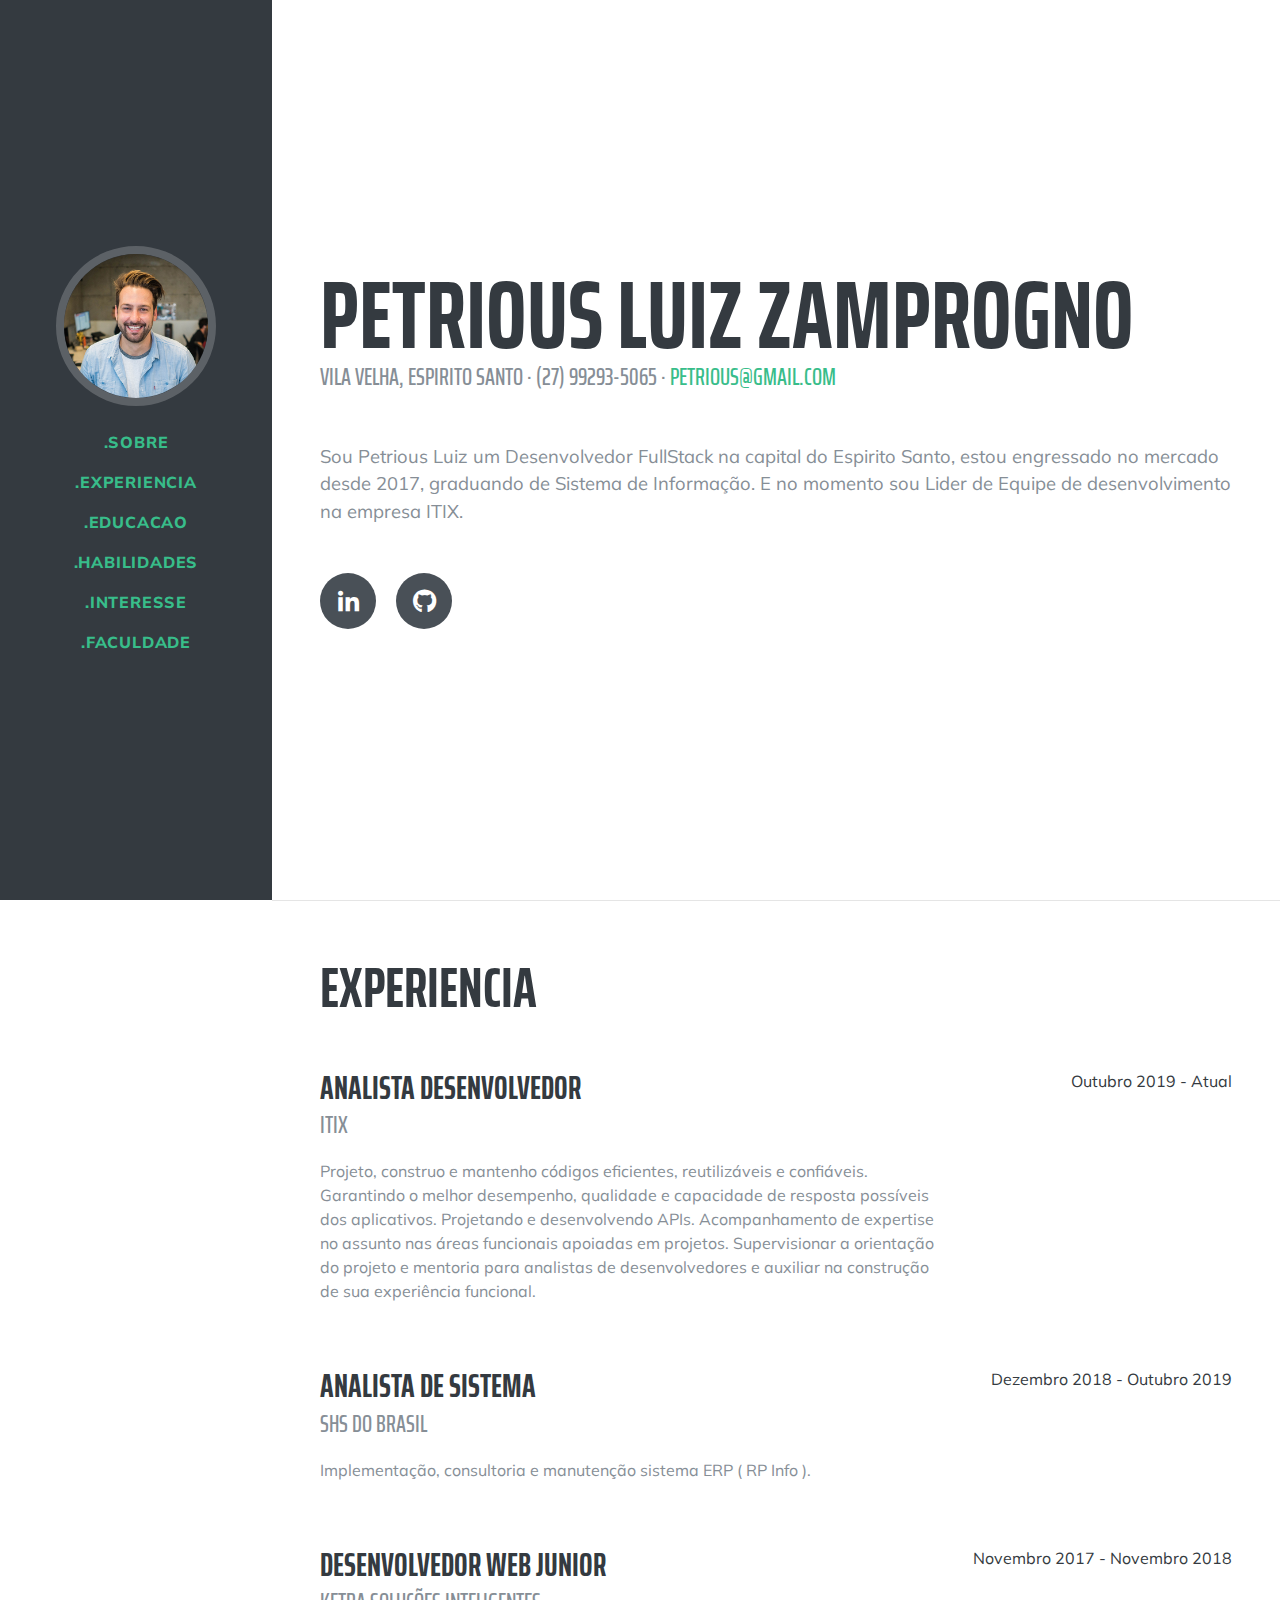
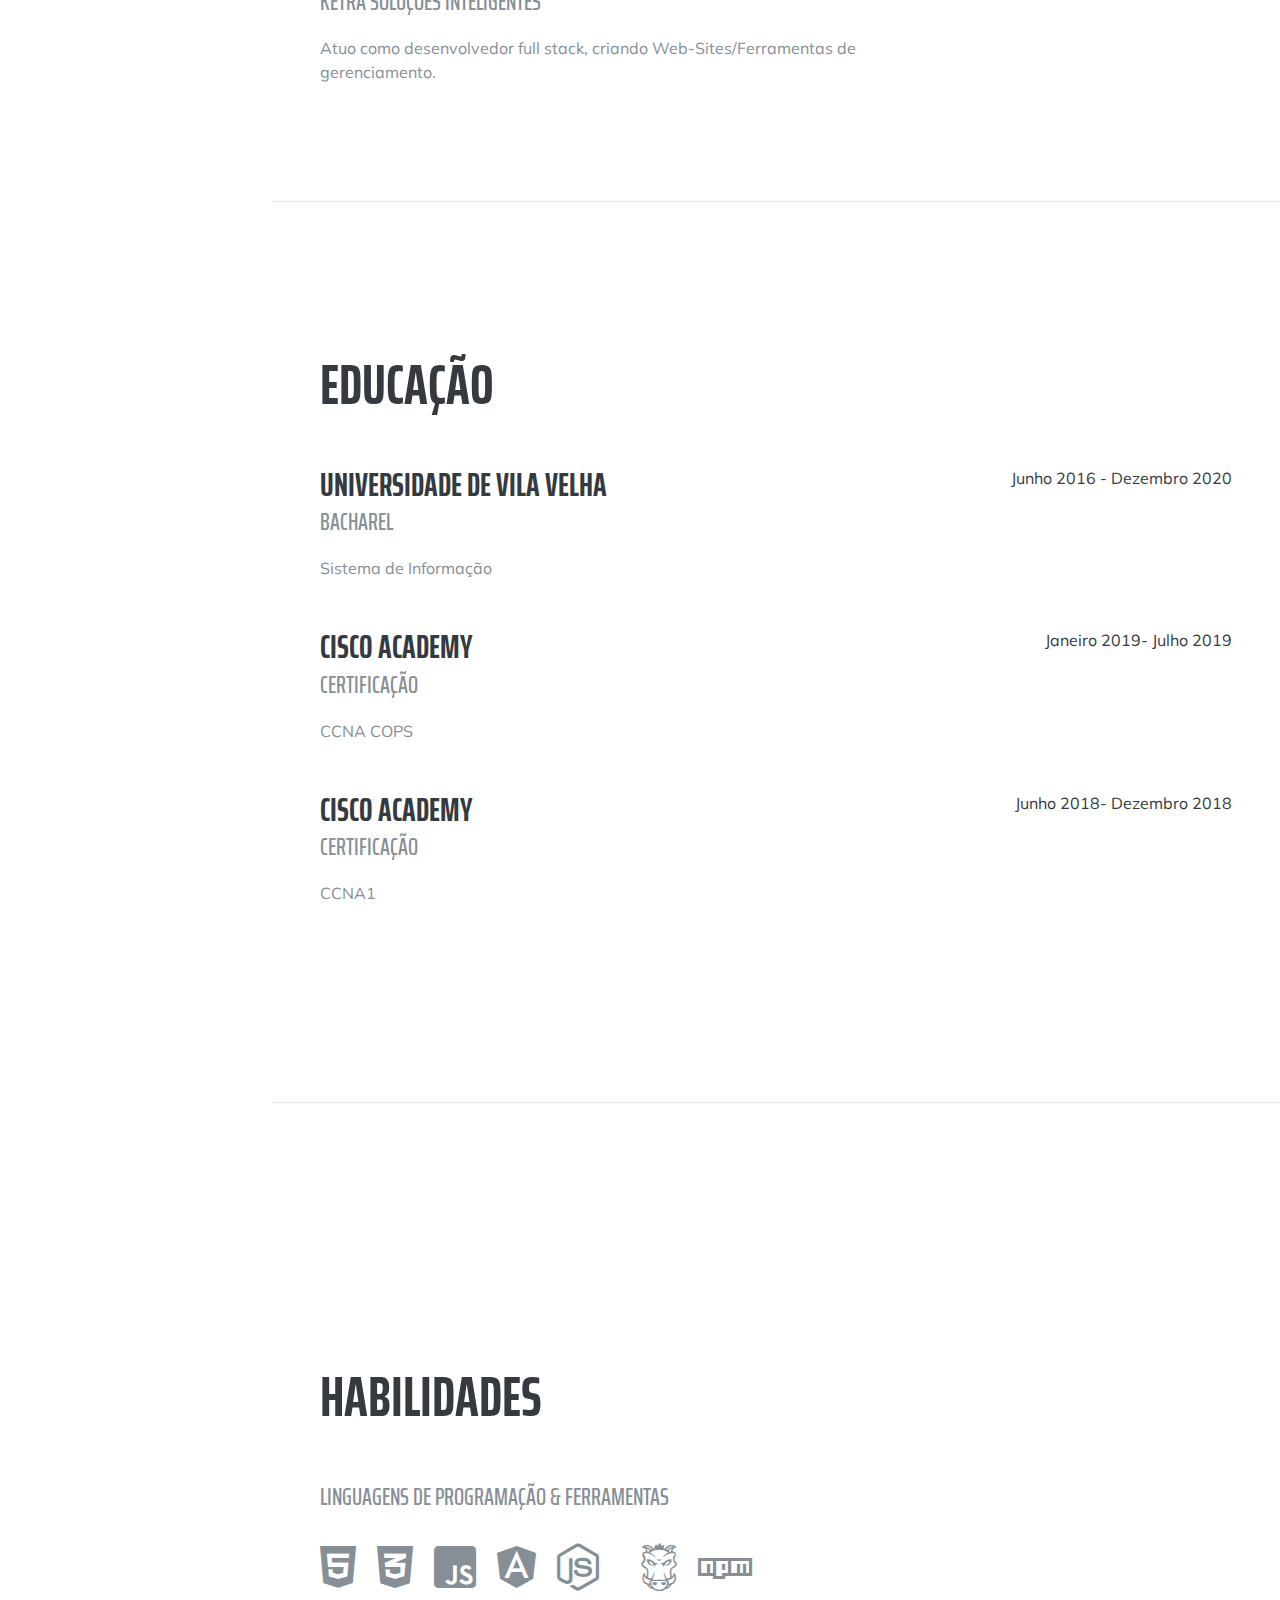
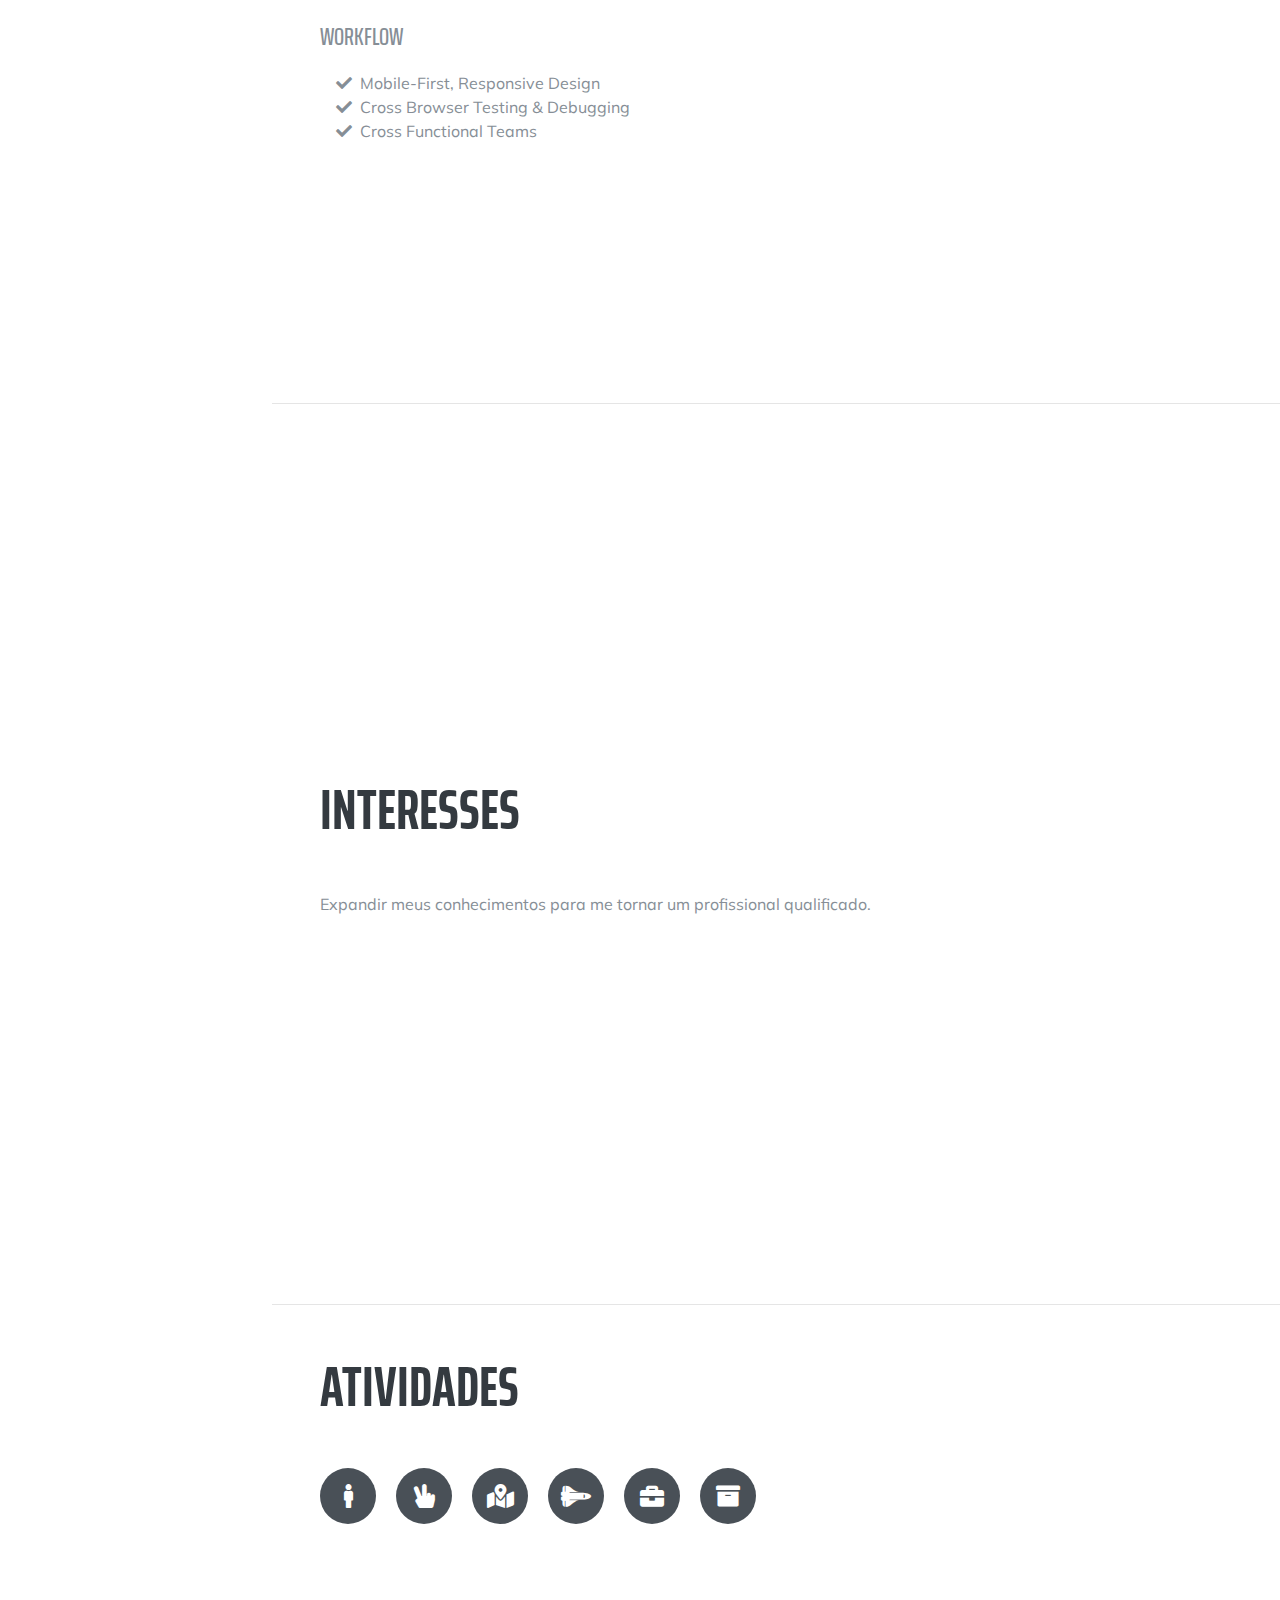
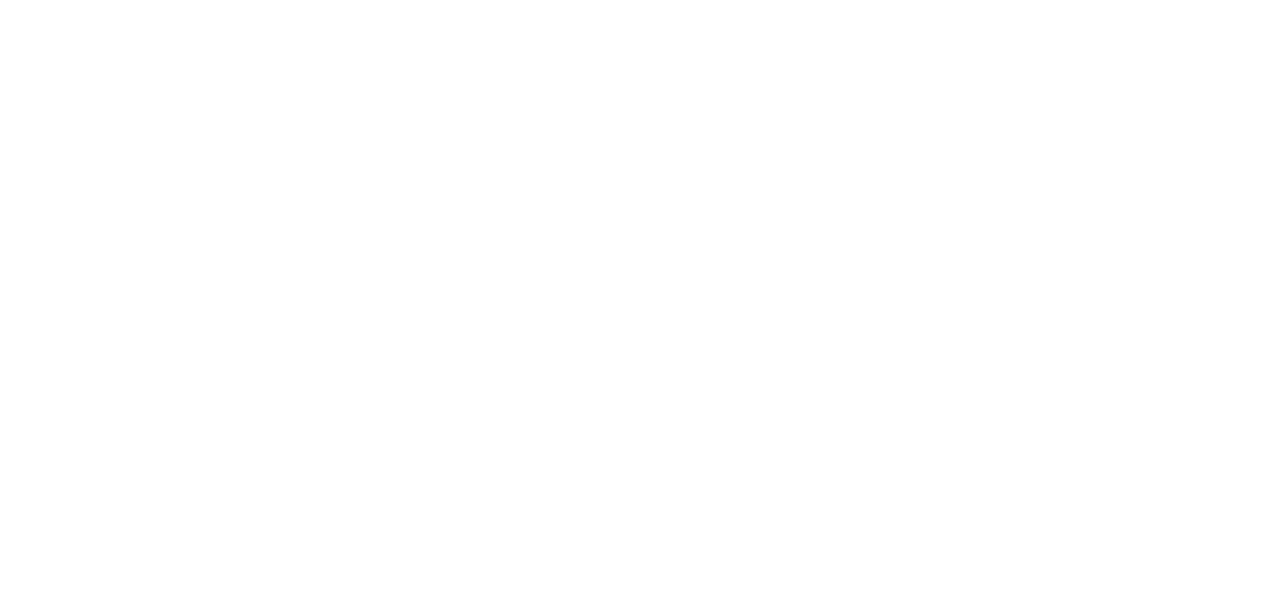
==== commit ebed71b8: "update values" ====
--- a/index.html
+++ b/index.html
@@ -66,14 +66,14 @@
           <h1 class="mb-0">Petrious Luiz
             <span class="text-primary">Zamprogno</span>
           </h1>
-          <div class="subheading mb-5">Vila velha, Espirito Santo · (27) 99242-5915 ·
+          <div class="subheading mb-5">Vila velha, Espirito Santo · (27) 99293-5065 ·
             <a href="mailto:petrious@gmail.com">petrious@gmail.com</a>
           </div>
-          <p class="lead mb-5">Sou Petrious Luiz um Desenvolvedor Front-End e BackEnd na 
+          <p class="lead mb-5">Sou Petrious Luiz um Desenvolvedor FullStack na 
               capital do Espirito Santo, estou engressado no mercado desde 2017, graduando de Sistema 
-              de Informação. E no momento estou trabalhando na SHS do Brasil como Analista de Sistemas. </p>
+              de Informação. E no momento sou Lider de Equipe de desenvolvimento na empresa ITIX. </p>
           <div class="social-icons">
-            <a href="https://www.linkedin.com/in/petrious-luiz-zamprogno-b441269b/">
+            <a href="https://www.linkedin.com/in/petrious/">
               <i class="fab fa-linkedin-in"></i>
             </a>
             <a href="https://github.com/petrious">
@@ -89,22 +89,38 @@
       <section class="resume-section p-3 p-lg-5 d-flex flex-column" id="experience">
         <div class="my-auto">
           <h2 class="mb-5">Experiencia</h2>
+          
+           <div class="resume-item d-flex flex-column flex-md-row mb-5">
+              <div class="resume-content mr-auto">
+                <h3 class="mb-0">Analista Desenvolvedor </h3>
+                <div class="subheading mb-3">ITIX</div>
+                <p>
+                  Projeto, construo e mantenho códigos eficientes, reutilizáveis e confiáveis.
+                  Garantindo o melhor desempenho, qualidade e capacidade de resposta possíveis dos aplicativos.
+                  Projetando e desenvolvendo APIs. Acompanhamento de expertise no assunto nas áreas funcionais apoiadas em projetos.
+                  Supervisionar a orientação do projeto e mentoria para analistas de desenvolvedores e auxiliar na construção de sua experiência funcional.</p>
+              </div>
+              <div class="resume-date text-md-right">
+                <span class="text-primary">Outubro 2019 - Atual </span>
+              </div>
+            </div>
 
           <div class="resume-item d-flex flex-column flex-md-row mb-5">
               <div class="resume-content mr-auto">
                 <h3 class="mb-0">Analista de Sistema </h3>
                 <div class="subheading mb-3">SHS do brasil</div>
-                <p>Atuo com implementação e moniteramento de sistemas.</p>
-              </div>
-              <div class="resume-date text-md-right">
-                <span class="text-primary">Dezembro 2018 - Atual</span>
+                <p>Implementação, consultoria e manutenção sistema ERP ( RP Info ).
+                  </p>
+              </div>
+              <div class="resume-date text-md-right">
+                <span class="text-primary">Dezembro 2018 - Outubro 2019</span>
               </div>
             </div>
           <div class="resume-item d-flex flex-column flex-md-row mb-5">
             <div class="resume-content mr-auto">
               <h3 class="mb-0">Desenvolvedor Web Junior</h3>
               <div class="subheading mb-3">Ketra Soluções Inteligentes</div>
-              <p>Atuo como desenvolvedor full stack, criando Web-Sites/Ferramentas de gerenciamento tanto no back-end como no front end.</p>
+              <p>Atuo como desenvolvedor full stack, criando Web-Sites/Ferramentas de gerenciamento.</p>
             </div>
             <div class="resume-date text-md-right">
               <span class="text-primary">Novembro 2017 - Novembro 2018</span>
@@ -128,10 +144,19 @@
               <div>Sistema de Informação</div>
             </div>
             <div class="resume-date text-md-right">
-              <span class="text-primary">Junho 2016 - Dezembro 2019</span>
-            </div>
-          </div>
-
+              <span class="text-primary">Junho 2016 - Dezembro 2020</span>
+            </div>
+          </div>
+          <div class="resume-item d-flex flex-column flex-md-row mb-5">
+              <div class="resume-content mr-auto">
+                <h3 class="mb-0">Cisco Academy</h3>
+                <div class="subheading mb-3">Certificação</div>
+                <div>CCNA COPS</div>
+              </div>
+              <div class="resume-date text-md-right">
+                <span class="text-primary">Janeiro 2019- Julho 2019</span>
+              </div>
+            </div>
           <div class="resume-item d-flex flex-column flex-md-row mb-5">
               <div class="resume-content mr-auto">
                 <h3 class="mb-0">Cisco Academy</h3>
